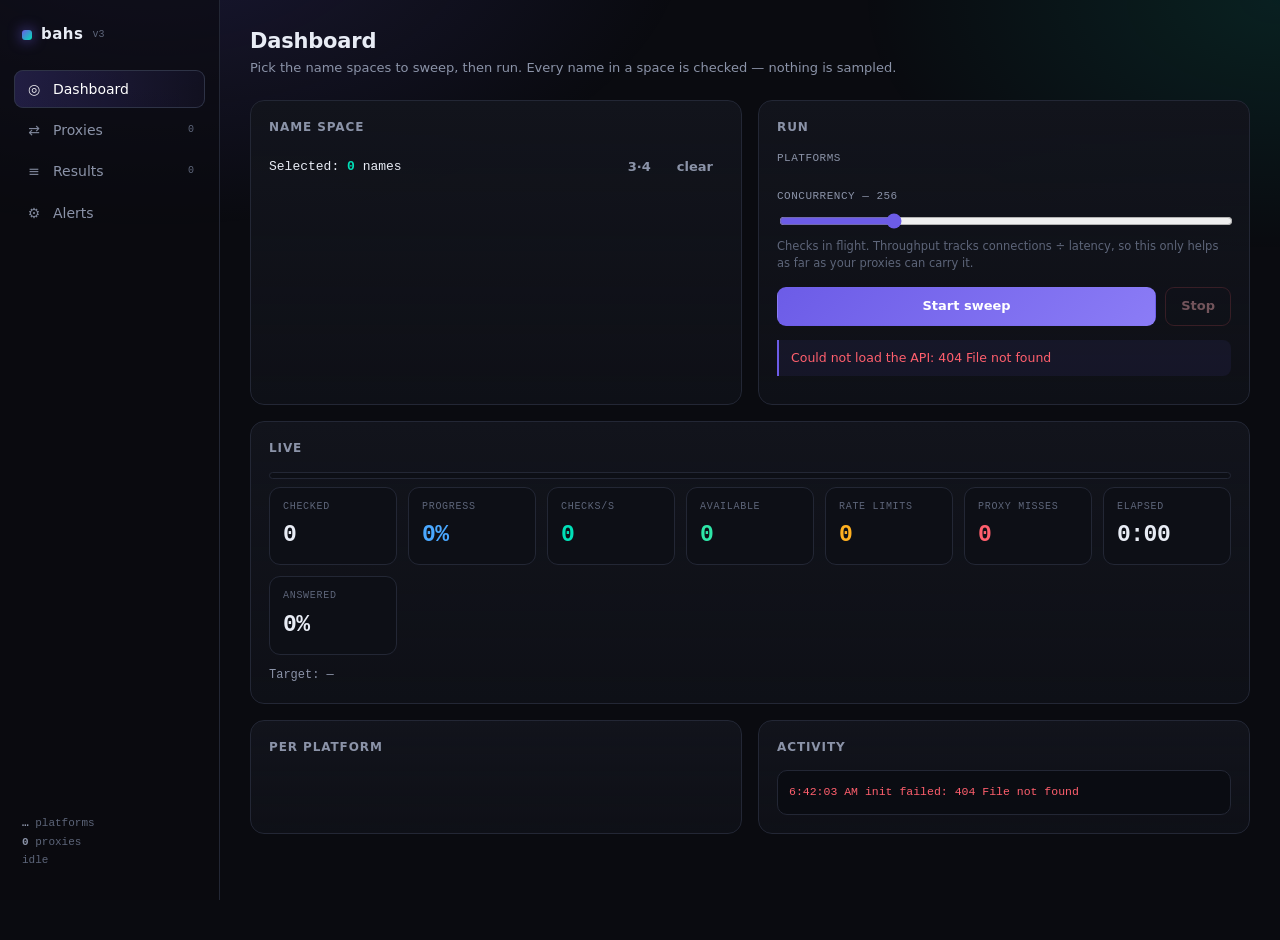
==== static/index.html @ 4db9567c "Ten platforms, a name-space picker, and per-platform rate-limit handling Platforms 4 -> 10: roblox, " ====
<!doctype html>
<html lang="en">
<head>
<meta charset="utf-8">
<meta name="viewport" content="width=device-width, initial-scale=1">
<title>bahs — username availability</title>
<style>
:root{
  --bg:#0a0b10; --panel:#12141c; --panel2:#171a24; --line:#232735; --line2:#2e3346;
  --text:#e8ecf5; --dim:#8b93a8; --dim2:#5d6579;
  --acc:#6c5ce7; --acc2:#00e0b8; --ok:#2ee6a8; --warn:#ffb020; --bad:#ff5f6d; --info:#4aa8ff;
  --mono:ui-monospace,SFMono-Regular,"JetBrains Mono",Menlo,monospace;
  --sans:system-ui,-apple-system,"Segoe UI",Roboto,sans-serif;
}
*{box-sizing:border-box}
html,body{height:100%}
body{margin:0;background:var(--bg);color:var(--text);font-family:var(--sans);font-size:14px;line-height:1.45}
body::before{content:"";position:fixed;inset:0;pointer-events:none;z-index:0;
  background:
   radial-gradient(900px 500px at 12% -8%,rgba(108,92,231,.16),transparent 60%),
   radial-gradient(700px 420px at 100% 0%,rgba(0,224,184,.10),transparent 60%)}
.shell{position:relative;z-index:1;display:grid;grid-template-columns:220px 1fr;min-height:100%}
/* ---------- sidebar ---------- */
.side{border-right:1px solid var(--line);padding:20px 14px;position:sticky;top:0;height:100vh;display:flex;flex-direction:column;gap:6px;background:rgba(10,11,16,.6)}
.brand{display:flex;align-items:center;gap:9px;padding:4px 8px 18px}
.brand .dot{width:10px;height:10px;border-radius:3px;background:linear-gradient(135deg,var(--acc),var(--acc2));box-shadow:0 0 14px rgba(108,92,231,.8)}
.brand b{font-size:15px;letter-spacing:.5px}
.brand span{font-size:10px;color:var(--dim2);font-family:var(--mono)}
.nav{display:flex;flex-direction:column;gap:3px}
.nav button{all:unset;cursor:pointer;display:flex;align-items:center;gap:10px;padding:9px 11px;border-radius:9px;color:var(--dim);font-weight:500;transition:.12s}
.nav button:hover{background:var(--panel);color:var(--text)}
.nav button.on{background:linear-gradient(90deg,rgba(108,92,231,.22),rgba(108,92,231,.05));color:#fff;box-shadow:inset 0 0 0 1px var(--line2)}
.nav .ico{width:18px;text-align:center;opacity:.9}
.nav .tag{margin-left:auto;font-family:var(--mono);font-size:10px;color:var(--dim2)}
.side .foot{margin-top:auto;font-size:11px;color:var(--dim2);font-family:var(--mono);padding:10px 8px;line-height:1.7}
.side .foot b{color:var(--dim)}
/* ---------- main ---------- */
main{padding:26px 30px 90px;max-width:1500px}
.view{display:none}.view.on{display:block;animation:fade .18s ease}
@keyframes fade{from{opacity:0;transform:translateY(4px)}to{opacity:1}}
h1{font-size:21px;margin:0 0 3px;letter-spacing:-.2px}
.sub{color:var(--dim);font-size:13px;margin-bottom:22px}
.card{background:linear-gradient(180deg,var(--panel),rgba(18,20,28,.6));border:1px solid var(--line);border-radius:14px;padding:18px;margin-bottom:16px}
.card h2{font-size:12px;text-transform:uppercase;letter-spacing:.9px;color:var(--dim);margin:0 0 14px;font-weight:600}
.row{display:flex;gap:12px;flex-wrap:wrap;align-items:center}
.grid2{display:grid;grid-template-columns:1fr 1fr;gap:16px}
@media(max-width:1100px){.grid2{grid-template-columns:1fr}.shell{grid-template-columns:64px 1fr}.brand b,.brand span,.nav .tag{display:none}.nav button{justify-content:center}}
/* ---------- controls ---------- */
button.btn{all:unset;cursor:pointer;padding:9px 15px;border-radius:9px;font-weight:600;font-size:13px;text-align:center;transition:.12s;border:1px solid var(--line2);color:var(--text)}
button.btn:hover{border-color:var(--acc);background:rgba(108,92,231,.12)}
button.btn.primary{background:linear-gradient(135deg,var(--acc),#8b7cf6);border-color:transparent;color:#fff}
button.btn.primary:hover{filter:brightness(1.13)}
button.btn.danger{border-color:rgba(255,95,109,.4);color:#ffb4ba}
button.btn.danger:hover{background:rgba(255,95,109,.14);border-color:var(--bad)}
button.btn.ghost{border-color:transparent;color:var(--dim);padding:6px 9px}
button.btn.ghost:hover{color:var(--text);background:var(--panel2)}
button.btn:disabled{opacity:.42;cursor:not-allowed;filter:none}
input[type=text],input[type=number],textarea,select{width:100%;background:#0d0f16;border:1px solid var(--line2);color:var(--text);border-radius:9px;padding:9px 11px;font-family:var(--mono);font-size:12.5px;outline:none;transition:.12s}
input:focus,textarea:focus,select:focus{border-color:var(--acc);box-shadow:0 0 0 3px rgba(108,92,231,.14)}
textarea{min-height:110px;resize:vertical;line-height:1.5}
label.fld{display:block;font-size:11px;color:var(--dim);margin:0 0 6px;font-family:var(--mono);text-transform:uppercase;letter-spacing:.5px}
input[type=range]{width:100%;accent-color:var(--acc)}
.sw{display:inline-flex;align-items:center;gap:7px;cursor:pointer;user-select:none;font-size:12.5px;color:var(--dim)}
.sw input{display:none}
.sw i{width:34px;height:19px;border-radius:20px;background:var(--line2);position:relative;transition:.16s;flex:none}
.sw i::after{content:"";position:absolute;top:2px;left:2px;width:15px;height:15px;border-radius:50%;background:#7c8299;transition:.16s}
.sw input:checked + i{background:rgba(46,230,168,.35)}
.sw input:checked + i::after{left:17px;background:var(--ok)}
.chips{display:flex;gap:7px;flex-wrap:wrap}
.chip{cursor:pointer;user-select:none;padding:6px 11px;border-radius:8px;border:1px solid var(--line2);font-family:var(--mono);font-size:12px;color:var(--dim);transition:.12s}
.chip:hover{border-color:var(--acc);color:var(--text)}
.chip.on{background:rgba(108,92,231,.2);border-color:var(--acc);color:#fff}
/* ---------- buckets ---------- */
.bucketrow{display:grid;grid-template-columns:52px repeat(4,1fr);gap:9px;align-items:center;margin-bottom:9px}
.bhead{font-size:10.5px;color:var(--dim2);font-family:var(--mono);text-transform:uppercase;letter-spacing:.6px}
.bucketrow .len{font-family:var(--mono);font-size:15px;font-weight:700;color:var(--dim)}
.bucket{cursor:pointer;border:1px solid var(--line2);border-radius:10px;padding:8px 10px;background:#0d0f16;transition:.12s;position:relative;overflow:hidden}
.bucket:hover{border-color:var(--acc)}
.bucket.on{border-color:var(--acc);background:linear-gradient(135deg,rgba(108,92,231,.25),rgba(0,224,184,.09))}
.bucket .k{font-family:var(--mono);font-size:12.5px;font-weight:700;color:var(--text)}
.bucket .n{font-family:var(--mono);font-size:11px;color:var(--dim);margin-top:2px}
.bucket .d{font-size:10px;color:var(--dim2);margin-top:3px}
.bucket.redun{opacity:.4}
.bucket .x{position:absolute;top:5px;right:7px;font-size:9px;color:var(--warn);font-family:var(--mono)}
/* ---------- stats ---------- */
.tiles{display:grid;grid-template-columns:repeat(auto-fit,minmax(126px,1fr));gap:11px}
.tile{background:#0d0f16;border:1px solid var(--line);border-radius:11px;padding:12px 13px}
.tile .l{font-size:10px;color:var(--dim2);text-transform:uppercase;letter-spacing:.7px;font-family:var(--mono)}
.tile .v{font-family:var(--mono);font-size:23px;font-weight:700;margin-top:5px;letter-spacing:-.5px}
.tile.ok .v{color:var(--ok)}.tile.bad .v{color:var(--bad)}.tile.warn .v{color:var(--warn)}
.tile.info .v{color:var(--info)}.tile.acc .v{color:var(--acc2)}
.bar{height:7px;border-radius:6px;background:#0d0f16;border:1px solid var(--line);overflow:hidden;margin:14px 0 8px}
.bar i{display:block;height:100%;width:0;background:linear-gradient(90deg,var(--acc),var(--acc2));transition:width .25s}
.mono{font-family:var(--mono)}
.dim{color:var(--dim)}.dim2{color:var(--dim2)}
/* ---------- tables ---------- */
table{width:100%;border-collapse:collapse;font-size:12.5px}
th{text-align:left;font-size:10px;text-transform:uppercase;letter-spacing:.7px;color:var(--dim2);padding:0 10px 8px;font-weight:600;font-family:var(--mono)}
td{padding:7px 10px;border-top:1px solid var(--line);font-family:var(--mono);white-space:nowrap;overflow:hidden;text-overflow:ellipsis;max-width:260px}
tbody tr:hover{background:rgba(108,92,231,.07)}
.pill{display:inline-block;padding:2px 8px;border-radius:6px;font-size:10.5px;font-weight:700;text-transform:uppercase;letter-spacing:.4px}
.s-available{background:rgba(46,230,168,.16);color:var(--ok)}
.s-taken{background:rgba(139,147,168,.13);color:var(--dim)}
.s-invalid{background:rgba(255,176,32,.14);color:var(--warn)}
.s-blocked{background:rgba(108,92,231,.2);color:#a99bff}
.s-error{background:rgba(255,95,109,.15);color:var(--bad)}
.scroll{max-height:390px;overflow:auto}
.scroll::-webkit-scrollbar{width:9px;height:9px}
.scroll::-webkit-scrollbar-thumb{background:var(--line2);border-radius:9px}
.note{border-left:2px solid var(--acc);background:rgba(108,92,231,.08);padding:9px 12px;border-radius:0 8px 8px 0;font-size:12.5px;color:var(--dim);margin:10px 0}
.note.warn{border-color:var(--warn);background:rgba(255,176,32,.08)}
.note.bad{border-color:var(--bad);background:rgba(255,95,109,.08)}
.empty{text-align:center;color:var(--dim2);padding:34px;font-size:13px}
.kv{display:flex;justify-content:space-between;gap:10px;padding:6px 0;border-bottom:1px solid var(--line);font-family:var(--mono);font-size:12px}
.kv:last-child{border:0}
.kv span:first-child{color:var(--dim)}
/* ---------- log ---------- */
.log{font-family:var(--mono);font-size:11.5px;max-height:190px;overflow:auto;background:#0a0c12;border:1px solid var(--line);border-radius:10px;padding:11px}
.log div{padding:2px 0;color:var(--dim)}
.log .ok{color:var(--ok)}.log .bad{color:var(--bad)}.log .warn{color:var(--warn)}
.sticky{position:fixed;left:220px;right:0;bottom:0;z-index:5;background:rgba(10,11,16,.9);backdrop-filter:blur(9px);border-top:1px solid var(--line);padding:11px 30px;display:none;gap:22px;align-items:center;font-family:var(--mono);font-size:12px}
.sticky.on{display:flex}
.sticky b{color:var(--acc2)}
.toast{position:fixed;right:20px;bottom:20px;z-index:20;display:flex;flex-direction:column;gap:8px;align-items:flex-end}
.toast div{background:var(--panel2);border:1px solid var(--line2);border-left:3px solid var(--acc);padding:10px 14px;border-radius:9px;font-size:12.5px;animation:fade .18s}
.toast div.bad{border-left-color:var(--bad)}
.toast div.ok{border-left-color:var(--ok)}
</style>
</head>
<body>
<div class="shell">
  <aside class="side">
    <div class="brand"><span class="dot"></span><b>bahs</b><span>v3</span></div>
    <nav class="nav" id="nav">
      <button data-view="dash" class="on"><span class="ico">◎</span>Dashboard</button>
      <button data-view="proxies"><span class="ico">⇄</span>Proxies<span class="tag" id="navProxies">0</span></button>
      <button data-view="results"><span class="ico">≡</span>Results<span class="tag" id="navResults">0</span></button>
      <button data-view="settings"><span class="ico">⚙</span>Alerts</button>
    </nav>
    <div class="foot">
      <div><b id="footPlat">…</b> platforms</div>
      <div><b id="footProx">0</b> proxies</div>
      <div id="footRuns">idle</div>
    </div>
  </aside>
  <main>
    <!-- ================= DASHBOARD ================= -->
    <section class="view on" id="v-dash">
      <h1>Dashboard</h1>
      <div class="sub">Pick the name spaces to sweep, then run. Every name in a space is checked — nothing is sampled.</div>

      <div class="grid2">
        <div class="card">
          <h2>Name space</h2>
          <div id="buckets"></div>
          <div class="row" style="margin-top:14px;justify-content:space-between">
            <div class="mono" style="font-size:13px">Selected: <b id="selCount" style="color:var(--acc2)">0</b> names</div>
            <div class="row" style="gap:6px">
              <button class="btn ghost" id="pickShort">3·4</button>
              <button class="btn ghost" id="pickNil">clear</button>
            </div>
          </div>
          <div id="redundant"></div>
        </div>

        <div class="card">
          <h2>Run</h2>
          <label class="fld">Platforms</label>
          <div class="chips" id="plats" style="margin-bottom:16px"></div>
          <label class="fld">Concurrency — <span id="concVal" class="mono">256</span></label>
          <input type="range" id="conc" min="8" max="1024" step="8" value="256">
          <div class="dim2" style="font-size:11.5px;margin:4px 0 16px">Checks in flight. Throughput tracks connections ÷ latency, so this only helps as far as your proxies can carry it.</div>
          <div class="row" style="gap:9px">
            <button class="btn primary" id="start" style="flex:1">Start sweep</button>
            <button class="btn danger" id="stop" disabled>Stop</button>
          </div>
          <div id="est" class="note" style="margin-top:14px"></div>
        </div>
      </div>

      <div class="card">
        <h2>Live</h2>
        <div class="bar"><i id="pbar"></i></div>
        <div class="tiles">
          <div class="tile"><div class="l">Checked</div><div class="v" id="tChecked">0</div></div>
          <div class="tile info"><div class="l">Progress</div><div class="v" id="tProg">0%</div></div>
          <div class="tile acc"><div class="l">Checks/s</div><div class="v" id="tRate">0</div></div>
          <div class="tile ok"><div class="l">Available</div><div class="v" id="tAvail">0</div></div>
          <div class="tile warn"><div class="l">Rate limits</div><div class="v" id="tLimit">0</div></div>
          <div class="tile bad"><div class="l">Proxy misses</div><div class="v" id="tMiss">0</div></div>
          <div class="tile"><div class="l">Elapsed</div><div class="v" id="tTime">0:00</div></div>
          <div class="tile"><div class="l">Answered</div><div class="v" id="tAns">0%</div></div>
        </div>
        <div class="mono dim" style="margin-top:12px;font-size:12px">Target: <span id="target">—</span></div>
      </div>

      <div class="grid2">
        <div class="card">
          <h2>Per platform</h2>
          <div class="scroll"><table id="platTable"><tbody></tbody></table></div>
        </div>
        <div class="card">
          <h2>Activity</h2>
          <div class="log" id="log"></div>
        </div>
      </div>
    </section>

    <!-- ================= PROXIES ================= -->
    <section class="view" id="v-proxies">
      <h1>Proxies</h1>
      <div class="sub">Your list is the pool. Nothing is scraped, nothing is validated ahead of time — what you paste is what a run rotates over.</div>
      <div class="card">
        <h2>Add</h2>
        <textarea id="pPaste" placeholder="host:port&#10;user:pass@host:port&#10;socks5://host:port&#10;# comments and blank lines are ignored"></textarea>
        <div class="row" style="margin-top:11px">
          <button class="btn primary" id="pAppend">Add to list</button>
          <button class="btn" id="pReplace">Replace list</button>
          <button class="btn" id="pUpload">Upload .txt</button>
          <input type="file" id="pFile" accept=".txt,text/plain" style="display:none">
          <span class="dim2 mono" id="pInfo" style="font-size:11.5px"></span>
        </div>
        <div id="pReport"></div>
      </div>
      <div class="card">
        <h2>Stored <span class="dim2 mono" id="pCount"></span></h2>
        <div class="row" style="margin-bottom:11px">
          <button class="btn ghost" id="pDownload">Download .txt</button>
          <button class="btn ghost" id="pCopyAll">Copy all</button>
          <button class="btn ghost" id="pClear" style="color:var(--bad)">Clear list</button>
        </div>
        <div class="scroll"><table id="pTable"><tbody></tbody></table></div>
      </div>
    </section>

    <!-- ================= RESULTS ================= -->
    <section class="view" id="v-results">
      <h1>Results</h1>
      <div class="sub">Held in this tab only — nothing is stored server-side.</div>
      <div class="card">
        <div class="row" style="justify-content:space-between;margin-bottom:12px">
          <div class="chips" id="filters"></div>
          <div class="row" style="gap:7px">
            <button class="btn ghost" id="rCopy">Copy available</button>
            <button class="btn ghost" id="rCsv">CSV</button>
            <button class="btn ghost" id="rWipe" style="color:var(--bad)">Clear</button>
          </div>
        </div>
        <div class="scroll"><table id="rTable"><tbody></tbody></table></div>
        <div class="dim2 mono" style="font-size:11.5px;margin-top:10px" id="rNote"></div>
      </div>
    </section>

    <!-- ================= SETTINGS ================= -->
    <section class="view" id="v-settings">
      <h1>Alerts</h1>
      <div class="sub">Post the names that come back free to a Discord webhook, digested into batches.</div>
      <div class="card">
        <h2>Discord webhook</h2>
        <label class="fld">Webhook URL</label>
        <input type="text" id="sHook" placeholder="https://discord.com/api/webhooks/…">
        <div class="row" style="margin:13px 0">
          <label class="sw"><input type="checkbox" id="sOn"><i></i>Enabled</label>
          <span class="dim2" style="font-size:11.5px">A URL with enabled off stores the webhook but stays quiet.</span>
        </div>
        <div class="grid2">
          <div><label class="fld">Message template</label><input type="text" id="sTpl"></div>
          <div><label class="fld">Ping (first message only)</label><input type="text" id="sPing" placeholder="@here or &lt;@&amp;roleid&gt;"></div>
          <div><label class="fld">Webhook name</label><input type="text" id="sUser"></div>
          <div><label class="fld">Avatar URL</label><input type="text" id="sAvatar"></div>
        </div>
        <div class="row" style="margin-top:16px">
          <button class="btn primary" id="sSave">Save</button>
          <button class="btn" id="sTest">Send test</button>
          <span class="dim2 mono" style="font-size:11.5px">Placeholders: {username} {platform} {detail}</span>
        </div>
        <div id="sNote"></div>
      </div>
      <div class="card">
        <h2>How a run behaves</h2>
        <div class="kv"><span>Enumeration</span><span id="kMax">—</span></div>
        <div class="kv"><span>Platform pause on blanket 429</span><span>that platform sits out, the rest continue</span></div>
        <div class="kv"><span>Account creation</span><span>never — you claim it yourself</span></div>
      </div>
    </section>
  </main>
</div>

<div class="sticky" id="sticky">
  <span>checked <b id="sbChecked">0</b></span>
  <span><b id="sbRate">0</b>/s</span>
  <span>available <b id="sbAvail">0</b></span>
  <span>blocked <b id="sbLimit">0</b></span>
  <span>pool <b id="sbPool">0</b></span>
  <span id="sbTarget" class="dim2"></span>
</div>
<div class="toast" id="toast"></div>
<script>
/* ============================ state ============================ */
const $ = (id) => document.getElementById(id);
const S = {
  info: null, menu: [], kinds: {}, buckets: [], plats: [], sel: new Set(),
  results: [], filter: 'all', held: 0, running: false, ac: null,
  rate: Number(localStorage.getItem('bahs.rate') || 0), last: null, avail: [],
};
const MAXROWS = 20000, SHOWROWS = 400;
const fmt = (n) => (n === null || n === undefined) ? '—' : Number(n).toLocaleString();
const clock = (s) => `${Math.floor(s/60)}:${String(Math.floor(s%60)).padStart(2,'0')}`;
const kb = (b) => b < 1024 ? b+' B' : b < 1048576 ? (b/1024).toFixed(1)+' KB' : (b/1048576).toFixed(1)+' MB';

function toast(msg, kind='') {
  const el = document.createElement('div');
  el.className = kind; el.textContent = msg;
  $('toast').appendChild(el);
  setTimeout(() => el.remove(), 4200);
}
function logline(text, kind='') {
  const box = $('log');
  const el = document.createElement('div');
  el.className = kind;
  el.textContent = new Date().toLocaleTimeString() + '  ' + text;
  box.appendChild(el);
  while (box.children.length > 220) box.removeChild(box.firstChild);
  box.scrollTop = box.scrollHeight;
}
async function api(path, opts) {
  const res = await fetch(path, opts);
  if (!res.ok) {
    let detail = res.status + ' ' + res.statusText;
    try { const j = await res.json(); if (j.detail) detail = j.detail; } catch (e) {}
    throw new Error(detail);
  }
  return res.headers.get('content-type')?.includes('json') ? res.json() : res.text();
}
/* ============================ buckets ============================ */
/* The same rule the server applies before it counts: a name space inside another
   selected space is not extra coverage, it is the same names twice. */
function isRedundant(b) {
  const has = (k, l) => S.sel.has(k + l);
  const l = b.length;
  if (b.kind === 'og') return has('c', l) || has('l', l) ? (has('c',l) ? 'c'+l : 'l'+l) : null;
  if (b.kind === 'l' || b.kind === 'n') return has('c', l) ? 'c'+l : null;
  return null;
}
function selectedTotal() {
  let total = 0;
  for (const b of S.menu) {
    if (!S.sel.has(b.label)) continue;
    if (isRedundant(b)) continue;
    total += b.size;
  }
  return total;
}
function renderBuckets() {
  const lengths = [...new Set(S.menu.map(b => b.length))].sort((a, b) => a - b);
  const order = ['l', 'n', 'c', 'og'];
  let html = '<div class="bucketrow"><div class="bhead"></div>' +
    order.map(k => `<div class="bhead">${S.kinds[k] || k}</div>`).join('') + '</div>';
  for (const len of lengths) {
    html += `<div class="bucketrow"><div class="len">${len}</div>`;
    for (const kind of order) {
      const b = S.menu.find(x => x.kind === kind && x.length === len);
      if (!b) { html += '<div></div>'; continue; }
      const on = S.sel.has(b.label);
      const red = on ? isRedundant(b) : null;
      html += `<div class="bucket ${on ? 'on' : ''} ${red ? 'redun' : ''}" data-label="${b.label}">
        ${red ? `<span class="x">in ${red}</span>` : ''}
        <div class="k">${b.label}</div>
        <div class="n">${fmt(b.size)}</div>
        <div class="d">${red ? 'already covered' : b.detail}</div></div>`;
    }
    html += '</div>';
  }
  $('buckets').innerHTML = html;
  for (const el of $('buckets').querySelectorAll('.bucket')) {
    el.onclick = () => {
      const label = el.dataset.label;
      S.sel.has(label) ? S.sel.delete(label) : S.sel.add(label);
      renderBuckets(); updateEstimate();
    };
  }
  const total = selectedTotal();
  $('selCount').textContent = fmt(total);
  const red = S.menu.filter(b => S.sel.has(b.label) && isRedundant(b));
  $('redundant').innerHTML = red.length
    ? `<div class="note warn">${red.length} selected space${red.length>1?'s are':' is'} already inside another selection, so ${red.length>1?'they are':'it is'} dropped — the run checks each name once, not twice.</div>`
    : '';
  return total;
}
/* The run costs names x platforms, not names. Quoting the name count alone is
   how a "17,576 name" sweep turns into 175,760 checks on ten platforms. */
function updateEstimate() {
  const names = selectedTotal();
  const plats = S.plats.filter(p => p.on).length || 1;
  const checks = names * plats;
  const rate = S.rate || 60;
  const src = S.rate ? `last measured ${Math.round(S.rate)}/s` : `an assumed 60/s`;
  if (!names) { $('est').innerHTML = 'Nothing selected yet.'; return; }
  const secs = checks / rate;
  const span = secs < 90 ? secs.toFixed(1) + 's'
    : secs < 5400 ? (secs / 60).toFixed(1) + ' min'
    : secs < 172800 ? (secs / 3600).toFixed(1) + ' hours'
    : (secs / 86400).toFixed(1) + ' days';
  const over = names > (S.info?.generation?.max_enumeration || 1e8);
  $('est').innerHTML = `<b>${names.toLocaleString()}</b> names × <b>${plats}</b> platform${plats > 1 ? 's' : ''} = `
    + `≈ <b>${checks.toLocaleString()}</b> checks, at ${src} ≈ <b>${span}</b>. `
    + `Throughput tracks your connections ÷ platform latency, so that is the honest number rather than a promise.`
    + (over ? `<br><span style="color:var(--bad)">Over the ${fmt(S.info.generation.max_enumeration)} ceiling — the server will refuse it.</span>` : '');
}
/* ============================ platforms ============================ */
function renderPlats() {
  $('plats').innerHTML = S.plats.map(p =>
    `<span class="chip ${p.on ? 'on' : ''}" data-p="${p.name}">${p.name}</span>`).join('');
  for (const el of $('plats').querySelectorAll('.chip')) {
    el.onclick = () => {
      const p = S.plats.find(x => x.name === el.dataset.p);
      if (S.plats.filter(x => x.on).length === 1 && p.on) { toast('Keep at least one platform', 'bad'); return; }
      p.on = !p.on; renderPlats(); updateEstimate();
    };
  }
}
/* ============================ run ============================ */
function setRunning(on) {
  S.running = on;
  $('start').disabled = on; $('start').textContent = on ? 'Running…' : 'Start sweep';
  $('stop').disabled = !on;
  $('sticky').classList.toggle('on', on);
  ['conc','pickShort','pickNil'].forEach(id => $(id).disabled = on);
}
function tiles(p) {
  $('tChecked').textContent = fmt(p.checked);
  $('tProg').textContent = Math.round((p.progress || 0) * 100) + '%';
  $('tRate').textContent = Math.round(p.per_second || 0);
  $('tAvail').textContent = fmt(p.available_count || 0);
  $('tLimit').textContent = fmt(p.rate_limits || 0);
  $('tMiss').textContent = fmt(p.proxy_misses || 0);
  $('tTime').textContent = clock(p.elapsed_s || 0);
  $('tAns').textContent = Math.round((p.answer_rate || 0) * 100) + '%';
  $('pbar').style.width = Math.min(100, (p.progress || 0) * 100) + '%';
  $('sbChecked').textContent = fmt(p.checked);
  $('sbRate').textContent = Math.round(p.per_second || 0);
  $('sbAvail').textContent = fmt(p.available_count || 0);
  $('sbLimit').textContent = fmt(p.rate_limits || 0);
  $('sbPool').textContent = fmt(p.pool_alive ?? S.proxies?.count ?? 0);
  if (p.current_target) $('sbTarget').textContent = '→ ' + p.current_target;
  renderPlatTable(p.by_platform);
}
function renderPlatTable(by) {
  if (!by) return;
  const keys = Object.keys(by);
  $('platTable').innerHTML = '<thead><tr><th>platform</th><th>checked</th><th>free</th><th>taken</th><th>blocked</th><th>errors</th></tr></thead><tbody>'
    + keys.map(k => {
        const r = by[k];
        return `<tr><td>${k}</td><td>${fmt(r.checked)}</td><td style="color:var(--ok)">${fmt(r.available)}</td>
          <td class="dim">${fmt(r.taken)}</td><td style="color:#a99bff">${fmt(r.blocked)}</td>
          <td style="color:${r.error ? 'var(--bad)' : 'inherit'}">${fmt(r.error)}</td></tr>`;
      }).join('') + '</tbody>';
}
async function start() {
  const total = selectedTotal();
  if (!total) return toast('Pick at least one name space', 'bad');
  if (!S.proxies || !S.proxies.count) return toast('No proxies stored — add some on the Proxies tab', 'bad');
  const buckets = S.menu.filter(b => S.sel.has(b.label) && !isRedundant(b))
                        .map(b => ({ kind: b.kind, length: b.length }));
  const platforms = S.plats.filter(p => p.on).map(p => p.name);
  const concurrency = Number($('conc').value);
  S.results = []; S.held = 0; S.avail = []; S.counts = {};
  renderResults(); renderFilters();
  tiles({ checked: 0, progress: 0, elapsed_s: 0, available_count: 0 });
  setRunning(true);
  logline(`start — ${fmt(total)} names × ${platforms.length} platforms, ${concurrency} concurrent`, 'ok');
  S.ac = new AbortController();
  let res;
  try {
    res = await fetch('/scan', {
      method: 'POST', headers: { 'Content-Type': 'application/json' }, signal: S.ac.signal,
      body: JSON.stringify({ buckets, platforms, concurrency, stream: true }),
    });
  } catch (e) { setRunning(false); return logline('could not reach the server: ' + e.message, 'bad'); }
  if (!res.ok) {
    let msg = res.status + ' ' + res.statusText;
    try { const j = await res.json(); if (j.detail) msg = j.detail; } catch (e) {}
    setRunning(false); toast(msg, 'bad'); return logline('refused: ' + msg, 'bad');
  }
  const reader = res.body.getReader(), dec = new TextDecoder();
  let buf = '', lastPaint = 0;
  try {
    while (true) {
      const { done, value } = await reader.read();
      if (done) break;
      buf += dec.decode(value, { stream: true });
      const lines = buf.split('\n');
      buf = lines.pop();
      for (const line of lines) {
        if (!line.trim()) continue;
        let ev; try { ev = JSON.parse(line); } catch (e) { continue; }
        if (ev.type === 'result') {
          S.counts[ev.status] = (S.counts[ev.status] || 0) + 1;
          if (ev.status === 'available') S.avail.push(ev);
          if (S.held < MAXROWS || ev.status === 'available') { S.results.push(ev); S.held++; }
          const now = performance.now();
          if (now - lastPaint > 240) { lastPaint = now; renderResults(); renderFilters(); }
        } else if (ev.type === 'progress') {
          tiles(ev); renderFilters();
        } else if (ev.type === 'start') {
          $('target').textContent = `${fmt(ev.names)} names · ${ev.platforms.length} platforms`;
          if (ev.pool_note) logline(ev.pool_note, 'warn');
        } else if (ev.type === 'note') {
          if (ev.pool_note) logline(ev.pool_note, 'warn');
        } else if (ev.type === 'done') {
          finish(ev);
        }
      }
    }
  } catch (e) {
    if (e.name !== 'AbortError') logline('stream error: ' + e.message, 'bad');
  }
  renderResults(); renderFilters();
  setRunning(false);
}
function finish(d) {
  tiles(d);
  if (d.per_second) { S.rate = d.per_second; localStorage.setItem('bahs.rate', String(d.per_second)); }
  const paused = Object.keys(d.platforms_paused || {});
  logline(`done — ${fmt(d.checked)} checked, ${fmt(d.available_count)} available, ${fmt(d.rate_limits)} rate-limited`
    + (d.skipped ? `, ${fmt(d.skipped)} skipped` : '') + ` in ${clock(d.elapsed_s)} (${Math.round(d.per_second || 0)}/s)`,
    d.available_count ? 'ok' : '');
  for (const p of paused) logline(`${p} sat out: ${d.platforms_paused[p].reason}`, 'warn');
  if (d.stop_reason) logline(d.stop_reason, 'bad');
  if (d.alerts?.enabled) logline(`alerts — ${d.alerts.sent} sent, ${d.alerts.failed} failed`);
  updateEstimate();
}
async function stopRun() {
  try { await api('/scan/stop', { method: 'POST' }); } catch (e) {}
  if (S.ac) S.ac.abort();
  setRunning(false);
  logline('stop requested', 'warn');
}
/* ============================ results ============================ */
const FILTERS = ['all','available','taken','invalid','blocked','error'];
function renderFilters() {
  const c = S.counts || {};
  const total = Object.values(c).reduce((a, b) => a + b, 0);
  $('filters').innerHTML = FILTERS.map(f =>
    `<span class="chip ${S.filter === f ? 'on' : ''}" data-f="${f}">${f}${f === 'all' ? ' ' + fmt(total) : ' ' + fmt(c[f] || 0)}</span>`
  ).join('');
  for (const el of $('filters').querySelectorAll('.chip')) {
    el.onclick = () => { S.filter = el.dataset.f; renderFilters(); renderResults(); };
  }
  $('navResults').textContent = fmt(total);
}
function renderResults() {
  const rows = (S.filter === 'all' ? S.results : S.results.filter(r => r.status === S.filter));
  const view = rows.slice(-SHOWROWS).reverse();
  if (!view.length) {
    $('rTable').innerHTML = '<tbody><tr><td class="empty">Nothing yet — start a sweep.</td></tr></tbody>';
  } else {
    $('rTable').innerHTML = '<thead><tr><th>name</th><th>platform</th><th>status</th><th>detail</th><th>latency</th><th></th></tr></thead><tbody>'
      + view.map(r => `<tr>
          <td style="color:${r.status === 'available' ? 'var(--ok)' : 'inherit'}">${esc(r.username)}</td>
          <td class="dim">${esc(r.platform)}</td>
          <td><span class="pill s-${r.status}">${r.status}</span></td>
          <td class="dim2">${esc(r.detail || '')}</td>
          <td class="dim2">${r.latency_ms ? Math.round(r.latency_ms) + 'ms' : '—'}</td>
          <td>${r.status === 'available' ? `<button class="btn ghost" data-claim="${esc(r.platform)}|${esc(r.username)}">claim ↗</button>` : ''}</td>
        </tr>`).join('') + '</tbody>';
  }
  for (const el of $('rTable').querySelectorAll('[data-claim]')) {
    el.onclick = async () => {
      const [platform, username] = el.dataset.claim.split('|');
      try {
        const info = await api(`/claim?platform=${encodeURIComponent(platform)}&username=${encodeURIComponent(username)}`);
        window.open(info.url, '_blank', 'noopener');
        logline(`claim ${platform}/${username} — opening ${info.url}`, 'ok');
      } catch (e) { toast('claim failed: ' + e.message, 'bad'); }
    };
  }
  $('rNote').textContent = S.held > MAXROWS
    ? `Holding the first ${fmt(MAXROWS)} rows plus every available name (${fmt(S.avail.length)}); the counters above are the real totals.`
    : `Showing the latest ${Math.min(SHOWROWS, rows.length)} of ${fmt(rows.length)} rows held in this tab.`;
}
const esc = (s) => String(s ?? '').replace(/[&<>"]/g, c => ({'&':'&amp;','<':'&lt;','>':'&gt;','"':'&quot;'}[c]));
/* ============================ proxies ============================ */
async function loadProxies() {
  const data = await api('/proxies');
  S.proxies = data;
  const st = data.stats || {};
  $('pCount').textContent = `— ${fmt(data.count)} · ${Object.entries(st.by_scheme || {}).map(([k, v]) => k + '\u00d7' + v).join(' ') || 'no schemes yet'}`;
  $('navProxies').textContent = fmt(data.count);
  $('footProx').textContent = fmt(data.count);
  const list = data.proxies || [];
  $('pTable').innerHTML = list.length
    ? '<tbody>' + list.slice(0, 500).map(p =>
        `<tr><td>${esc(p)}</td><td style="width:60px"><button class="btn ghost" data-drop="${esc(p)}">drop</button></td></tr>`).join('')
      + '</tbody>'
    : '<tbody><tr><td class="empty">No proxies stored. Paste a list above.</td></tr></tbody>';
  for (const el of $('pTable').querySelectorAll('[data-drop]')) {
    el.onclick = async () => {
      await api('/proxies?proxy=' + encodeURIComponent(el.dataset.drop), { method: 'DELETE' });
      loadProxies();
    };
  }
  $('pInfo').textContent = st.updated ? 'updated ' + new Date(st.updated * 1000).toLocaleString() : '';
}
/* The server answers with `stored` as a stats object and `rejected` as a sample
   list plus `rejected_count` for the total -- so read the fields that exist
   rather than stringifying an object into the message. */
function report(r) {
  const bits = [];
  if (r.added !== undefined) bits.push(`${fmt(r.added)} ${r.mode === 'replace' ? 'stored' : 'added'}`);
  if (r.stored && typeof r.stored === 'object') bits.push(`${fmt(r.stored.count)} in the list now`);
  if (r.duplicates) bits.push(`${fmt(r.duplicates)} already there`);
  if (r.rejected_count) bits.push(`${fmt(r.rejected_count)} rejected`);
  if (r.rejected?.length) bits.push('e.g. ' + r.rejected.slice(0, 3).join(', '));
  $('pReport').innerHTML = bits.length ? `<div class="note">${esc(bits.join(' · '))}</div>` : '';
}
async function saveProxies(mode) {
  const text = $('pPaste').value;
  if (!text.trim()) return toast('Nothing pasted', 'bad');
  try {
    const r = await api('/proxies', { method: 'POST', headers: { 'Content-Type': 'application/json' },
      body: JSON.stringify({ text, mode }) });
    report(r); $('pPaste').value = ''; await loadProxies();
    const total = (r.stored && r.stored.count) || 0;
    toast(`${mode === 'replace' ? 'Replaced' : 'Added'} — ${fmt(total)} in the list`, 'ok');
  } catch (e) { toast(e.message, 'bad'); }
}
/* ============================ settings ============================ */
async function loadSettings() {
  const s = (await api('/settings')).alerts;
  $('sHook').value = s.webhook || ''; $('sOn').checked = !!s.enabled;
  $('sTpl').value = s.template || ''; $('sPing').value = s.ping || '';
  $('sUser').value = s.username || ''; $('sAvatar').value = s.avatar || '';
  return s;
}
async function saveSettings() {
  try {
    const body = { webhook: $('sHook').value.trim(), enabled: $('sOn').checked, template: $('sTpl').value,
      ping: $('sPing').value, username: $('sUser').value, avatar: $('sAvatar').value.trim() };
    const s = (await api('/settings', { method: 'POST', headers: { 'Content-Type': 'application/json' },
      body: JSON.stringify(body) })).alerts;
    $('sNote').innerHTML = `<div class="note">Saved. Alerts are <b>${s.enabled ? 'on' : 'off'}</b>${s.webhook_set ? '' : ' — no webhook URL set yet'}.</div>`;
    toast('Settings saved', 'ok');
  } catch (e) { toast(e.message, 'bad'); }
}
async function testHook() {
  $('sNote').innerHTML = '<div class="note">Sending…</div>';
  try {
    const r = await api('/settings/test-webhook', { method: 'POST' });
    $('sNote').innerHTML = r.ok
      ? '<div class="note">Test delivered — check the channel.</div>'
      : `<div class="note bad">Not delivered: ${esc(r.error || (r.failed + ' failed'))}</div>`;
  } catch (e) { $('sNote').innerHTML = `<div class="note bad">${esc(e.message)}</div>`; }
}
/* ============================ wiring ============================ */
for (const b of $('nav').querySelectorAll('button')) {
  b.onclick = () => {
    for (const o of $('nav').querySelectorAll('button')) o.classList.toggle('on', o === b);
    for (const v of document.querySelectorAll('.view')) v.classList.toggle('on', v.id === 'v-' + b.dataset.view);
  };
}
$('start').onclick = start;
$('stop').onclick = stopRun;
$('conc').oninput = (e) => $('concVal').textContent = e.target.value;
$('pickNil').onclick = () => { S.sel.clear(); renderBuckets(); updateEstimate(); };
$('pickShort').onclick = () => {
  S.sel.clear();
  for (const b of S.menu) if ((b.length === 3 || b.length === 4) && ['l','n','og'].includes(b.kind)) S.sel.add(b.label);
  renderBuckets(); updateEstimate();
};
$('pAppend').onclick = () => saveProxies('append');
$('pReplace').onclick = () => saveProxies('replace');
$('pUpload').onclick = () => $('pFile').click();
$('pFile').onchange = async (e) => {
  const f = e.target.files[0]; if (!f) return;
  const text = await f.text();
  try {
    const r = await api('/proxies/upload', { method: 'POST', headers: { 'Content-Type': 'text/plain' }, body: text });
    report(r); await loadProxies(); toast('Uploaded ' + f.name, 'ok');
  } catch (err) { toast(err.message, 'bad'); }
  e.target.value = '';
};
$('pDownload').onclick = async () => {
  const txt = await api('/proxies?format=txt');
  const url = URL.createObjectURL(new Blob([txt], { type: 'text/plain' }));
  const a = document.createElement('a'); a.href = url; a.download = 'proxies.txt'; a.click();
  URL.revokeObjectURL(url);
};
$('pCopyAll').onclick = async () => {
  const txt = await api('/proxies?format=txt');
  await navigator.clipboard.writeText(txt); toast('Copied ' + txt.split('\n').filter(Boolean).length + ' lines', 'ok');
};
$('pClear').onclick = async () => {
  if (!confirm('Empty the stored proxy list?')) return;
  await api('/proxies/clear', { method: 'POST' }); await loadProxies(); toast('List cleared', 'ok');
};
$('rCopy').onclick = async () => {
  if (!S.avail.length) return toast('Nothing available yet', 'bad');
  await navigator.clipboard.writeText(S.avail.map(r => r.username).join('\n'));
  toast(`Copied ${S.avail.length} available names`, 'ok');
};
$('rCsv').onclick = () => {
  const rows = [['username','platform','status','detail','proxy','latency_ms']]
    .concat(S.results.map(r => [r.username, r.platform, r.status, r.detail || '', r.proxy || '', r.latency_ms ?? '']));
  const csv = rows.map(r => r.map(v => `"${String(v).replace(/"/g, '""')}"`).join(',')).join('\n');
  const url = URL.createObjectURL(new Blob([csv], { type: 'text/csv' }));
  const a = document.createElement('a'); a.href = url; a.download = 'bahs-results.csv'; a.click();
  URL.revokeObjectURL(url);
};
$('rWipe').onclick = () => { S.results = []; S.avail = []; S.held = 0; S.counts = {}; renderResults(); renderFilters(); };
$('sSave').onclick = saveSettings;
$('sTest').onclick = testHook;

/* ============================ init ============================ */
(async function init() {
  try {
    S.info = await api('/info');
    const menu = await api('/menu');
    S.menu = menu.buckets; S.kinds = menu.kinds;
    $('kMax').textContent = fmt(menu.max_enumeration) + ' names per run';
    S.plats = S.info.platforms.map((name, i) => ({ name, on: true }));
    $('footPlat').textContent = S.plats.length;
    $('conc').value = 256; $('concVal').textContent = '256';
    for (const b of S.menu) if (['3l','3n','3og'].includes(b.label)) S.sel.add(b.label);
    renderBuckets(); renderPlats(); updateEstimate(); renderFilters(); renderResults();
    await loadProxies(); await loadSettings();
    logline('ready — ' + S.plats.length + ' platforms, ' + fmt(S.proxies.count) + ' proxies', 'ok');
    if (!S.proxies.count) logline('add proxies on the Proxies tab before starting a sweep', 'warn');
    setInterval(async () => {
      try {
        const h = await api('/health');
        $('footRuns').textContent = h.runs.active ? h.runs.active + ' run(s) live' : 'idle';
        $('footProx').textContent = fmt(h.proxies.count);
      } catch (e) {}
    }, 5000);
  } catch (e) {
    logline('init failed: ' + e.message, 'bad');
    $('est').innerHTML = '<span style="color:var(--bad)">Could not load the API: ' + esc(e.message) + '</span>';
  }
})();
</script>
</body>
</html>
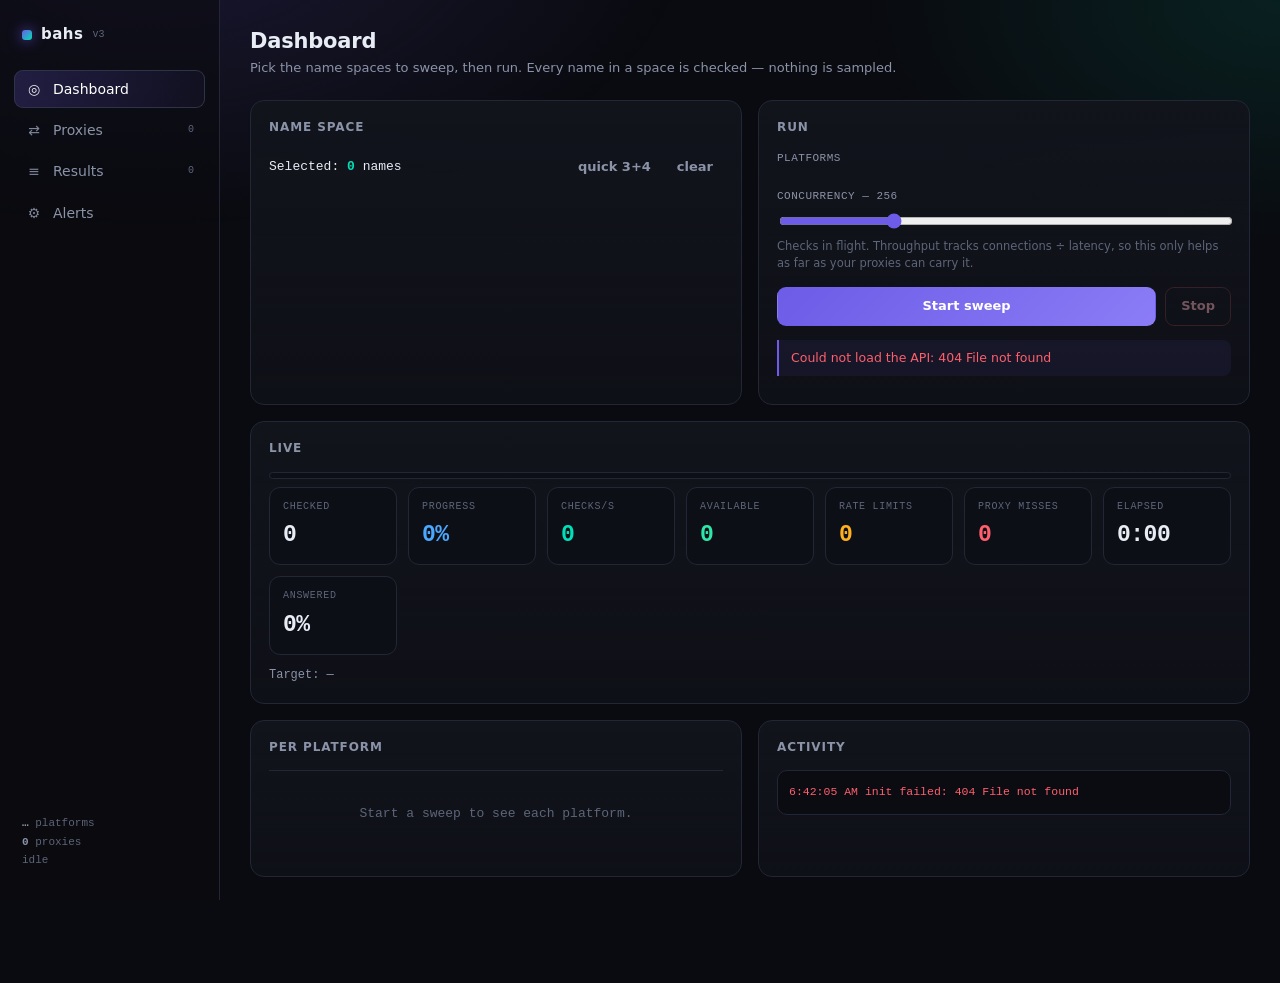
==== commit 0a536fdb: "Stop a dead pool from spraying errors, and make the run live One dead proxy turned a run into noise." ====
--- a/static/index.html
+++ b/static/index.html
@@ -4,6 +4,8 @@
 <meta charset="utf-8">
 <meta name="viewport" content="width=device-width, initial-scale=1">
 <title>bahs — username availability</title>
+<!-- Inline so the dashboard makes no request the server has no route for. -->
+<link rel="icon" href="data:image/svg+xml,%3Csvg xmlns='http://www.w3.org/2000/svg' viewBox='0 0 32 32'%3E%3Crect width='32' height='32' rx='8' fill='%230a0b10'/%3E%3Crect x='7' y='7' width='18' height='18' rx='6' fill='%236c5ce7'/%3E%3C/svg%3E">
 <style>
 :root{
   --bg:#0a0b10; --panel:#12141c; --panel2:#171a24; --line:#232735; --line2:#2e3346;
@@ -44,7 +46,57 @@
 .card h2{font-size:12px;text-transform:uppercase;letter-spacing:.9px;color:var(--dim);margin:0 0 14px;font-weight:600}
 .row{display:flex;gap:12px;flex-wrap:wrap;align-items:center}
 .grid2{display:grid;grid-template-columns:1fr 1fr;gap:16px}
-@media(max-width:1100px){.grid2{grid-template-columns:1fr}.shell{grid-template-columns:64px 1fr}.brand b,.brand span,.nav .tag{display:none}.nav button{justify-content:center}}
+/* Two layouts: a sidebar on a desktop, a sticky top bar on a phone. The old
+   rule collapsed the column to 64px and hid the brand but kept the nav labels,
+   so on a phone the labels spilled over the content. */
+@media(max-width:900px){
+  .shell{grid-template-columns:1fr}
+  .grid2{grid-template-columns:1fr}
+  .side{position:sticky;top:0;height:auto;flex-direction:row;align-items:center;gap:6px;
+        padding:8px 10px;border-right:0;border-bottom:1px solid var(--line);
+        background:rgba(10,11,16,.95);backdrop-filter:blur(10px);z-index:6;overflow-x:auto}
+  .side::-webkit-scrollbar{display:none}
+  .brand{padding:0 4px 0 0;flex:none}
+  .brand b,.brand span{display:none}
+  .nav{display:grid;grid-template-columns:repeat(4,1fr);gap:2px;flex:1}
+  .nav button{padding:9px 2px;font-size:12px;white-space:nowrap;justify-content:center;gap:0}
+  .nav .ico{display:none}
+  .nav .tag{display:none}
+  .side .foot{display:none}
+  main{padding:15px 12px 104px}
+  h1{font-size:18px}
+  .sub{font-size:12.5px;margin-bottom:15px}
+  .card{padding:13px;border-radius:12px;margin-bottom:12px}
+  .tiles{grid-template-columns:repeat(auto-fit,minmax(94px,1fr));gap:7px}
+  .tile{padding:9px 10px}
+  .tile .v{font-size:18px}
+  .bucketrow{grid-template-columns:24px repeat(4,1fr);gap:4px;margin-bottom:6px}
+  .bucket{padding:6px 5px;border-radius:8px}
+  .bucket .k{font-size:11px}
+  .bucket .n{font-size:8.4px;letter-spacing:-.3px}
+  .bucket .d{display:none}
+  .bucket .x{display:none}
+  .bhead{font-size:8.5px;letter-spacing:0}
+  .bucketrow .len{font-size:13px}
+  .sticky{left:0;padding:8px 12px;gap:11px;flex-wrap:wrap;font-size:11px}
+  .toast{right:10px;left:10px;bottom:78px;align-items:stretch}
+  table{font-size:11.5px}
+  td,th{padding:6px 7px}
+  .scroll{max-height:none}
+  .log{max-height:230px}
+  button.btn{padding:8px 12px;font-size:12.5px}
+  .row{gap:8px}
+}
+@media(min-width:901px){
+  .sticky{left:220px}
+}
+/* A wide table scrolls sideways rather than squashing its columns into nothing. */
+.scroll{overflow:auto;-webkit-overflow-scrolling:touch}
+table{min-width:520px}
+#platTable{min-width:0}
+.reswrap{position:relative}
+.reswrap::after{content:"";position:absolute;top:0;right:0;bottom:0;width:26px;pointer-events:none;
+  background:linear-gradient(90deg,transparent,rgba(10,11,16,.85))}
 /* ---------- controls ---------- */
 button.btn{all:unset;cursor:pointer;padding:9px 15px;border-radius:9px;font-weight:600;font-size:13px;text-align:center;transition:.12s;border:1px solid var(--line2);color:var(--text)}
 button.btn:hover{border-color:var(--acc);background:rgba(108,92,231,.12)}
@@ -78,7 +130,7 @@
 .bucket:hover{border-color:var(--acc)}
 .bucket.on{border-color:var(--acc);background:linear-gradient(135deg,rgba(108,92,231,.25),rgba(0,224,184,.09))}
 .bucket .k{font-family:var(--mono);font-size:12.5px;font-weight:700;color:var(--text)}
-.bucket .n{font-family:var(--mono);font-size:11px;color:var(--dim);margin-top:2px}
+.bucket .n{font-family:var(--mono);font-size:11px;color:var(--dim);margin-top:2px;overflow:hidden;white-space:nowrap}
 .bucket .d{font-size:10px;color:var(--dim2);margin-top:3px}
 .bucket.redun{opacity:.4}
 .bucket .x{position:absolute;top:5px;right:7px;font-size:9px;color:var(--warn);font-family:var(--mono)}
@@ -118,7 +170,7 @@
 .log{font-family:var(--mono);font-size:11.5px;max-height:190px;overflow:auto;background:#0a0c12;border:1px solid var(--line);border-radius:10px;padding:11px}
 .log div{padding:2px 0;color:var(--dim)}
 .log .ok{color:var(--ok)}.log .bad{color:var(--bad)}.log .warn{color:var(--warn)}
-.sticky{position:fixed;left:220px;right:0;bottom:0;z-index:5;background:rgba(10,11,16,.9);backdrop-filter:blur(9px);border-top:1px solid var(--line);padding:11px 30px;display:none;gap:22px;align-items:center;font-family:var(--mono);font-size:12px}
+.sticky{position:fixed;right:0;bottom:0;z-index:5;background:rgba(10,11,16,.9);backdrop-filter:blur(9px);border-top:1px solid var(--line);padding:11px 30px;display:none;gap:22px;align-items:center;font-family:var(--mono);font-size:12px}
 .sticky.on{display:flex}
 .sticky b{color:var(--acc2)}
 .toast{position:fixed;right:20px;bottom:20px;z-index:20;display:flex;flex-direction:column;gap:8px;align-items:flex-end}
@@ -156,8 +208,8 @@
           <div class="row" style="margin-top:14px;justify-content:space-between">
             <div class="mono" style="font-size:13px">Selected: <b id="selCount" style="color:var(--acc2)">0</b> names</div>
             <div class="row" style="gap:6px">
-              <button class="btn ghost" id="pickShort">3·4</button>
-              <button class="btn ghost" id="pickNil">clear</button>
+              <button class="btn ghost" id="pickShort" title="Select letters, digits and words at lengths 3 and 4">quick 3+4</button>
+              <button class="btn ghost" id="pickNil" title="Deselect everything">clear</button>
             </div>
           </div>
           <div id="redundant"></div>
@@ -197,7 +249,7 @@
       <div class="grid2">
         <div class="card">
           <h2>Per platform</h2>
-          <div class="scroll"><table id="platTable"><tbody></tbody></table></div>
+          <div class="scroll"><table id="platTable"><tbody><tr><td class="empty">Start a sweep to see each platform.</td></tr></tbody></table></div>
         </div>
         <div class="card">
           <h2>Activity</h2>
@@ -246,7 +298,7 @@
             <button class="btn ghost" id="rWipe" style="color:var(--bad)">Clear</button>
           </div>
         </div>
-        <div class="scroll"><table id="rTable"><tbody></tbody></table></div>
+        <div class="reswrap"><div class="scroll"><table id="rTable"><tbody></tbody></table></div></div>
         <div class="dim2 mono" style="font-size:11.5px;margin-top:10px" id="rNote"></div>
       </div>
     </section>
@@ -306,6 +358,7 @@
 const MAXROWS = 20000, SHOWROWS = 400;
 const fmt = (n) => (n === null || n === undefined) ? '—' : Number(n).toLocaleString();
 const clock = (s) => `${Math.floor(s/60)}:${String(Math.floor(s%60)).padStart(2,'0')}`;
+const plat = (n) => `${n} platform${n === 1 ? '' : 's'}`;
 const kb = (b) => b < 1024 ? b+' B' : b < 1048576 ? (b/1024).toFixed(1)+' KB' : (b/1048576).toFixed(1)+' MB';
 
 function toast(msg, kind='') {
@@ -366,7 +419,7 @@
       html += `<div class="bucket ${on ? 'on' : ''} ${red ? 'redun' : ''}" data-label="${b.label}">
         ${red ? `<span class="x">in ${red}</span>` : ''}
         <div class="k">${b.label}</div>
-        <div class="n">${fmt(b.size)}</div>
+        <div class="n" title="${b.size.toLocaleString()} names">${fmt(b.size)}</div>
         <div class="d">${red ? 'already covered' : b.detail}</div></div>`;
     }
     html += '</div>';
@@ -420,30 +473,83 @@
   }
 }
 /* ============================ run ============================ */
+let clockTimer = null;
 function setRunning(on) {
   S.running = on;
+  if (on && !clockTimer) clockTimer = setInterval(() => { if (S.live) { S.live.elapsed = (performance.now() - S.live.startedAt) / 1000; paintLive(); } }, 1000);
+  if (!on && clockTimer) { clearInterval(clockTimer); clockTimer = null; }
   $('start').disabled = on; $('start').textContent = on ? 'Running…' : 'Start sweep';
   $('stop').disabled = !on;
   $('sticky').classList.toggle('on', on);
   ['conc','pickShort','pickNil'].forEach(id => $(id).disabled = on);
 }
-function tiles(p) {
-  $('tChecked').textContent = fmt(p.checked);
-  $('tProg').textContent = Math.round((p.progress || 0) * 100) + '%';
-  $('tRate').textContent = Math.round(p.per_second || 0);
-  $('tAvail').textContent = fmt(p.available_count || 0);
-  $('tLimit').textContent = fmt(p.rate_limits || 0);
-  $('tMiss').textContent = fmt(p.proxy_misses || 0);
-  $('tTime').textContent = clock(p.elapsed_s || 0);
-  $('tAns').textContent = Math.round((p.answer_rate || 0) * 100) + '%';
-  $('pbar').style.width = Math.min(100, (p.progress || 0) * 100) + '%';
-  $('sbChecked').textContent = fmt(p.checked);
-  $('sbRate').textContent = Math.round(p.per_second || 0);
-  $('sbAvail').textContent = fmt(p.available_count || 0);
-  $('sbLimit').textContent = fmt(p.rate_limits || 0);
-  $('sbPool').textContent = fmt(p.pool_alive ?? S.proxies?.count ?? 0);
-  if (p.current_target) $('sbTarget').textContent = '→ ' + p.current_target;
-  renderPlatTable(p.by_platform);
+/* The dashboard is counted in the browser, from the result lines themselves, so
+   a number moves the moment a check lands rather than on some server tick. The
+   server's progress line is still used for the rate and the clock, which the
+   browser cannot know. */
+const POOL_MISS = new Set(['proxies exhausted this run', 'no proxies saved']);
+const FINAL = new Set(['available', 'taken', 'invalid']);
+const zeroRow = () => ({ checked: 0, available: 0, taken: 0, invalid: 0, blocked: 0, error: 0 });
+
+function liveReset(total, plats) {
+  S.live = {
+    checked: 0, avail: 0, limits: 0, misses: 0, answered: 0, total, plats,
+    byStatus: {}, byPlat: {}, stamps: [], rate: 0, elapsed: 0, startedAt: performance.now(),
+  };
+}
+function liveAdd(ev) {
+  const L = S.live;
+  L.checked++;
+  if (ev.status === 'available') L.avail++;
+  if (ev.status === 'blocked') L.limits++;
+  if (POOL_MISS.has(ev.detail)) L.misses++;
+  if (FINAL.has(ev.status)) L.answered++;
+  L.byStatus[ev.status] = (L.byStatus[ev.status] || 0) + 1;
+  const row = L.byPlat[ev.platform] || (L.byPlat[ev.platform] = zeroRow());
+  row.checked++;
+  if (ev.status in row) row[ev.status]++;
+  const now = performance.now();
+  L.stamps.push(now);
+  // Results inside the last second *are* checks per second. Dividing by a span
+  // needed a floor to avoid nonsense on a burst, and that floor read a fast run
+  // as zero: 73 checks in 0.15s reported 0/s.
+  while (L.stamps.length && now - L.stamps[0] > 1000) L.stamps.shift();
+  L.rate = L.stamps.length;
+  L.elapsed = (now - L.startedAt) / 1000;
+}
+function paintLive() {
+  const L = S.live; if (!L) return;
+  const pct = L.total ? Math.min(100, (L.checked / L.total) * 100) : 0;
+  $('tChecked').textContent = fmt(L.checked);
+  $('tProg').textContent = pct < 1 && L.checked ? '<1%' : Math.round(pct) + '%';
+  $('tRate').textContent = Math.round(L.rate);
+  $('tAvail').textContent = fmt(L.avail);
+  $('tLimit').textContent = fmt(L.limits);
+  $('tMiss').textContent = fmt(L.misses);
+  $('tTime').textContent = clock(L.elapsed);
+  $('tAns').textContent = Math.round((L.answered / Math.max(1, L.checked)) * 100) + '%';
+  $('pbar').style.width = pct + '%';
+  $('sbChecked').textContent = `${fmt(L.checked)}/${fmt(L.total || 0)}`;
+  $('sbRate').textContent = Math.round(L.rate);
+  $('sbAvail').textContent = fmt(L.avail);
+  $('sbLimit').textContent = fmt(L.limits);
+  $('sbPool').textContent = fmt(S.proxies?.count ?? 0);
+  renderPlatTable(L.byPlat);
+}
+/* A server line refines the model rather than replacing it: its counters are
+   authoritative but arrive after the browser already counted those results, and
+   a counter that ticks backwards looks broken. */
+function serverTick(p) {
+  const L = S.live; if (!L) return;
+  const bump = (k, v) => { if (typeof v === 'number') L[k] = Math.max(L[k], v); };
+  bump('checked', p.checked); bump('avail', p.available_count);
+  bump('limits', p.rate_limits); bump('misses', p.proxy_misses);
+  if (p.total_checks) L.total = p.total_checks;
+  if (typeof p.elapsed_s === 'number') L.elapsed = p.elapsed_s;
+  if (p.per_second) L.rate = p.per_second;
+  if (p.current_target) $('sbTarget').textContent = '\u2192 ' + p.current_target;
+  if (p.by_platform && p.checked === L.checked) L.byPlat = p.by_platform;
+  paintLive();
 }
 function renderPlatTable(by) {
   if (!by) return;
@@ -451,7 +557,7 @@
   $('platTable').innerHTML = '<thead><tr><th>platform</th><th>checked</th><th>free</th><th>taken</th><th>blocked</th><th>errors</th></tr></thead><tbody>'
     + keys.map(k => {
         const r = by[k];
-        return `<tr><td>${k}</td><td>${fmt(r.checked)}</td><td style="color:var(--ok)">${fmt(r.available)}</td>
+        return `<tr><td>${esc(k)}</td><td>${fmt(r.checked)}</td><td style="color:var(--ok)">${fmt(r.available)}</td>
           <td class="dim">${fmt(r.taken)}</td><td style="color:#a99bff">${fmt(r.blocked)}</td>
           <td style="color:${r.error ? 'var(--bad)' : 'inherit'}">${fmt(r.error)}</td></tr>`;
       }).join('') + '</tbody>';
@@ -465,10 +571,12 @@
   const platforms = S.plats.filter(p => p.on).map(p => p.name);
   const concurrency = Number($('conc').value);
   S.results = []; S.held = 0; S.avail = []; S.counts = {};
-  renderResults(); renderFilters();
-  tiles({ checked: 0, progress: 0, elapsed_s: 0, available_count: 0 });
+  liveReset(total * platforms.length, platforms.length);
+  S.waitingOn = false;
+  paintLive(); renderResults(); renderFilters();
   setRunning(true);
-  logline(`start — ${fmt(total)} names × ${platforms.length} platforms, ${concurrency} concurrent`, 'ok');
+  $('target').textContent = `${fmt(total)} names \u00d7 ${plat(platforms.length)} = ${fmt(total * platforms.length)} checks`;
+  logline(`start — ${fmt(total)} names \u00d7 ${plat(platforms.length)}, ${concurrency} concurrent`, 'ok');
   S.ac = new AbortController();
   let res;
   try {
@@ -483,7 +591,7 @@
     setRunning(false); toast(msg, 'bad'); return logline('refused: ' + msg, 'bad');
   }
   const reader = res.body.getReader(), dec = new TextDecoder();
-  let buf = '', lastPaint = 0;
+  let buf = '', lastPaint = 0, lastTile = 0;
   try {
     while (true) {
       const { done, value } = await reader.read();
@@ -498,12 +606,27 @@
           S.counts[ev.status] = (S.counts[ev.status] || 0) + 1;
           if (ev.status === 'available') S.avail.push(ev);
           if (S.held < MAXROWS || ev.status === 'available') { S.results.push(ev); S.held++; }
+          if (S.waitingOn) { S.waitingOn = false; logline('a proxy came back \u2014 resuming', 'ok'); }
+          liveAdd(ev);
           const now = performance.now();
-          if (now - lastPaint > 240) { lastPaint = now; renderResults(); renderFilters(); }
+          // Tiles are ~20 text writes, cheap enough to keep current; the table
+          // is up to 400 rows, so it repaints on its own slower clock.
+          if (now - lastTile > 90) { lastTile = now; paintLive(); }
+          if (now - lastPaint > 320) { lastPaint = now; renderResults(); renderFilters(); }
+        } else if (ev.type === 'waiting') {
+          // The run has nothing to dispatch: every proxy is resting. Say so once
+          // per episode and keep the counters painted, because silence here is
+          // what made a waiting run look like a broken one.
+          serverTick(ev);
+          if (!S.waitingOn) {
+            S.waitingOn = true;
+            logline(ev.detail, 'warn');
+          }
+          $('sbTarget').textContent = '\u23f3 ' + ev.detail;
         } else if (ev.type === 'progress') {
-          tiles(ev); renderFilters();
+          serverTick(ev);
         } else if (ev.type === 'start') {
-          $('target').textContent = `${fmt(ev.names)} names · ${ev.platforms.length} platforms`;
+          $('target').textContent = `${fmt(ev.names)} names \u00d7 ${plat(ev.platforms.length)} = ${fmt(ev.names * ev.platforms.length)} checks`;
           if (ev.pool_note) logline(ev.pool_note, 'warn');
         } else if (ev.type === 'note') {
           if (ev.pool_note) logline(ev.pool_note, 'warn');
@@ -519,7 +642,14 @@
   setRunning(false);
 }
 function finish(d) {
-  tiles(d);
+  serverTick(d);
+  const L = S.live;
+  if (L && typeof d.checked === 'number') { L.checked = Math.max(L.checked, d.checked); }
+  if (L && d.by_platform) L.byPlat = d.by_platform;
+  if (L && d.elapsed_s) L.elapsed = d.elapsed_s;
+  if (L && typeof d.total_checks === 'number' && d.total_checks) L.total = d.total_checks;
+  if (L && d.answer_rate !== undefined) L.answerRate = d.answer_rate;
+  paintLive();
   if (d.per_second) { S.rate = d.per_second; localStorage.setItem('bahs.rate', String(d.per_second)); }
   const paused = Object.keys(d.platforms_paused || {});
   logline(`done — ${fmt(d.checked)} checked, ${fmt(d.available_count)} available, ${fmt(d.rate_limits)} rate-limited`
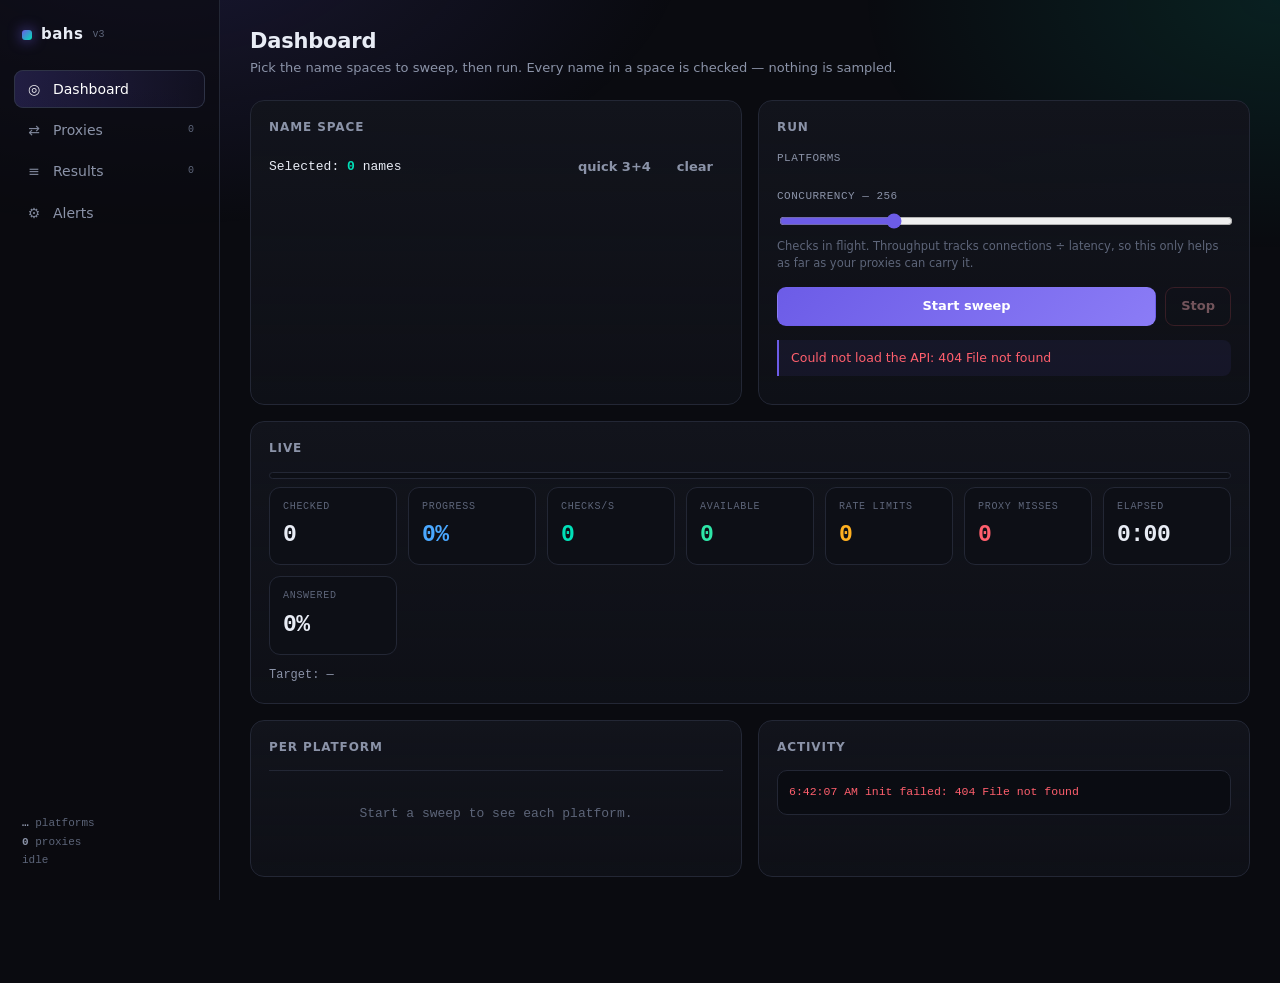
==== commit 5d0147f4: "Stop a flaky proxy ending the sweep, and tell errors apart from no answer A proxy in a cooldown coun" ====
--- a/static/index.html
+++ b/static/index.html
@@ -156,6 +156,7 @@
 .s-invalid{background:rgba(255,176,32,.14);color:var(--warn)}
 .s-blocked{background:rgba(108,92,231,.2);color:#a99bff}
 .s-error{background:rgba(255,95,109,.15);color:var(--bad)}
+.s-unanswered{background:rgba(255,255,255,.07);color:var(--dim2)}
 .scroll{max-height:390px;overflow:auto}
 .scroll::-webkit-scrollbar{width:9px;height:9px}
 .scroll::-webkit-scrollbar-thumb{background:var(--line2);border-radius:9px}
@@ -489,7 +490,7 @@
    browser cannot know. */
 const POOL_MISS = new Set(['proxies exhausted this run', 'no proxies saved']);
 const FINAL = new Set(['available', 'taken', 'invalid']);
-const zeroRow = () => ({ checked: 0, available: 0, taken: 0, invalid: 0, blocked: 0, error: 0 });
+const zeroRow = () => ({ checked: 0, available: 0, taken: 0, invalid: 0, blocked: 0, error: 0, unanswered: 0 });
 
 function liveReset(total, plats) {
   S.live = {
@@ -554,12 +555,21 @@
 function renderPlatTable(by) {
   if (!by) return;
   const keys = Object.keys(by);
-  $('platTable').innerHTML = '<thead><tr><th>platform</th><th>checked</th><th>free</th><th>taken</th><th>blocked</th><th>errors</th></tr></thead><tbody>'
+  /* Two failure columns, because they mean opposite things: `errors` is the
+     transport failing -- evidence about the proxy list -- while `no answer` is
+     the platform handing back something unreadable, which is not the list's
+     fault. One merged column is how a run on a flaky host read as "proxies
+     exhausted". */
+  $('platTable').innerHTML = '<thead><tr><th>platform</th><th>checked</th><th>free</th><th>taken</th>'
+    + '<th title="the platform refused this exit IP">blocked</th>'
+    + '<th title="the proxy could not carry the request -- this is the list">errors</th>'
+    + '<th title="the platform answered something unreadable -- not the list">no answer</th></tr></thead><tbody>'
     + keys.map(k => {
         const r = by[k];
         return `<tr><td>${esc(k)}</td><td>${fmt(r.checked)}</td><td style="color:var(--ok)">${fmt(r.available)}</td>
           <td class="dim">${fmt(r.taken)}</td><td style="color:#a99bff">${fmt(r.blocked)}</td>
-          <td style="color:${r.error ? 'var(--bad)' : 'inherit'}">${fmt(r.error)}</td></tr>`;
+          <td style="color:${r.error ? 'var(--bad)' : 'inherit'}">${fmt(r.error)}</td>
+          <td class="dim2">${fmt(r.unanswered || 0)}</td></tr>`;
       }).join('') + '</tbody>';
 }
 async function start() {
@@ -657,6 +667,15 @@
     d.available_count ? 'ok' : '');
   for (const p of paused) logline(`${p} sat out: ${d.platforms_paused[p].reason}`, 'warn');
   if (d.stop_reason) logline(d.stop_reason, 'bad');
+  /* The two failure kinds get told apart here, because this is the line
+     everybody reads and "911 errors" is useless without knowing whose. */
+  const unans = (L && L.byStatus.unanswered) || 0;
+  if (unans) logline(`${fmt(unans)} checks got no readable answer from the platform — not the proxies' doing`, 'warn');
+  const att = d.proxy_attempts || 0, fl = d.proxy_failures || 0;
+  if (att >= 20 && fl / att >= 0.1) {
+    logline(`the proxies failed ${Math.round(fl / att * 100)}% of ${fmt(att)} requests at the transport level — that is the list, not the names`, 'bad');
+  }
+  if (d.pool_retired) logline(`${fmt(d.pool_retired)} of ${fmt(d.pool_size)} proxies were written off for this run`, 'warn');
   if (d.alerts?.enabled) logline(`alerts — ${d.alerts.sent} sent, ${d.alerts.failed} failed`);
   updateEstimate();
 }
@@ -667,7 +686,7 @@
   logline('stop requested', 'warn');
 }
 /* ============================ results ============================ */
-const FILTERS = ['all','available','taken','invalid','blocked','error'];
+const FILTERS = ['all','available','taken','invalid','blocked','error','unanswered'];
 function renderFilters() {
   const c = S.counts || {};
   const total = Object.values(c).reduce((a, b) => a + b, 0);
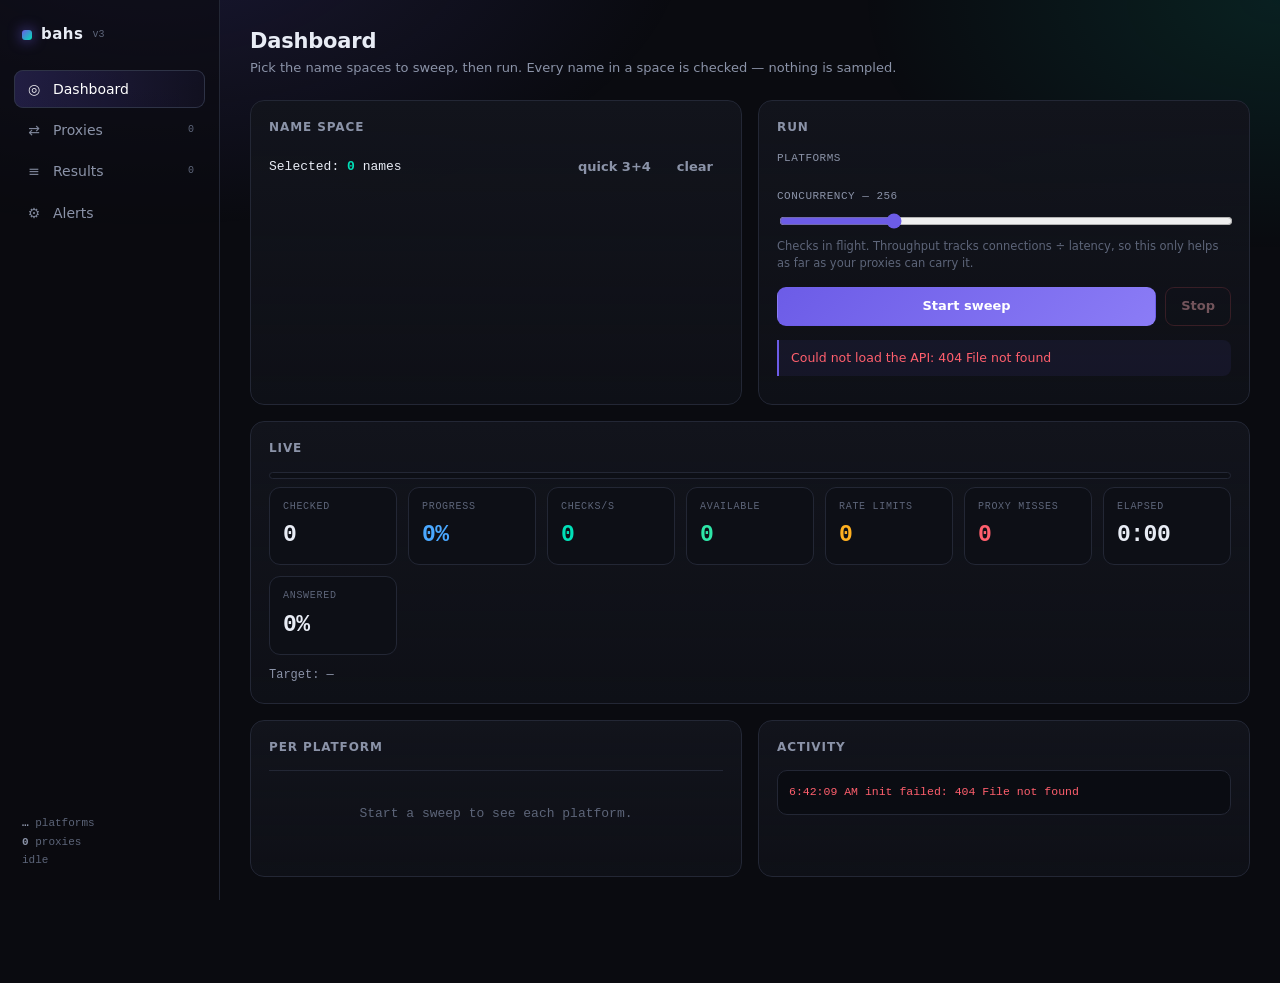
==== commit 9597c9d9: "Put the phone layout back under the phone, and take the pool off the per-check path Two classes of b" ====
--- a/static/index.html
+++ b/static/index.html
@@ -21,9 +21,9 @@
   background:
    radial-gradient(900px 500px at 12% -8%,rgba(108,92,231,.16),transparent 60%),
    radial-gradient(700px 420px at 100% 0%,rgba(0,224,184,.10),transparent 60%)}
-.shell{position:relative;z-index:1;display:grid;grid-template-columns:220px 1fr;min-height:100%}
+.shell{position:relative;z-index:1;display:grid;grid-template-columns:220px minmax(0,1fr);min-height:100%}
 /* ---------- sidebar ---------- */
-.side{border-right:1px solid var(--line);padding:20px 14px;position:sticky;top:0;height:100vh;display:flex;flex-direction:column;gap:6px;background:rgba(10,11,16,.6)}
+.side{min-width:0;border-right:1px solid var(--line);padding:20px 14px;position:sticky;top:0;height:100vh;display:flex;flex-direction:column;gap:6px;background:rgba(10,11,16,.6)}
 .brand{display:flex;align-items:center;gap:9px;padding:4px 8px 18px}
 .brand .dot{width:10px;height:10px;border-radius:3px;background:linear-gradient(135deg,var(--acc),var(--acc2));box-shadow:0 0 14px rgba(108,92,231,.8)}
 .brand b{font-size:15px;letter-spacing:.5px}
@@ -37,62 +37,21 @@
 .side .foot{margin-top:auto;font-size:11px;color:var(--dim2);font-family:var(--mono);padding:10px 8px;line-height:1.7}
 .side .foot b{color:var(--dim)}
 /* ---------- main ---------- */
-main{padding:26px 30px 90px;max-width:1500px}
+main{min-width:0;padding:26px 30px 90px;max-width:1500px}
 .view{display:none}.view.on{display:block;animation:fade .18s ease}
 @keyframes fade{from{opacity:0;transform:translateY(4px)}to{opacity:1}}
 h1{font-size:21px;margin:0 0 3px;letter-spacing:-.2px}
 .sub{color:var(--dim);font-size:13px;margin-bottom:22px}
-.card{background:linear-gradient(180deg,var(--panel),rgba(18,20,28,.6));border:1px solid var(--line);border-radius:14px;padding:18px;margin-bottom:16px}
+.card{min-width:0;background:linear-gradient(180deg,var(--panel),rgba(18,20,28,.6));border:1px solid var(--line);border-radius:14px;padding:18px;margin-bottom:16px}
 .card h2{font-size:12px;text-transform:uppercase;letter-spacing:.9px;color:var(--dim);margin:0 0 14px;font-weight:600}
 .row{display:flex;gap:12px;flex-wrap:wrap;align-items:center}
-.grid2{display:grid;grid-template-columns:1fr 1fr;gap:16px}
-/* Two layouts: a sidebar on a desktop, a sticky top bar on a phone. The old
-   rule collapsed the column to 64px and hid the brand but kept the nav labels,
-   so on a phone the labels spilled over the content. */
-@media(max-width:900px){
-  .shell{grid-template-columns:1fr}
-  .grid2{grid-template-columns:1fr}
-  .side{position:sticky;top:0;height:auto;flex-direction:row;align-items:center;gap:6px;
-        padding:8px 10px;border-right:0;border-bottom:1px solid var(--line);
-        background:rgba(10,11,16,.95);backdrop-filter:blur(10px);z-index:6;overflow-x:auto}
-  .side::-webkit-scrollbar{display:none}
-  .brand{padding:0 4px 0 0;flex:none}
-  .brand b,.brand span{display:none}
-  .nav{display:grid;grid-template-columns:repeat(4,1fr);gap:2px;flex:1}
-  .nav button{padding:9px 2px;font-size:12px;white-space:nowrap;justify-content:center;gap:0}
-  .nav .ico{display:none}
-  .nav .tag{display:none}
-  .side .foot{display:none}
-  main{padding:15px 12px 104px}
-  h1{font-size:18px}
-  .sub{font-size:12.5px;margin-bottom:15px}
-  .card{padding:13px;border-radius:12px;margin-bottom:12px}
-  .tiles{grid-template-columns:repeat(auto-fit,minmax(94px,1fr));gap:7px}
-  .tile{padding:9px 10px}
-  .tile .v{font-size:18px}
-  .bucketrow{grid-template-columns:24px repeat(4,1fr);gap:4px;margin-bottom:6px}
-  .bucket{padding:6px 5px;border-radius:8px}
-  .bucket .k{font-size:11px}
-  .bucket .n{font-size:8.4px;letter-spacing:-.3px}
-  .bucket .d{display:none}
-  .bucket .x{display:none}
-  .bhead{font-size:8.5px;letter-spacing:0}
-  .bucketrow .len{font-size:13px}
-  .sticky{left:0;padding:8px 12px;gap:11px;flex-wrap:wrap;font-size:11px}
-  .toast{right:10px;left:10px;bottom:78px;align-items:stretch}
-  table{font-size:11.5px}
-  td,th{padding:6px 7px}
-  .scroll{max-height:none}
-  .log{max-height:230px}
-  button.btn{padding:8px 12px;font-size:12.5px}
-  .row{gap:8px}
-}
-@media(min-width:901px){
-  .sticky{left:220px}
-}
-/* A wide table scrolls sideways rather than squashing its columns into nothing. */
-.scroll{overflow:auto;-webkit-overflow-scrolling:touch}
+.grid2{display:grid;grid-template-columns:minmax(0,1fr) minmax(0,1fr);gap:16px}
+/* A wide table scrolls sideways *inside* this box. min-width:0 matters: without
+   it the table's intrinsic width travels up through .card and main, and the
+   whole page -- not the table -- becomes wider than the phone. */
+.scroll{min-width:0;overflow:auto;-webkit-overflow-scrolling:touch}
 table{min-width:520px}
+th{white-space:nowrap}
 #platTable{min-width:0}
 .reswrap{position:relative}
 .reswrap::after{content:"";position:absolute;top:0;right:0;bottom:0;width:26px;pointer-events:none;
@@ -178,6 +137,55 @@
 .toast div{background:var(--panel2);border:1px solid var(--line2);border-left:3px solid var(--acc);padding:10px 14px;border-radius:9px;font-size:12.5px;animation:fade .18s}
 .toast div.bad{border-left-color:var(--bad)}
 .toast div.ok{border-left-color:var(--ok)}
+/* Phone rules live at the END of the sheet on purpose. Several of these
+   override properties the base rules set further down (the bucket grid, the
+   table font, button padding); placed above them they lost on source order
+   and the phone quietly rendered the desktop metrics. */
+/* Two layouts: a sidebar on a desktop, a sticky top bar on a phone. The old
+   rule collapsed the column to 64px and hid the brand but kept the nav labels,
+   so on a phone the labels spilled over the content. */
+@media(max-width:900px){
+  .shell{grid-template-columns:minmax(0,1fr)}
+  .grid2{grid-template-columns:minmax(0,1fr)}
+  .side{position:sticky;top:0;height:auto;flex-direction:row;align-items:center;gap:6px;
+        padding:8px 10px;border-right:0;border-bottom:1px solid var(--line);
+        background:rgba(10,11,16,.95);backdrop-filter:blur(10px);z-index:6;overflow-x:auto}
+  .side::-webkit-scrollbar{display:none}
+  .brand{padding:0 4px 0 0;flex:none}
+  .brand b,.brand span{display:none}
+  .nav{display:grid;grid-template-columns:repeat(4,1fr);gap:2px;flex:1}
+  .nav button{padding:9px 2px;font-size:12px;white-space:nowrap;justify-content:center;gap:0}
+  .nav .ico{display:none}
+  .nav .tag{display:none}
+  .side .foot{display:none}
+  main{padding:15px 12px 104px}
+  h1{font-size:18px}
+  .sub{font-size:12.5px;margin-bottom:15px}
+  .card{padding:13px;border-radius:12px;margin-bottom:12px}
+  .tiles{grid-template-columns:repeat(auto-fit,minmax(94px,1fr));gap:7px}
+  .tile{padding:9px 10px}
+  .tile .v{font-size:18px}
+  .bucketrow{grid-template-columns:24px repeat(4,1fr);gap:4px;margin-bottom:6px}
+  .bucket{padding:6px 5px;border-radius:8px}
+  .bucket .k{font-size:11px}
+  .bucket .n{font-size:8.4px;letter-spacing:-.3px}
+  .bucket .d{display:none}
+  .bucket .x{display:none}
+  .bhead{font-size:8.5px;letter-spacing:0}
+  .bucketrow .len{font-size:13px}
+  .sticky{left:0;padding:8px 12px;gap:11px;flex-wrap:wrap;font-size:11px}
+  .toast{right:10px;left:10px;bottom:78px;align-items:stretch}
+  table{font-size:11.5px}
+  td,th{padding:6px 7px}
+  .scroll{max-height:none}
+  .log{max-height:230px}
+  button.btn{padding:8px 12px;font-size:12.5px}
+  .row{gap:8px}
+}
+@media(min-width:901px){
+  .sticky{left:220px}
+}
+
 </style>
 </head>
 <body>
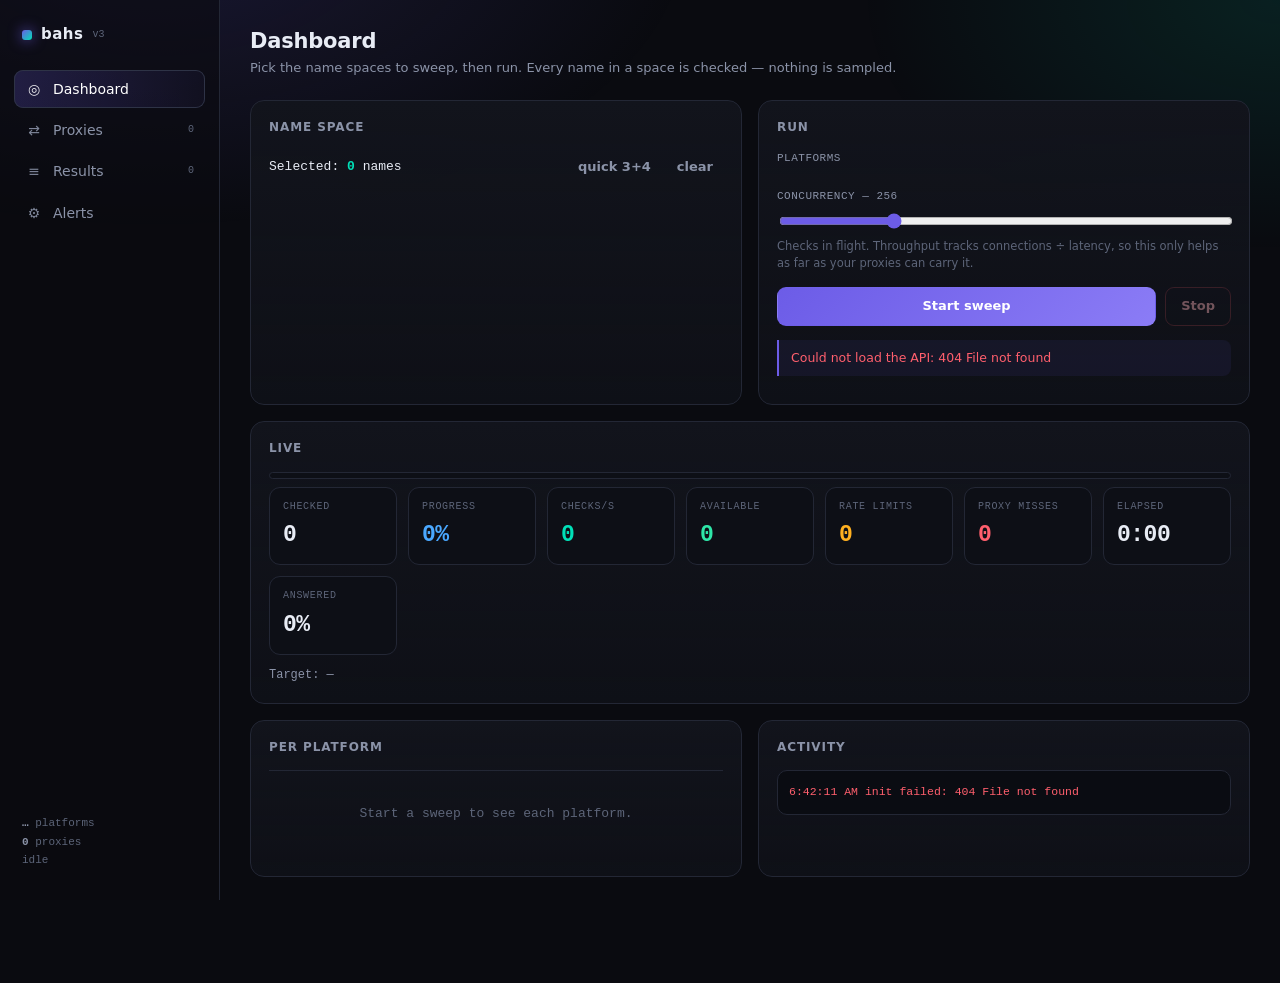
==== commit 6538cf9a: "Stop a dead pool spraying error rows, and stop writing off a flaky host Two bugs, both reproduced be" ====
--- a/static/index.html
+++ b/static/index.html
@@ -252,7 +252,7 @@
           <div class="tile"><div class="l">Elapsed</div><div class="v" id="tTime">0:00</div></div>
           <div class="tile"><div class="l">Answered</div><div class="v" id="tAns">0%</div></div>
         </div>
-        <div class="mono dim" style="margin-top:12px;font-size:12px">Target: <span id="target">—</span></div>
+        <div class="mono dim" style="margin-top:12px;font-size:12px">Target: <span id="target">—</span> <span class="dim2" id="buildTag"></span></div>
       </div>
 
       <div class="grid2">
@@ -670,11 +670,20 @@
   paintLive();
   if (d.per_second) { S.rate = d.per_second; localStorage.setItem('bahs.rate', String(d.per_second)); }
   const paused = Object.keys(d.platforms_paused || {});
-  logline(`done — ${fmt(d.checked)} checked, ${fmt(d.available_count)} available, ${fmt(d.rate_limits)} rate-limited`
+  /* "done" was a lie whenever the pool died at name 6 of 500: the line said the
+     run finished, and the only hint otherwise was in a field nobody reads. */
+  const ended = d.stopped ? 'stopped' : (d.stop_reason ? 'stopped early' : 'done');
+  logline(`${ended} — ${fmt(d.checked)} checked, ${fmt(d.available_count)} available, ${fmt(d.rate_limits)} rate-limited`
+    + (d.proxy_misses ? `, ${fmt(d.proxy_misses)} never checked` : '')
     + (d.skipped ? `, ${fmt(d.skipped)} skipped` : '') + ` in ${clock(d.elapsed_s)} (${Math.round(d.per_second || 0)}/s)`,
     d.available_count ? 'ok' : '');
   for (const p of paused) logline(`${p} sat out: ${d.platforms_paused[p].reason}`, 'warn');
   if (d.stop_reason) logline(d.stop_reason, 'bad');
+  /* A name nobody asked about is not an error, but it is not a checked name
+     either, and the results table is now free of fake rows so it cannot be
+     spotted there. Said out loud here, once. */
+  const missed = (d.unattempted || 0) + (d.proxy_misses || 0);
+  if (missed) logline(`${fmt(missed)} checks were never made — nothing left in the pool could carry them, so they are not counted as errors`, 'bad');
   /* The two failure kinds get told apart here, because this is the line
      everybody reads and "911 errors" is useless without knowing whose. */
   const unans = (L && L.byStatus.unanswered) || 0;
@@ -877,6 +886,9 @@
     $('kMax').textContent = fmt(menu.max_enumeration) + ' names per run';
     S.plats = S.info.platforms.map((name, i) => ({ name, on: true }));
     $('footPlat').textContent = S.plats.length;
+    // Which build is actually serving this page. "I still see the old
+    // bug" is unanswerable from the outside without it.
+    if (S.info.build) $('buildTag').textContent = '· build ' + S.info.build;
     $('conc').value = 256; $('concVal').textContent = '256';
     for (const b of S.menu) if (['3l','3n','3og'].includes(b.label)) S.sel.add(b.label);
     renderBuckets(); renderPlats(); updateEstimate(); renderFilters(); renderResults();
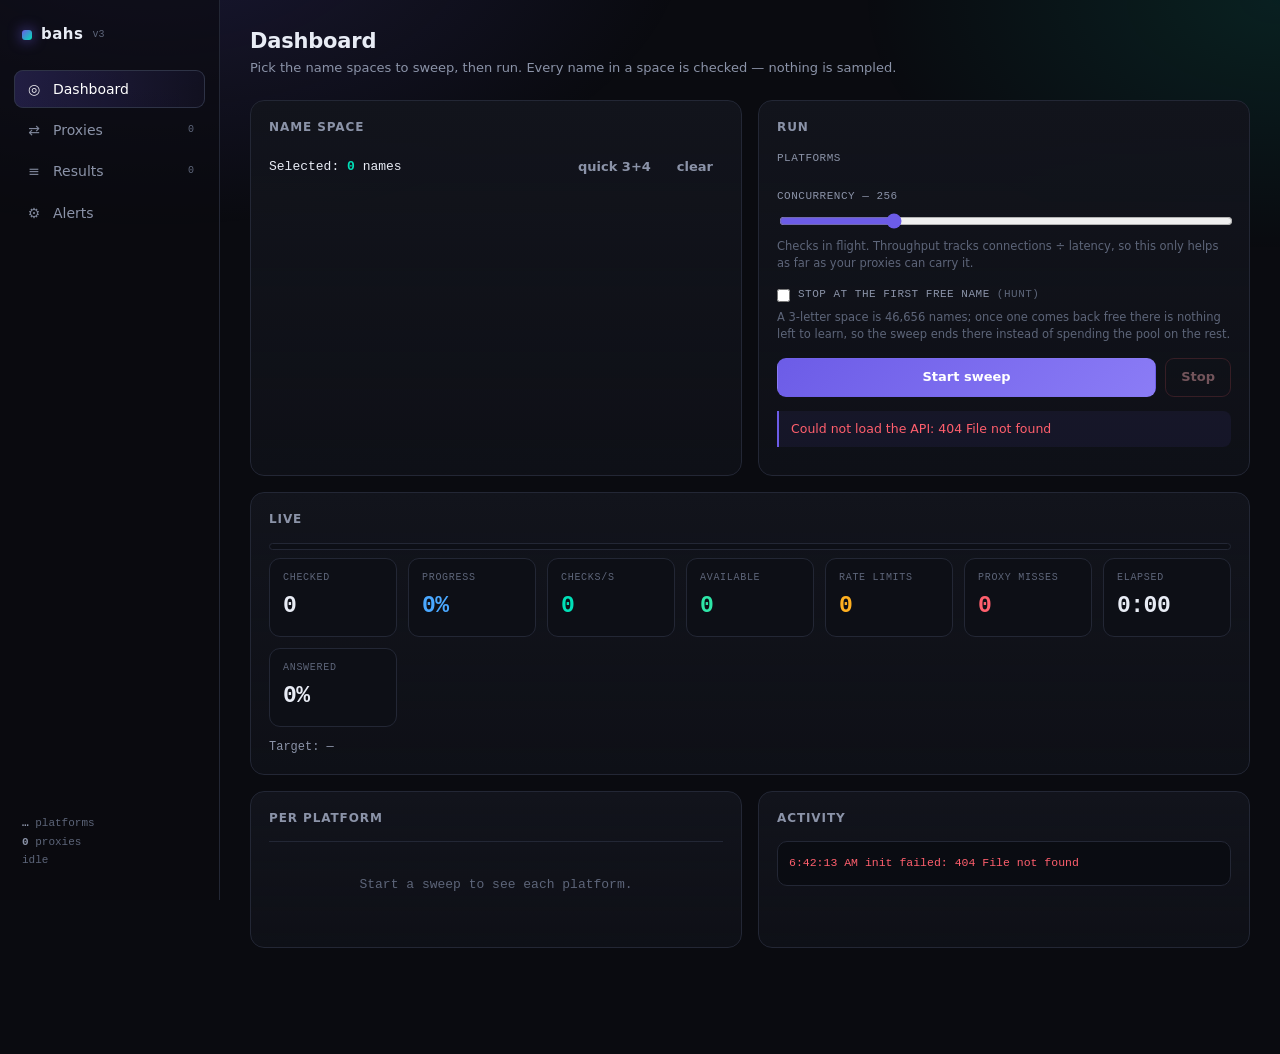
==== commit 5bdf4dcb: "Read guns.lol by its signals, keep the live stream alive, and add a hunt mode" ====
--- a/static/index.html
+++ b/static/index.html
@@ -231,6 +231,11 @@
           <label class="fld">Concurrency — <span id="concVal" class="mono">256</span></label>
           <input type="range" id="conc" min="8" max="1024" step="8" value="256">
           <div class="dim2" style="font-size:11.5px;margin:4px 0 16px">Checks in flight. Throughput tracks connections ÷ latency, so this only helps as far as your proxies can carry it.</div>
+          <label class="fld" style="display:flex;align-items:center;gap:8px;cursor:pointer">
+            <input type="checkbox" id="hunt" style="width:auto;margin:0">
+            <span>Stop at the first free name <span class="dim2">(hunt)</span></span>
+          </label>
+          <div class="dim2" style="font-size:11.5px;margin:4px 0 16px">A 3-letter space is 46,656 names; once one comes back free there is nothing left to learn, so the sweep ends there instead of spending the pool on the rest.</div>
           <div class="row" style="gap:9px">
             <button class="btn primary" id="start" style="flex:1">Start sweep</button>
             <button class="btn danger" id="stop" disabled>Stop</button>
@@ -600,7 +605,8 @@
   try {
     res = await fetch('/scan', {
       method: 'POST', headers: { 'Content-Type': 'application/json' }, signal: S.ac.signal,
-      body: JSON.stringify({ buckets, platforms, concurrency, stream: true }),
+      body: JSON.stringify({ buckets, platforms, concurrency, stream: true,
+        stop_on_available: !!($('hunt') && $('hunt').checked) }),
     });
   } catch (e) { setRunning(false); return logline('could not reach the server: ' + e.message, 'bad'); }
   if (!res.ok) {
@@ -643,6 +649,11 @@
           $('sbTarget').textContent = '\u23f3 ' + ev.detail;
         } else if (ev.type === 'progress') {
           serverTick(ev);
+        } else if (ev.type === 'heartbeat') {
+          /* Not a row: the server's keep-alive for a slow stretch. Repaint the
+             live counters so a slow run still looks alive instead of frozen. */
+          serverTick(ev);
+          if (S.waitingOn) { S.waitingOn = false; logline('a proxy came back \u2014 resuming', 'ok'); }
         } else if (ev.type === 'start') {
           $('target').textContent = `${fmt(ev.names)} names \u00d7 ${plat(ev.platforms.length)} = ${fmt(ev.names * ev.platforms.length)} checks`;
           if (ev.pool_note) logline(ev.pool_note, 'warn');
@@ -654,7 +665,13 @@
       }
     }
   } catch (e) {
-    if (e.name !== 'AbortError') logline('stream error: ' + e.message, 'bad');
+    /* `Load failed` / `Failed to fetch` is the connection dropping, not the run
+       necessarily ending: on a phone the socket can be cut while the server is
+       still working. Say which it was and let the results stand. */
+    if (e.name !== 'AbortError') {
+      logline('connection lost mid-run (' + e.message + ') \u2014 ' + fmt(S.live?.checked || 0)
+        + ' checks were seen; the rest may still be running on the server', 'bad');
+    }
   }
   renderResults(); renderFilters();
   setRunning(false);
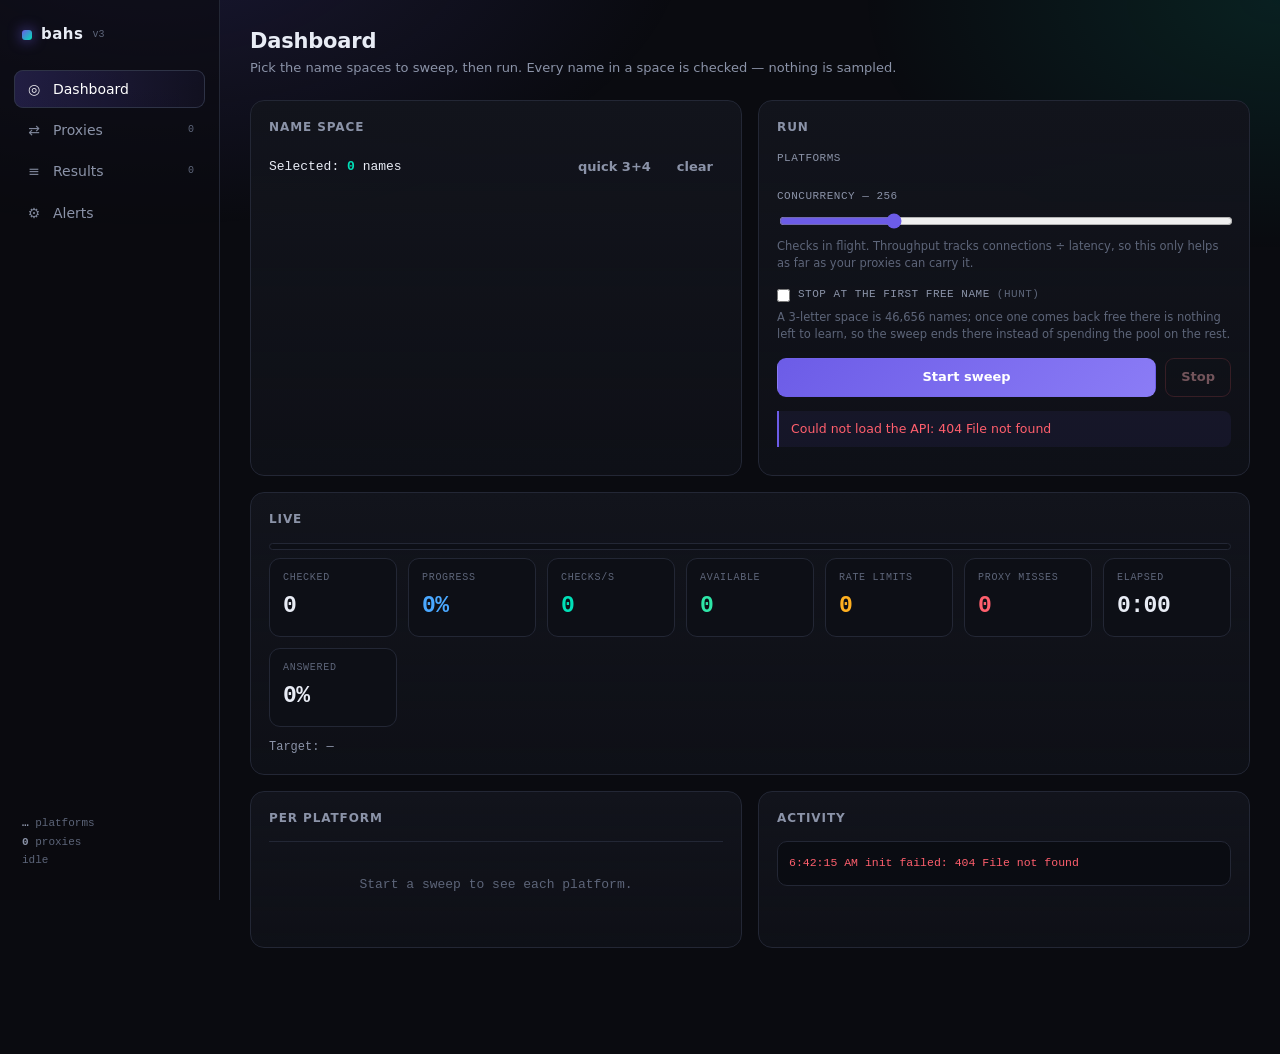
==== commit ffc257a8: "verdicts: stop calling taken TikTok names free, and banned guns.lol ones free Two checks answered "a" ====
--- a/static/index.html
+++ b/static/index.html
@@ -112,6 +112,7 @@
 .pill{display:inline-block;padding:2px 8px;border-radius:6px;font-size:10.5px;font-weight:700;text-transform:uppercase;letter-spacing:.4px}
 .s-available{background:rgba(46,230,168,.16);color:var(--ok)}
 .s-taken{background:rgba(139,147,168,.13);color:var(--dim)}
+.s-banned{background:rgba(255,95,109,.1);color:#ff8a94}
 .s-invalid{background:rgba(255,176,32,.14);color:var(--warn)}
 .s-blocked{background:rgba(108,92,231,.2);color:#a99bff}
 .s-error{background:rgba(255,95,109,.15);color:var(--bad)}
@@ -574,13 +575,15 @@
      fault. One merged column is how a run on a flaky host read as "proxies
      exhausted". */
   $('platTable').innerHTML = '<thead><tr><th>platform</th><th>checked</th><th>free</th><th>taken</th>'
+    + '<th title="the name is held by a banned account -- nobody can claim it">banned</th>'
     + '<th title="the platform refused this exit IP">blocked</th>'
     + '<th title="the proxy could not carry the request -- this is the list">errors</th>'
     + '<th title="the platform answered something unreadable -- not the list">no answer</th></tr></thead><tbody>'
     + keys.map(k => {
         const r = by[k];
         return `<tr><td>${esc(k)}</td><td>${fmt(r.checked)}</td><td style="color:var(--ok)">${fmt(r.available)}</td>
-          <td class="dim">${fmt(r.taken)}</td><td style="color:#a99bff">${fmt(r.blocked)}</td>
+          <td class="dim">${fmt(r.taken)}</td><td style="color:#ff8a94">${fmt(r.banned || 0)}</td>
+          <td style="color:#a99bff">${fmt(r.blocked)}</td>
           <td style="color:${r.error ? 'var(--bad)' : 'inherit'}">${fmt(r.error)}</td>
           <td class="dim2">${fmt(r.unanswered || 0)}</td></tr>`;
       }).join('') + '</tbody>';
@@ -720,7 +723,7 @@
   logline('stop requested', 'warn');
 }
 /* ============================ results ============================ */
-const FILTERS = ['all','available','taken','invalid','blocked','error','unanswered'];
+const FILTERS = ['all','available','taken','banned','invalid','blocked','error','unanswered'];
 function renderFilters() {
   const c = S.counts || {};
   const total = Object.values(c).reduce((a, b) => a + b, 0);
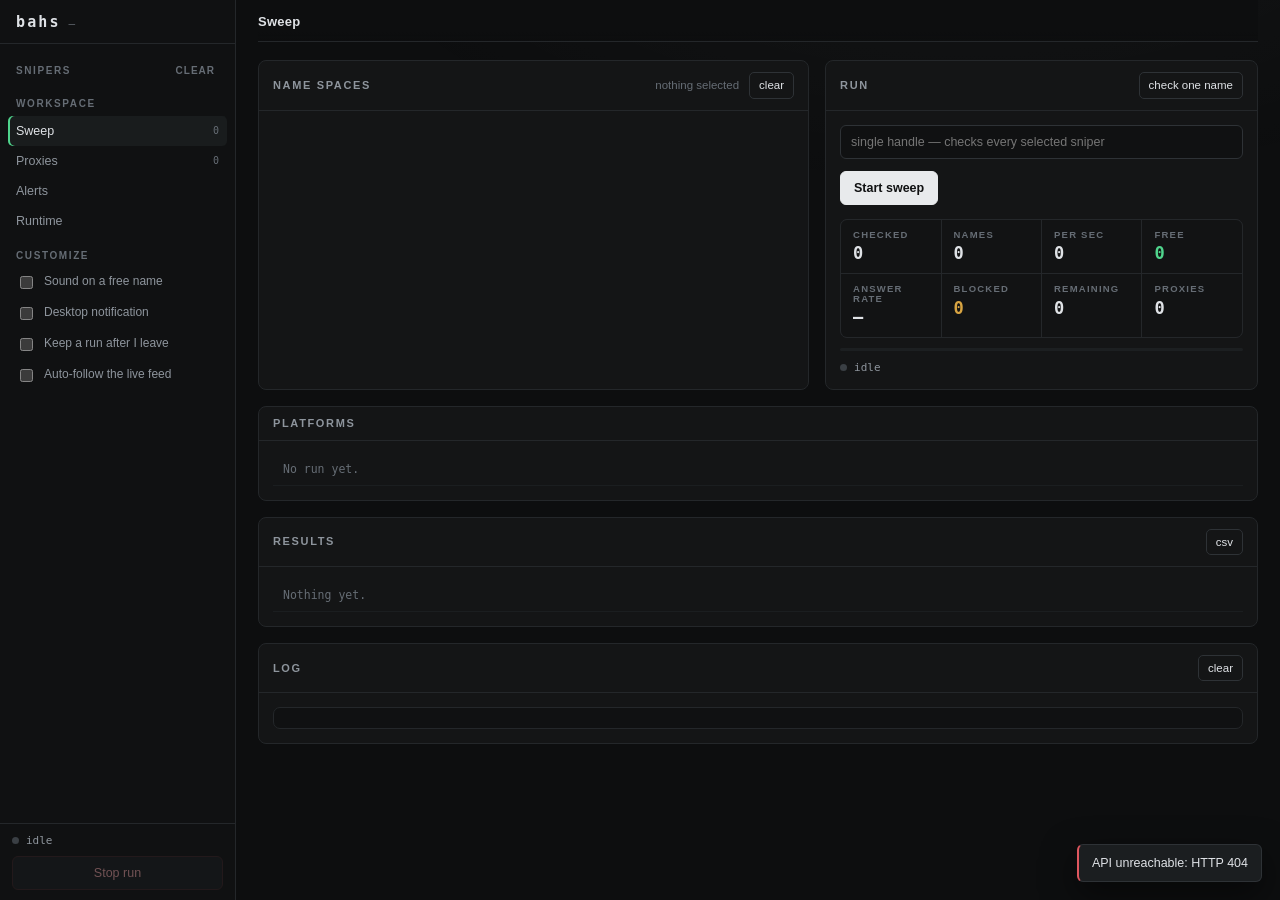
==== commit 1259133a: "snipers: ten more platforms, per-platform pacing, and a run that outlives the tab - Ten new checkers" ====
--- a/static/index.html
+++ b/static/index.html
@@ -2,931 +2,919 @@
 <html lang="en">
 <head>
 <meta charset="utf-8">
-<meta name="viewport" content="width=device-width, initial-scale=1">
-<title>bahs — username availability</title>
-<!-- Inline so the dashboard makes no request the server has no route for. -->
-<link rel="icon" href="data:image/svg+xml,%3Csvg xmlns='http://www.w3.org/2000/svg' viewBox='0 0 32 32'%3E%3Crect width='32' height='32' rx='8' fill='%230a0b10'/%3E%3Crect x='7' y='7' width='18' height='18' rx='6' fill='%236c5ce7'/%3E%3C/svg%3E">
+<meta name="viewport" content="width=device-width,initial-scale=1">
+<meta name="color-scheme" content="dark">
+<title>bahs</title>
 <style>
 :root{
-  --bg:#0a0b10; --panel:#12141c; --panel2:#171a24; --line:#232735; --line2:#2e3346;
-  --text:#e8ecf5; --dim:#8b93a8; --dim2:#5d6579;
-  --acc:#6c5ce7; --acc2:#00e0b8; --ok:#2ee6a8; --warn:#ffb020; --bad:#ff5f6d; --info:#4aa8ff;
-  --mono:ui-monospace,SFMono-Regular,"JetBrains Mono",Menlo,monospace;
-  --sans:system-ui,-apple-system,"Segoe UI",Roboto,sans-serif;
+  --bg:#0d0e0f; --panel:#141516; --raise:#1a1c1e; --line:#24272a; --line2:#2e3236;
+  --ink:#dfe2e6; --dim:#8e959d; --dim2:#666d75;
+  --ok:#4fd48c; --warn:#d8a442; --bad:#e0575f; --pace:#6fa8dc; --hold:#a99bff;
+  --mono:ui-monospace,SFMono-Regular,"SF Mono",Menlo,Consolas,monospace;
+  --sans:-apple-system,BlinkMacSystemFont,"Segoe UI",Inter,Roboto,sans-serif;
 }
 *{box-sizing:border-box}
 html,body{height:100%}
-body{margin:0;background:var(--bg);color:var(--text);font-family:var(--sans);font-size:14px;line-height:1.45}
+body{margin:0;background:var(--bg);color:var(--ink);font:13px/1.45 var(--sans);
+  -webkit-font-smoothing:antialiased}
 body::before{content:"";position:fixed;inset:0;pointer-events:none;z-index:0;
-  background:
-   radial-gradient(900px 500px at 12% -8%,rgba(108,92,231,.16),transparent 60%),
-   radial-gradient(700px 420px at 100% 0%,rgba(0,224,184,.10),transparent 60%)}
-.shell{position:relative;z-index:1;display:grid;grid-template-columns:220px minmax(0,1fr);min-height:100%}
-/* ---------- sidebar ---------- */
-.side{min-width:0;border-right:1px solid var(--line);padding:20px 14px;position:sticky;top:0;height:100vh;display:flex;flex-direction:column;gap:6px;background:rgba(10,11,16,.6)}
-.brand{display:flex;align-items:center;gap:9px;padding:4px 8px 18px}
-.brand .dot{width:10px;height:10px;border-radius:3px;background:linear-gradient(135deg,var(--acc),var(--acc2));box-shadow:0 0 14px rgba(108,92,231,.8)}
-.brand b{font-size:15px;letter-spacing:.5px}
-.brand span{font-size:10px;color:var(--dim2);font-family:var(--mono)}
-.nav{display:flex;flex-direction:column;gap:3px}
-.nav button{all:unset;cursor:pointer;display:flex;align-items:center;gap:10px;padding:9px 11px;border-radius:9px;color:var(--dim);font-weight:500;transition:.12s}
-.nav button:hover{background:var(--panel);color:var(--text)}
-.nav button.on{background:linear-gradient(90deg,rgba(108,92,231,.22),rgba(108,92,231,.05));color:#fff;box-shadow:inset 0 0 0 1px var(--line2)}
-.nav .ico{width:18px;text-align:center;opacity:.9}
-.nav .tag{margin-left:auto;font-family:var(--mono);font-size:10px;color:var(--dim2)}
-.side .foot{margin-top:auto;font-size:11px;color:var(--dim2);font-family:var(--mono);padding:10px 8px;line-height:1.7}
-.side .foot b{color:var(--dim)}
-/* ---------- main ---------- */
-main{min-width:0;padding:26px 30px 90px;max-width:1500px}
-.view{display:none}.view.on{display:block;animation:fade .18s ease}
-@keyframes fade{from{opacity:0;transform:translateY(4px)}to{opacity:1}}
-h1{font-size:21px;margin:0 0 3px;letter-spacing:-.2px}
-.sub{color:var(--dim);font-size:13px;margin-bottom:22px}
-.card{min-width:0;background:linear-gradient(180deg,var(--panel),rgba(18,20,28,.6));border:1px solid var(--line);border-radius:14px;padding:18px;margin-bottom:16px}
-.card h2{font-size:12px;text-transform:uppercase;letter-spacing:.9px;color:var(--dim);margin:0 0 14px;font-weight:600}
-.row{display:flex;gap:12px;flex-wrap:wrap;align-items:center}
-.grid2{display:grid;grid-template-columns:minmax(0,1fr) minmax(0,1fr);gap:16px}
-/* A wide table scrolls sideways *inside* this box. min-width:0 matters: without
-   it the table's intrinsic width travels up through .card and main, and the
-   whole page -- not the table -- becomes wider than the phone. */
-.scroll{min-width:0;overflow:auto;-webkit-overflow-scrolling:touch}
-table{min-width:520px}
-th{white-space:nowrap}
-#platTable{min-width:0}
-.reswrap{position:relative}
-.reswrap::after{content:"";position:absolute;top:0;right:0;bottom:0;width:26px;pointer-events:none;
-  background:linear-gradient(90deg,transparent,rgba(10,11,16,.85))}
-/* ---------- controls ---------- */
-button.btn{all:unset;cursor:pointer;padding:9px 15px;border-radius:9px;font-weight:600;font-size:13px;text-align:center;transition:.12s;border:1px solid var(--line2);color:var(--text)}
-button.btn:hover{border-color:var(--acc);background:rgba(108,92,231,.12)}
-button.btn.primary{background:linear-gradient(135deg,var(--acc),#8b7cf6);border-color:transparent;color:#fff}
-button.btn.primary:hover{filter:brightness(1.13)}
-button.btn.danger{border-color:rgba(255,95,109,.4);color:#ffb4ba}
-button.btn.danger:hover{background:rgba(255,95,109,.14);border-color:var(--bad)}
-button.btn.ghost{border-color:transparent;color:var(--dim);padding:6px 9px}
-button.btn.ghost:hover{color:var(--text);background:var(--panel2)}
-button.btn:disabled{opacity:.42;cursor:not-allowed;filter:none}
-input[type=text],input[type=number],textarea,select{width:100%;background:#0d0f16;border:1px solid var(--line2);color:var(--text);border-radius:9px;padding:9px 11px;font-family:var(--mono);font-size:12.5px;outline:none;transition:.12s}
-input:focus,textarea:focus,select:focus{border-color:var(--acc);box-shadow:0 0 0 3px rgba(108,92,231,.14)}
-textarea{min-height:110px;resize:vertical;line-height:1.5}
-label.fld{display:block;font-size:11px;color:var(--dim);margin:0 0 6px;font-family:var(--mono);text-transform:uppercase;letter-spacing:.5px}
-input[type=range]{width:100%;accent-color:var(--acc)}
-.sw{display:inline-flex;align-items:center;gap:7px;cursor:pointer;user-select:none;font-size:12.5px;color:var(--dim)}
-.sw input{display:none}
-.sw i{width:34px;height:19px;border-radius:20px;background:var(--line2);position:relative;transition:.16s;flex:none}
-.sw i::after{content:"";position:absolute;top:2px;left:2px;width:15px;height:15px;border-radius:50%;background:#7c8299;transition:.16s}
-.sw input:checked + i{background:rgba(46,230,168,.35)}
-.sw input:checked + i::after{left:17px;background:var(--ok)}
-.chips{display:flex;gap:7px;flex-wrap:wrap}
-.chip{cursor:pointer;user-select:none;padding:6px 11px;border-radius:8px;border:1px solid var(--line2);font-family:var(--mono);font-size:12px;color:var(--dim);transition:.12s}
-.chip:hover{border-color:var(--acc);color:var(--text)}
-.chip.on{background:rgba(108,92,231,.2);border-color:var(--acc);color:#fff}
-/* ---------- buckets ---------- */
-.bucketrow{display:grid;grid-template-columns:52px repeat(4,1fr);gap:9px;align-items:center;margin-bottom:9px}
-.bhead{font-size:10.5px;color:var(--dim2);font-family:var(--mono);text-transform:uppercase;letter-spacing:.6px}
-.bucketrow .len{font-family:var(--mono);font-size:15px;font-weight:700;color:var(--dim)}
-.bucket{cursor:pointer;border:1px solid var(--line2);border-radius:10px;padding:8px 10px;background:#0d0f16;transition:.12s;position:relative;overflow:hidden}
-.bucket:hover{border-color:var(--acc)}
-.bucket.on{border-color:var(--acc);background:linear-gradient(135deg,rgba(108,92,231,.25),rgba(0,224,184,.09))}
-.bucket .k{font-family:var(--mono);font-size:12.5px;font-weight:700;color:var(--text)}
-.bucket .n{font-family:var(--mono);font-size:11px;color:var(--dim);margin-top:2px;overflow:hidden;white-space:nowrap}
-.bucket .d{font-size:10px;color:var(--dim2);margin-top:3px}
-.bucket.redun{opacity:.4}
-.bucket .x{position:absolute;top:5px;right:7px;font-size:9px;color:var(--warn);font-family:var(--mono)}
-/* ---------- stats ---------- */
-.tiles{display:grid;grid-template-columns:repeat(auto-fit,minmax(126px,1fr));gap:11px}
-.tile{background:#0d0f16;border:1px solid var(--line);border-radius:11px;padding:12px 13px}
-.tile .l{font-size:10px;color:var(--dim2);text-transform:uppercase;letter-spacing:.7px;font-family:var(--mono)}
-.tile .v{font-family:var(--mono);font-size:23px;font-weight:700;margin-top:5px;letter-spacing:-.5px}
-.tile.ok .v{color:var(--ok)}.tile.bad .v{color:var(--bad)}.tile.warn .v{color:var(--warn)}
-.tile.info .v{color:var(--info)}.tile.acc .v{color:var(--acc2)}
-.bar{height:7px;border-radius:6px;background:#0d0f16;border:1px solid var(--line);overflow:hidden;margin:14px 0 8px}
-.bar i{display:block;height:100%;width:0;background:linear-gradient(90deg,var(--acc),var(--acc2));transition:width .25s}
-.mono{font-family:var(--mono)}
-.dim{color:var(--dim)}.dim2{color:var(--dim2)}
-/* ---------- tables ---------- */
-table{width:100%;border-collapse:collapse;font-size:12.5px}
-th{text-align:left;font-size:10px;text-transform:uppercase;letter-spacing:.7px;color:var(--dim2);padding:0 10px 8px;font-weight:600;font-family:var(--mono)}
-td{padding:7px 10px;border-top:1px solid var(--line);font-family:var(--mono);white-space:nowrap;overflow:hidden;text-overflow:ellipsis;max-width:260px}
-tbody tr:hover{background:rgba(108,92,231,.07)}
-.pill{display:inline-block;padding:2px 8px;border-radius:6px;font-size:10.5px;font-weight:700;text-transform:uppercase;letter-spacing:.4px}
-.s-available{background:rgba(46,230,168,.16);color:var(--ok)}
-.s-taken{background:rgba(139,147,168,.13);color:var(--dim)}
-.s-banned{background:rgba(255,95,109,.1);color:#ff8a94}
-.s-invalid{background:rgba(255,176,32,.14);color:var(--warn)}
-.s-blocked{background:rgba(108,92,231,.2);color:#a99bff}
-.s-error{background:rgba(255,95,109,.15);color:var(--bad)}
-.s-unanswered{background:rgba(255,255,255,.07);color:var(--dim2)}
-.scroll{max-height:390px;overflow:auto}
-.scroll::-webkit-scrollbar{width:9px;height:9px}
-.scroll::-webkit-scrollbar-thumb{background:var(--line2);border-radius:9px}
-.note{border-left:2px solid var(--acc);background:rgba(108,92,231,.08);padding:9px 12px;border-radius:0 8px 8px 0;font-size:12.5px;color:var(--dim);margin:10px 0}
-.note.warn{border-color:var(--warn);background:rgba(255,176,32,.08)}
-.note.bad{border-color:var(--bad);background:rgba(255,95,109,.08)}
-.empty{text-align:center;color:var(--dim2);padding:34px;font-size:13px}
-.kv{display:flex;justify-content:space-between;gap:10px;padding:6px 0;border-bottom:1px solid var(--line);font-family:var(--mono);font-size:12px}
-.kv:last-child{border:0}
-.kv span:first-child{color:var(--dim)}
-/* ---------- log ---------- */
-.log{font-family:var(--mono);font-size:11.5px;max-height:190px;overflow:auto;background:#0a0c12;border:1px solid var(--line);border-radius:10px;padding:11px}
-.log div{padding:2px 0;color:var(--dim)}
-.log .ok{color:var(--ok)}.log .bad{color:var(--bad)}.log .warn{color:var(--warn)}
-.sticky{position:fixed;right:0;bottom:0;z-index:5;background:rgba(10,11,16,.9);backdrop-filter:blur(9px);border-top:1px solid var(--line);padding:11px 30px;display:none;gap:22px;align-items:center;font-family:var(--mono);font-size:12px}
-.sticky.on{display:flex}
-.sticky b{color:var(--acc2)}
-.toast{position:fixed;right:20px;bottom:20px;z-index:20;display:flex;flex-direction:column;gap:8px;align-items:flex-end}
-.toast div{background:var(--panel2);border:1px solid var(--line2);border-left:3px solid var(--acc);padding:10px 14px;border-radius:9px;font-size:12.5px;animation:fade .18s}
+  background:radial-gradient(1100px 520px at 76% -14%,rgba(255,255,255,.035),transparent 62%)}
+a{color:inherit}
+button,input,select,textarea{font:inherit;color:inherit}
+::selection{background:#2b3036}
+.wrap{display:flex;min-height:100vh;position:relative;z-index:1}
+.side{width:236px;flex:0 0 236px;background:#101112;border-right:1px solid var(--line);
+  display:flex;flex-direction:column;position:sticky;top:0;height:100vh}
+.brand{display:flex;align-items:baseline;gap:8px;padding:15px 16px 13px;border-bottom:1px solid var(--line)}
+.brand b{font:600 15px/1 var(--mono);letter-spacing:.14em;text-transform:lowercase}
+.brand span{font:11px/1 var(--mono);color:var(--dim2)}
+.side-scroll{flex:1;overflow:auto;padding:6px 0 12px}
+.side h2{display:flex;align-items:center;justify-content:space-between;margin:14px 16px 7px;
+  font:600 10px/1 var(--sans);letter-spacing:.16em;text-transform:uppercase;color:var(--dim2)}
+.side h2 button{background:none;border:0;padding:2px 4px;color:var(--dim2);font:600 10px/1 var(--sans);
+  letter-spacing:.1em;cursor:pointer;text-transform:uppercase}
+.side h2 button:hover{color:var(--ink)}
+.plats{display:flex;flex-direction:column;padding:0 8px}
+.plat{display:flex;align-items:center;gap:9px;padding:5px 8px;border-radius:5px;cursor:pointer;
+  border:1px solid transparent;font:12px/1.2 var(--sans);color:var(--dim)}
+.plat:hover{background:#17191b;color:var(--ink)}
+.plat.on{background:#191c1d;border-color:var(--line2);color:var(--ink)}
+.plat i{width:6px;height:6px;border-radius:2px;background:#33383d;flex:0 0 auto}
+.plat.on i{background:var(--ok)}
+.plat small{margin-left:auto;font:10px/1 var(--mono);color:var(--dim2)}
+.plat.paced small{color:var(--pace)}
+nav.menu{display:flex;flex-direction:column;padding:0 8px}
+nav.menu button{display:flex;align-items:center;gap:9px;background:none;border:0;border-radius:5px;
+  padding:6px 8px;text-align:left;color:var(--dim);cursor:pointer;font-size:12.5px}
+nav.menu button:hover{background:#17191b;color:var(--ink)}
+nav.menu button.on{background:#191c1d;color:var(--ink);box-shadow:inset 2px 0 0 var(--ok)}
+nav.menu b{margin-left:auto;font:10px/1 var(--mono);color:var(--dim2)}
+.tune{display:flex;flex-direction:column;gap:2px;padding:0 8px}
+.tune label{display:flex;align-items:center;gap:8px;padding:5px 8px;border-radius:5px;cursor:pointer;
+  font-size:12px;color:var(--dim)}
+.tune label:hover{background:#17191b;color:var(--ink)}
+.tune input{accent-color:var(--ok);width:13px;height:13px}
+.side-foot{border-top:1px solid var(--line);padding:10px 12px;display:flex;flex-direction:column;gap:8px}
+.runline{display:flex;align-items:center;gap:7px;font:11px/1.3 var(--mono);color:var(--dim)}
+.runline .dot{width:7px;height:7px;border-radius:50%;background:#3a3f44;flex:0 0 auto}
+.runline.live .dot{background:var(--ok);box-shadow:0 0 0 3px rgba(79,212,140,.14)}
+.runline.halted .dot{background:var(--bad)}
+main{flex:1;min-width:0;padding:0 22px 60px}
+.topbar{display:flex;align-items:center;gap:14px;padding:15px 0 13px;border-bottom:1px solid var(--line);
+  position:sticky;top:0;background:linear-gradient(#0d0e0f 78%,rgba(13,14,15,.86));z-index:5}
+.topbar h1{margin:0;font:600 13px/1 var(--sans);letter-spacing:.02em}
+.topbar .sep{flex:1}
+.chips{display:flex;gap:6px;flex-wrap:wrap}
+.chip{display:inline-flex;align-items:center;gap:6px;border:1px solid var(--line);border-radius:999px;
+  padding:3px 9px;font:11px/1 var(--mono);color:var(--dim);background:#121314;cursor:pointer}
+.chip b{color:var(--ink);font-weight:600}
+.chip:hover{border-color:var(--line2)}
+.chip.on{border-color:#33413a;background:#141a17;color:var(--ink)}
+.chip.s-available b{color:var(--ok)} .chip.s-taken b{color:var(--dim)} .chip.s-banned b{color:var(--bad)}
+.chip.s-blocked b{color:var(--hold)} .chip.s-error b{color:var(--bad)} .chip.s-unanswered b{color:var(--dim2)}
+.view{padding-top:18px}
+.grid{display:grid;gap:16px}
+@media(min-width:1150px){.grid.two{grid-template-columns:minmax(0,1.12fr) minmax(0,.88fr)}}
+.card{background:var(--panel);border:1px solid var(--line);border-radius:8px}
+.card>header{display:flex;align-items:center;gap:10px;padding:11px 14px;border-bottom:1px solid var(--line)}
+.card>header h3{margin:0;font:600 11px/1 var(--sans);letter-spacing:.15em;text-transform:uppercase;color:var(--dim)}
+.card>header .sep{flex:1}
+.card .body{padding:14px}
+.note{font:11.5px/1.5 var(--sans);color:var(--dim2)}
+.note.warn{color:var(--warn)} .note.bad{color:var(--bad)} .note.ok{color:var(--ok)}
+.btn{background:#1b1e20;border:1px solid var(--line2);border-radius:6px;padding:7px 13px;cursor:pointer;
+  font-size:12.5px;color:var(--ink)}
+.btn:hover{background:#22262a}
+.btn:disabled{opacity:.45;cursor:not-allowed}
+.btn.primary{background:#e8eaec;color:#101112;border-color:#e8eaec;font-weight:600}
+.btn.primary:hover{background:#fff}
+.btn.danger{border-color:#3a2426;color:#e8a0a4}
+.btn.danger:hover{background:#241517}
+.btn.ghost{background:none}
+.btn.sm{padding:4px 9px;font-size:11.5px;border-radius:5px}
+input[type=text],input[type=password],textarea,select{background:#101112;border:1px solid var(--line2);
+  border-radius:6px;padding:7px 10px;width:100%;outline:none;font-size:12.5px}
+input:focus,textarea:focus,select:focus{border-color:#3d444b}
+textarea{font-family:var(--mono);font-size:11.5px;min-height:112px;resize:vertical}
+label.f{display:block;margin-bottom:11px}
+label.f>span{display:block;margin-bottom:5px;font:600 10px/1 var(--sans);letter-spacing:.13em;
+  text-transform:uppercase;color:var(--dim2)}
+.row{display:flex;gap:8px;align-items:center;flex-wrap:wrap}
+.space{border:1px solid var(--line);border-radius:7px;overflow:hidden;background:#111213}
+.space .lens{display:grid;grid-template-columns:44px repeat(4,1fr);border-bottom:1px solid var(--line)}
+.space .lens b{padding:7px 9px;font:600 10px/1 var(--sans);letter-spacing:.12em;text-transform:uppercase;
+  color:var(--dim2);background:#141617;border-right:1px solid var(--line)}
+.space .lens b:last-child{border-right:0}
+.space .cells{display:grid;grid-template-columns:44px repeat(4,1fr)}
+.space .cells>i{display:flex;align-items:center;padding:7px 9px;font:600 11px/1 var(--mono);color:var(--dim2);
+  border-right:1px solid var(--line);border-bottom:1px solid var(--line)}
+.space .cells>i:last-child{border-right:0}
+.space .cells>button{background:#121314;border:0;border-right:1px solid var(--line);border-bottom:1px solid var(--line);
+  padding:8px 9px;text-align:left;cursor:pointer;display:flex;flex-direction:column;gap:3px;min-width:0}
+.space .cells>button:hover{background:#171a1c}
+.space .cells>button.on{background:#141d18;box-shadow:inset 0 0 0 1px #2c4a3a}
+.space .cells>button span{font:600 11.5px/1 var(--mono);color:var(--ink)}
+.space .cells>button em{font:10.5px/1 var(--mono);color:var(--dim2);font-style:normal}
+.space .cells>button.on span{color:var(--ok)}
+.space .cells>button.dim{opacity:.4;cursor:not-allowed}
+.stats{display:grid;grid-template-columns:repeat(auto-fit,minmax(96px,1fr));gap:1px;background:var(--line);
+  border:1px solid var(--line);border-radius:7px;overflow:hidden}
+.stat{background:#121314;padding:10px 12px}
+.stat span{display:block;font:600 9.5px/1 var(--sans);letter-spacing:.13em;text-transform:uppercase;color:var(--dim2)}
+.stat b{display:block;margin-top:5px;font:600 17px/1.1 var(--mono);
+  font-variant-numeric:tabular-nums;color:var(--ink)}
+.stat b.ok{color:var(--ok)} .stat b.bad{color:var(--bad)} .stat b.warn{color:var(--warn)}
+.bar{height:3px;background:#1c1f21;border-radius:2px;overflow:hidden;margin-top:10px}
+.bar i{display:block;height:100%;width:0;background:var(--ok);transition:width .3s}
+table{width:100%;border-collapse:collapse;font-size:12px}
+th{text-align:left;padding:8px 10px;font:600 9.5px/1 var(--sans);letter-spacing:.13em;text-transform:uppercase;
+  color:var(--dim2);border-bottom:1px solid var(--line);white-space:nowrap}
+td{padding:7px 10px;border-bottom:1px solid #1b1e20;font:11.5px/1.35 var(--mono);color:var(--dim)}
+tbody tr:hover{background:#161819}
+td.name{color:var(--ink)}
+tr.free td.name{color:var(--ok)}
+td.dim2{color:var(--dim2)}
+.pill{display:inline-block;padding:2px 7px;border-radius:4px;font:600 9.5px/1.5 var(--sans);
+  letter-spacing:.08em;text-transform:uppercase}
+.s-available{background:rgba(79,212,140,.14);color:var(--ok)}
+.s-taken{background:rgba(142,149,157,.12);color:var(--dim)}
+.s-banned{background:rgba(224,87,95,.13);color:#f08b92}
+.s-invalid{background:rgba(216,164,66,.14);color:var(--warn)}
+.s-blocked{background:rgba(169,155,255,.14);color:var(--hold)}
+.s-error{background:rgba(224,87,95,.12);color:var(--bad)}
+.s-unanswered{background:rgba(255,255,255,.06);color:var(--dim2)}
+.scroll{max-height:420px;overflow:auto}
+.log{font:11px/1.6 var(--mono);color:var(--dim);max-height:212px;overflow:auto;background:#101112;
+  border:1px solid var(--line);border-radius:7px;padding:10px 12px}
+.log div{white-space:pre-wrap;word-break:break-word}
+.log .t{color:var(--dim2)}
+.log .ok{color:var(--ok)} .log .warn{color:var(--warn)} .log .bad{color:var(--bad)}
+.kv{display:grid;grid-template-columns:auto 1fr;gap:4px 14px;font:11.5px/1.6 var(--mono)}
+.kv span{color:var(--dim2)}
+.pace{display:flex;flex-wrap:wrap;gap:6px}
+.pace b{font:11px/1 var(--mono);color:var(--pace);border:1px solid #24333f;background:#111820;
+  border-radius:5px;padding:4px 8px}
+.toast{position:fixed;right:18px;bottom:18px;display:flex;flex-direction:column;gap:8px;z-index:60}
+.toast div{background:#1b1e20;border:1px solid var(--line2);border-left:2px solid var(--ok);border-radius:6px;
+  padding:9px 13px;font-size:12.5px;max-width:340px;box-shadow:0 12px 34px rgba(0,0,0,.5)}
 .toast div.bad{border-left-color:var(--bad)}
-.toast div.ok{border-left-color:var(--ok)}
-/* Phone rules live at the END of the sheet on purpose. Several of these
-   override properties the base rules set further down (the bucket grid, the
-   table font, button padding); placed above them they lost on source order
-   and the phone quietly rendered the desktop metrics. */
-/* Two layouts: a sidebar on a desktop, a sticky top bar on a phone. The old
-   rule collapsed the column to 64px and hid the brand but kept the nav labels,
-   so on a phone the labels spilled over the content. */
-@media(max-width:900px){
-  .shell{grid-template-columns:minmax(0,1fr)}
-  .grid2{grid-template-columns:minmax(0,1fr)}
-  .side{position:sticky;top:0;height:auto;flex-direction:row;align-items:center;gap:6px;
-        padding:8px 10px;border-right:0;border-bottom:1px solid var(--line);
-        background:rgba(10,11,16,.95);backdrop-filter:blur(10px);z-index:6;overflow-x:auto}
-  .side::-webkit-scrollbar{display:none}
-  .brand{padding:0 4px 0 0;flex:none}
-  .brand b,.brand span{display:none}
-  .nav{display:grid;grid-template-columns:repeat(4,1fr);gap:2px;flex:1}
-  .nav button{padding:9px 2px;font-size:12px;white-space:nowrap;justify-content:center;gap:0}
-  .nav .ico{display:none}
-  .nav .tag{display:none}
-  .side .foot{display:none}
-  main{padding:15px 12px 104px}
-  h1{font-size:18px}
-  .sub{font-size:12.5px;margin-bottom:15px}
-  .card{padding:13px;border-radius:12px;margin-bottom:12px}
-  .tiles{grid-template-columns:repeat(auto-fit,minmax(94px,1fr));gap:7px}
-  .tile{padding:9px 10px}
-  .tile .v{font-size:18px}
-  .bucketrow{grid-template-columns:24px repeat(4,1fr);gap:4px;margin-bottom:6px}
-  .bucket{padding:6px 5px;border-radius:8px}
-  .bucket .k{font-size:11px}
-  .bucket .n{font-size:8.4px;letter-spacing:-.3px}
-  .bucket .d{display:none}
-  .bucket .x{display:none}
-  .bhead{font-size:8.5px;letter-spacing:0}
-  .bucketrow .len{font-size:13px}
-  .sticky{left:0;padding:8px 12px;gap:11px;flex-wrap:wrap;font-size:11px}
-  .toast{right:10px;left:10px;bottom:78px;align-items:stretch}
-  table{font-size:11.5px}
-  td,th{padding:6px 7px}
-  .scroll{max-height:none}
-  .log{max-height:230px}
-  button.btn{padding:8px 12px;font-size:12.5px}
-  .row{gap:8px}
-}
-@media(min-width:901px){
-  .sticky{left:220px}
-}
-
+@media(max-width:820px){
+  .wrap{flex-direction:column}
+  .side{width:auto;flex:none;height:auto;position:static;border-right:0;border-bottom:1px solid var(--line)}
+  .side-scroll{max-height:none}
+  .plats{flex-direction:row;flex-wrap:wrap}
+  .plat{width:auto}
+  main{padding:0 14px 60px}
+}
 </style>
 </head>
 <body>
-<div class="shell">
+<div class="wrap">
   <aside class="side">
-    <div class="brand"><span class="dot"></span><b>bahs</b><span>v3</span></div>
-    <nav class="nav" id="nav">
-      <button data-view="dash" class="on"><span class="ico">◎</span>Dashboard</button>
-      <button data-view="proxies"><span class="ico">⇄</span>Proxies<span class="tag" id="navProxies">0</span></button>
-      <button data-view="results"><span class="ico">≡</span>Results<span class="tag" id="navResults">0</span></button>
-      <button data-view="settings"><span class="ico">⚙</span>Alerts</button>
-    </nav>
-    <div class="foot">
-      <div><b id="footPlat">…</b> platforms</div>
-      <div><b id="footProx">0</b> proxies</div>
-      <div id="footRuns">idle</div>
+    <div class="brand"><b>bahs</b><span id="build">—</span></div>
+    <div class="side-scroll">
+      <h2>Snipers <button id="noPlats">clear</button></h2>
+      <div class="plats" id="platList"></div>
+      <h2>Workspace</h2>
+      <nav class="menu" id="nav">
+        <button data-v="sweep" class="on">Sweep <b id="nFree">0</b></button>
+        <button data-v="proxies">Proxies <b id="nProx">0</b></button>
+        <button data-v="alerts">Alerts</button>
+        <button data-v="about">Runtime</button>
+      </nav>
+      <h2>Customize</h2>
+      <div class="tune">
+        <label><input type="checkbox" id="snd"> Sound on a free name</label>
+        <label><input type="checkbox" id="notif"> Desktop notification</label>
+        <label><input type="checkbox" id="keep"> Keep a run after I leave</label>
+        <label><input type="checkbox" id="follow"> Auto-follow the live feed</label>
+      </div>
+    </div>
+    <div class="side-foot">
+      <div class="runline" id="runLine"><i class="dot"></i><span>idle</span></div>
+      <button class="btn danger" id="stopBtn" disabled>Stop run</button>
     </div>
   </aside>
+
   <main>
-    <!-- ================= DASHBOARD ================= -->
-    <section class="view on" id="v-dash">
-      <h1>Dashboard</h1>
-      <div class="sub">Pick the name spaces to sweep, then run. Every name in a space is checked — nothing is sampled.</div>
+    <div class="topbar">
+      <h1 id="vTitle">Sweep</h1>
+      <div class="sep"></div>
+      <div class="chips" id="filters"></div>
+    </div>
 
-      <div class="grid2">
+    <section class="view" id="v-sweep">
+      <div class="grid two">
         <div class="card">
-          <h2>Name space</h2>
-          <div id="buckets"></div>
-          <div class="row" style="margin-top:14px;justify-content:space-between">
-            <div class="mono" style="font-size:13px">Selected: <b id="selCount" style="color:var(--acc2)">0</b> names</div>
-            <div class="row" style="gap:6px">
-              <button class="btn ghost" id="pickShort" title="Select letters, digits and words at lengths 3 and 4">quick 3+4</button>
-              <button class="btn ghost" id="pickNil" title="Deselect everything">clear</button>
-            </div>
-          </div>
-          <div id="redundant"></div>
+          <header><h3>Name spaces</h3><div class="sep"></div>
+            <span class="note" id="spaceSum">nothing selected</span>
+            <button class="btn sm ghost" id="spaceClear">clear</button></header>
+          <div class="body"><div id="spaces"></div>
+            <div class="note" id="spaceNote" style="margin-top:10px"></div></div>
         </div>
 
         <div class="card">
-          <h2>Run</h2>
-          <label class="fld">Platforms</label>
-          <div class="chips" id="plats" style="margin-bottom:16px"></div>
-          <label class="fld">Concurrency — <span id="concVal" class="mono">256</span></label>
-          <input type="range" id="conc" min="8" max="1024" step="8" value="256">
-          <div class="dim2" style="font-size:11.5px;margin:4px 0 16px">Checks in flight. Throughput tracks connections ÷ latency, so this only helps as far as your proxies can carry it.</div>
-          <label class="fld" style="display:flex;align-items:center;gap:8px;cursor:pointer">
-            <input type="checkbox" id="hunt" style="width:auto;margin:0">
-            <span>Stop at the first free name <span class="dim2">(hunt)</span></span>
-          </label>
-          <div class="dim2" style="font-size:11.5px;margin:4px 0 16px">A 3-letter space is 46,656 names; once one comes back free there is nothing left to learn, so the sweep ends there instead of spending the pool on the rest.</div>
-          <div class="row" style="gap:9px">
-            <button class="btn primary" id="start" style="flex:1">Start sweep</button>
-            <button class="btn danger" id="stop" disabled>Stop</button>
+          <header><h3>Run</h3><div class="sep"></div>
+            <button class="btn sm ghost" id="quickBtn">check one name</button></header>
+          <div class="body">
+            <div class="row" style="margin-bottom:12px">
+              <input type="text" id="quickName" placeholder="single handle — checks every selected sniper"
+                     style="flex:1;min-width:150px">
+            </div>
+            <div class="row">
+              <button class="btn primary" id="startBtn">Start sweep</button>
+              <button class="btn" id="resumeBtn" hidden>Resume watching</button>
+              <span class="note" id="runNote"></span>
+            </div>
+            <div class="stats" style="margin-top:14px">
+              <div class="stat"><span>checked</span><b id="sChecked">0</b></div>
+              <div class="stat"><span>names</span><b id="sNames">0</b></div>
+              <div class="stat"><span>per sec</span><b id="sRate">0</b></div>
+              <div class="stat"><span>free</span><b class="ok" id="sFree">0</b></div>
+              <div class="stat"><span>answer rate</span><b id="sAns">—</b></div>
+              <div class="stat"><span>blocked</span><b class="warn" id="sLimit">0</b></div>
+              <div class="stat"><span id="sMissLabel">remaining</span><b id="sMiss">0</b></div>
+              <div class="stat"><span>proxies</span><b id="sPool">0</b></div>
+            </div>
+            <div class="bar"><i id="bar"></i></div>
+            <div class="runline" style="margin-top:10px" id="targetLine"><i class="dot"></i><span id="target">idle</span></div>
           </div>
-          <div id="est" class="note" style="margin-top:14px"></div>
         </div>
       </div>
 
-      <div class="card">
-        <h2>Live</h2>
-        <div class="bar"><i id="pbar"></i></div>
-        <div class="tiles">
-          <div class="tile"><div class="l">Checked</div><div class="v" id="tChecked">0</div></div>
-          <div class="tile info"><div class="l">Progress</div><div class="v" id="tProg">0%</div></div>
-          <div class="tile acc"><div class="l">Checks/s</div><div class="v" id="tRate">0</div></div>
-          <div class="tile ok"><div class="l">Available</div><div class="v" id="tAvail">0</div></div>
-          <div class="tile warn"><div class="l">Rate limits</div><div class="v" id="tLimit">0</div></div>
-          <div class="tile bad"><div class="l">Proxy misses</div><div class="v" id="tMiss">0</div></div>
-          <div class="tile"><div class="l">Elapsed</div><div class="v" id="tTime">0:00</div></div>
-          <div class="tile"><div class="l">Answered</div><div class="v" id="tAns">0%</div></div>
+      <div class="card" style="margin-top:16px">
+        <header><h3>Platforms</h3><div class="sep"></div><span class="note" id="paceNote"></span></header>
+        <div class="body">
+          <div class="pace" id="paced"></div>
+          <div class="scroll"><table id="platTable"><tbody><tr><td class="dim2">No run yet.</td></tr></tbody></table></div>
         </div>
-        <div class="mono dim" style="margin-top:12px;font-size:12px">Target: <span id="target">—</span> <span class="dim2" id="buildTag"></span></div>
       </div>
 
-      <div class="grid2">
+      <div class="card" style="margin-top:16px">
+        <header><h3>Results</h3><div class="sep"></div>
+          <span class="note" id="rNote"></span>
+          <button class="btn sm ghost" id="csvBtn">csv</button></header>
+        <div class="body"><div class="scroll"><table id="rTable"><tbody><tr><td class="dim2">Nothing yet.</td></tr></tbody></table></div></div>
+      </div>
+
+      <div class="card" style="margin-top:16px">
+        <header><h3>Log</h3><div class="sep"></div><button class="btn sm ghost" id="logClear">clear</button></header>
+        <div class="body"><div class="log" id="log"></div></div>
+      </div>
+    </section>
+
+    <section class="view" id="v-proxies" hidden>
+      <div class="grid two">
         <div class="card">
-          <h2>Per platform</h2>
-          <div class="scroll"><table id="platTable"><tbody><tr><td class="empty">Start a sweep to see each platform.</td></tr></tbody></table></div>
+          <header><h3>Add proxies</h3></header>
+          <div class="body">
+            <label class="f"><span>Paste a list — one per line</span>
+              <textarea id="pText" placeholder="host:port:user:pass&#10;socks5://user:pass@host:1080&#10;http://host:8080"></textarea></label>
+            <div class="row">
+              <button class="btn primary" id="pAdd">Append</button>
+              <button class="btn" id="pReplace">Replace list</button>
+              <label class="btn" style="display:inline-block">Upload file
+                <input type="file" id="pFile" accept=".txt,.csv,text/plain" hidden></label>
+              <button class="btn danger" id="pClear">Clear all</button>
+            </div>
+            <div class="note" id="pReport" style="margin-top:12px"></div>
+          </div>
         </div>
         <div class="card">
-          <h2>Activity</h2>
-          <div class="log" id="log"></div>
+          <header><h3>Stored</h3><div class="sep"></div><span class="note" id="pCount">—</span></header>
+          <div class="body">
+            <div class="kv" id="pStats"></div>
+            <div class="scroll" style="margin-top:12px;max-height:360px">
+              <table id="pTable"><tbody></tbody></table></div>
+          </div>
+        </div>
+      </div>
+      <div class="card" style="margin-top:16px"><div class="body">
+        <p class="note">A run rotates the whole list. A proxy the platform refuses is rested and counted
+        separately from one that fails at the transport level — a blanket rate limit is not a dead list.
+        Nothing here is scraped or pre-validated: what you paste is exactly what a run uses.</p></div></div>
+    </section>
+
+    <section class="view" id="v-alerts" hidden>
+      <div class="grid two">
+        <div class="card">
+          <header><h3>Discord webhook</h3><div class="sep"></div>
+            <label class="tune" style="padding:0"><input type="checkbox" id="aOn"> enabled</label></header>
+          <div class="body">
+            <label class="f"><span>Webhook url</span><input type="text" id="aHook" placeholder="https://discord.com/api/webhooks/…"></label>
+            <label class="f"><span>Message template</span>
+              <input type="text" id="aTpl" placeholder="{platform} username available: `{username}`"></label>
+            <div class="row" style="align-items:flex-end">
+              <label class="f" style="flex:1;min-width:130px"><span>Post as</span><input type="text" id="aUser" placeholder="bahs"></label>
+              <label class="f" style="flex:1;min-width:130px"><span>Ping</span><input type="text" id="aPing" placeholder="@here, <@&role>"></label>
+            </div>
+            <div class="note">Sent straight from the server, never through your proxy list — a webhook URL
+              is a capability and whoever runs a proxy would get it too. A webhook is not a dependency: a
+              run never waits on one.</div>
+            <div class="row" style="margin-top:12px">
+              <button class="btn primary" id="aSave">Save</button>
+              <button class="btn" id="aTest">Send test</button>
+            </div>
+            <div class="note" id="aNote" style="margin-top:12px"></div>
+          </div>
+        </div>
+        <div class="card">
+          <header><h3>Delivery</h3></header>
+          <div class="body">
+            <div class="kv" id="aStats"></div>
+            <p class="note" style="margin-top:12px">Free names are digested into batches so a wide sweep
+              cannot hammer the endpoint into deleting the webhook. Placeholders: <code>{username}</code>,
+              <code>{platform}</code>, <code>{detail}</code>.</p>
+          </div>
         </div>
       </div>
     </section>
 
-    <!-- ================= PROXIES ================= -->
-    <section class="view" id="v-proxies">
-      <h1>Proxies</h1>
-      <div class="sub">Your list is the pool. Nothing is scraped, nothing is validated ahead of time — what you paste is what a run rotates over.</div>
-      <div class="card">
-        <h2>Add</h2>
-        <textarea id="pPaste" placeholder="host:port&#10;user:pass@host:port&#10;socks5://host:port&#10;# comments and blank lines are ignored"></textarea>
-        <div class="row" style="margin-top:11px">
-          <button class="btn primary" id="pAppend">Add to list</button>
-          <button class="btn" id="pReplace">Replace list</button>
-          <button class="btn" id="pUpload">Upload .txt</button>
-          <input type="file" id="pFile" accept=".txt,text/plain" style="display:none">
-          <span class="dim2 mono" id="pInfo" style="font-size:11.5px"></span>
+    <section class="view" id="v-about" hidden>
+      <div class="grid two">
+        <div class="card">
+          <header><h3>Runtime</h3></header>
+          <div class="body"><div class="kv" id="about"></div></div>
         </div>
-        <div id="pReport"></div>
+        <div class="card">
+          <header><h3>How a verdict is reached</h3></header>
+          <div class="body"><div class="note" id="howto"></div></div>
+        </div>
       </div>
-      <div class="card">
-        <h2>Stored <span class="dim2 mono" id="pCount"></span></h2>
-        <div class="row" style="margin-bottom:11px">
-          <button class="btn ghost" id="pDownload">Download .txt</button>
-          <button class="btn ghost" id="pCopyAll">Copy all</button>
-          <button class="btn ghost" id="pClear" style="color:var(--bad)">Clear list</button>
-        </div>
-        <div class="scroll"><table id="pTable"><tbody></tbody></table></div>
-      </div>
-    </section>
-
-    <!-- ================= RESULTS ================= -->
-    <section class="view" id="v-results">
-      <h1>Results</h1>
-      <div class="sub">Held in this tab only — nothing is stored server-side.</div>
-      <div class="card">
-        <div class="row" style="justify-content:space-between;margin-bottom:12px">
-          <div class="chips" id="filters"></div>
-          <div class="row" style="gap:7px">
-            <button class="btn ghost" id="rCopy">Copy available</button>
-            <button class="btn ghost" id="rCsv">CSV</button>
-            <button class="btn ghost" id="rWipe" style="color:var(--bad)">Clear</button>
-          </div>
-        </div>
-        <div class="reswrap"><div class="scroll"><table id="rTable"><tbody></tbody></table></div></div>
-        <div class="dim2 mono" style="font-size:11.5px;margin-top:10px" id="rNote"></div>
-      </div>
-    </section>
-
-    <!-- ================= SETTINGS ================= -->
-    <section class="view" id="v-settings">
-      <h1>Alerts</h1>
-      <div class="sub">Post the names that come back free to a Discord webhook, digested into batches.</div>
-      <div class="card">
-        <h2>Discord webhook</h2>
-        <label class="fld">Webhook URL</label>
-        <input type="text" id="sHook" placeholder="https://discord.com/api/webhooks/…">
-        <div class="row" style="margin:13px 0">
-          <label class="sw"><input type="checkbox" id="sOn"><i></i>Enabled</label>
-          <span class="dim2" style="font-size:11.5px">A URL with enabled off stores the webhook but stays quiet.</span>
-        </div>
-        <div class="grid2">
-          <div><label class="fld">Message template</label><input type="text" id="sTpl"></div>
-          <div><label class="fld">Ping (first message only)</label><input type="text" id="sPing" placeholder="@here or &lt;@&amp;roleid&gt;"></div>
-          <div><label class="fld">Webhook name</label><input type="text" id="sUser"></div>
-          <div><label class="fld">Avatar URL</label><input type="text" id="sAvatar"></div>
-        </div>
-        <div class="row" style="margin-top:16px">
-          <button class="btn primary" id="sSave">Save</button>
-          <button class="btn" id="sTest">Send test</button>
-          <span class="dim2 mono" style="font-size:11.5px">Placeholders: {username} {platform} {detail}</span>
-        </div>
-        <div id="sNote"></div>
-      </div>
-      <div class="card">
-        <h2>How a run behaves</h2>
-        <div class="kv"><span>Enumeration</span><span id="kMax">—</span></div>
-        <div class="kv"><span>Platform pause on blanket 429</span><span>that platform sits out, the rest continue</span></div>
-        <div class="kv"><span>Account creation</span><span>never — you claim it yourself</span></div>
+      <div class="card" style="margin-top:16px">
+        <header><h3>Endpoints</h3></header>
+        <div class="body"><div class="kv" id="eps"></div></div>
       </div>
     </section>
   </main>
 </div>
-
-<div class="sticky" id="sticky">
-  <span>checked <b id="sbChecked">0</b></span>
-  <span><b id="sbRate">0</b>/s</span>
-  <span>available <b id="sbAvail">0</b></span>
-  <span>blocked <b id="sbLimit">0</b></span>
-  <span>pool <b id="sbPool">0</b></span>
-  <span id="sbTarget" class="dim2"></span>
-</div>
 <div class="toast" id="toast"></div>
 <script>
-/* ============================ state ============================ */
+"use strict";
 const $ = (id) => document.getElementById(id);
 const S = {
-  info: null, menu: [], kinds: {}, buckets: [], plats: [], sel: new Set(),
-  results: [], filter: 'all', held: 0, running: false, ac: null,
-  rate: Number(localStorage.getItem('bahs.rate') || 0), last: null, avail: [],
+  info:null, menu:[], kinds:{}, plats:new Set(), spaces:new Set(),
+  results:[], counts:{}, free:[], filter:'all', held:0,
+  run:null, ac:null, view:'sweep', cursor:0, lastRun:null, proxies:null, alerts:null,
+  tune:{snd:false, notif:false, keep:true, follow:true},
 };
-const MAXROWS = 20000, SHOWROWS = 400;
-const fmt = (n) => (n === null || n === undefined) ? '—' : Number(n).toLocaleString();
-const clock = (s) => `${Math.floor(s/60)}:${String(Math.floor(s%60)).padStart(2,'0')}`;
-const plat = (n) => `${n} platform${n === 1 ? '' : 's'}`;
-const kb = (b) => b < 1024 ? b+' B' : b < 1048576 ? (b/1024).toFixed(1)+' KB' : (b/1048576).toFixed(1)+' MB';
-
-function toast(msg, kind='') {
+const SHOW = 400, HOLD = 6000;
+const fmt = (n) => (n == null ? '—' : Number(n).toLocaleString('en-US'));
+const clock = (s) => { s = Math.max(0, Math.round(s||0));
+  const h = Math.floor(s/3600), m = Math.floor(s%3600/60), x = s%60;
+  return (h ? h + 'h ' : '') + (h || m ? m + 'm ' : '') + x + 's'; };
+const esc = (s) => String(s ?? '').replace(/[&<>"]/g, c => ({'&':'&amp;','<':'&lt;','>':'&gt;','"':'&quot;'}[c]));
+function toast(msg, kind){
   const el = document.createElement('div');
-  el.className = kind; el.textContent = msg;
-  $('toast').appendChild(el);
+  if (kind === 'bad') el.className = 'bad';
+  el.textContent = msg; $('toast').appendChild(el);
   setTimeout(() => el.remove(), 4200);
 }
-function logline(text, kind='') {
-  const box = $('log');
+function line(msg, kind){
+  const t = new Date().toLocaleTimeString('en-GB');
   const el = document.createElement('div');
-  el.className = kind;
-  el.textContent = new Date().toLocaleTimeString() + '  ' + text;
-  box.appendChild(el);
-  while (box.children.length > 220) box.removeChild(box.firstChild);
-  box.scrollTop = box.scrollHeight;
-}
-async function api(path, opts) {
-  const res = await fetch(path, opts);
-  if (!res.ok) {
-    let detail = res.status + ' ' + res.statusText;
-    try { const j = await res.json(); if (j.detail) detail = j.detail; } catch (e) {}
-    throw new Error(detail);
-  }
-  return res.headers.get('content-type')?.includes('json') ? res.json() : res.text();
-}
-/* ============================ buckets ============================ */
-/* The same rule the server applies before it counts: a name space inside another
-   selected space is not extra coverage, it is the same names twice. */
-function isRedundant(b) {
-  const has = (k, l) => S.sel.has(k + l);
-  const l = b.length;
-  if (b.kind === 'og') return has('c', l) || has('l', l) ? (has('c',l) ? 'c'+l : 'l'+l) : null;
-  if (b.kind === 'l' || b.kind === 'n') return has('c', l) ? 'c'+l : null;
-  return null;
-}
-function selectedTotal() {
-  let total = 0;
-  for (const b of S.menu) {
-    if (!S.sel.has(b.label)) continue;
-    if (isRedundant(b)) continue;
-    total += b.size;
-  }
-  return total;
-}
-function renderBuckets() {
-  const lengths = [...new Set(S.menu.map(b => b.length))].sort((a, b) => a - b);
-  const order = ['l', 'n', 'c', 'og'];
-  let html = '<div class="bucketrow"><div class="bhead"></div>' +
-    order.map(k => `<div class="bhead">${S.kinds[k] || k}</div>`).join('') + '</div>';
-  for (const len of lengths) {
-    html += `<div class="bucketrow"><div class="len">${len}</div>`;
-    for (const kind of order) {
-      const b = S.menu.find(x => x.kind === kind && x.length === len);
-      if (!b) { html += '<div></div>'; continue; }
-      const on = S.sel.has(b.label);
-      const red = on ? isRedundant(b) : null;
-      html += `<div class="bucket ${on ? 'on' : ''} ${red ? 'redun' : ''}" data-label="${b.label}">
-        ${red ? `<span class="x">in ${red}</span>` : ''}
-        <div class="k">${b.label}</div>
-        <div class="n" title="${b.size.toLocaleString()} names">${fmt(b.size)}</div>
-        <div class="d">${red ? 'already covered' : b.detail}</div></div>`;
+  el.innerHTML = `<span class="t">${t}</span> <span class="${kind||''}">${esc(msg)}</span>`;
+  const log = $('log'); log.appendChild(el);
+  while (log.childNodes.length > 400) log.removeChild(log.firstChild);
+  log.scrollTop = log.scrollHeight;
+}
+async function api(path, opts){
+  const r = await fetch(path, opts);
+  const text = await r.text();
+  let data = null;
+  try { data = text ? JSON.parse(text) : null; } catch (e) { data = { raw:text }; }
+  if (!r.ok) throw new Error((data && (data.detail || data.error)) || ('HTTP ' + r.status));
+  return data;
+}
+async function boot(){
+  try { S.info = await api('/info'); } catch (e) { toast('API unreachable: ' + e.message, 'bad'); return; }
+  $('build').textContent = S.info.build;
+  document.title = 'bahs ' + S.info.build;
+  const menu = await api('/menu');
+  S.menu = menu.buckets; S.kinds = menu.kinds;
+  restore();
+  renderPlats(); renderSpaces(); renderFilters(); renderResults();
+  await loadProxies(); await loadAlerts(); renderAbout();
+  await checkLive();
+  setInterval(pollProxies, 20000);
+  setInterval(checkLive, 8000);
+}
+function restore(){
+  const t = JSON.parse(localStorage.getItem('bahs.tune') || '{}');
+  Object.assign(S.tune, t);
+  $('snd').checked = !!S.tune.snd; $('notif').checked = !!S.tune.notif;
+  $('keep').checked = !!S.tune.keep; $('follow').checked = !!S.tune.follow;
+  const p = JSON.parse(localStorage.getItem('bahs.plats') || '[]');
+  if (Array.isArray(p)) S.plats = new Set(p);
+  const s = JSON.parse(localStorage.getItem('bahs.spaces') || '["3l"]');
+  if (Array.isArray(s) && s.length) S.spaces = new Set(s);
+}
+function persist(){
+  localStorage.setItem('bahs.tune', JSON.stringify(S.tune));
+  localStorage.setItem('bahs.plats', JSON.stringify([...S.plats]));
+  localStorage.setItem('bahs.spaces', JSON.stringify([...S.spaces]));
+}
+let lastByPlatform = {}, lastPaced = {};
+function renderPlats(by){
+  by = by || lastByPlatform;
+  $('platList').innerHTML = (S.info.platforms || []).map(p => {
+    const on = S.plats.has(p);
+    const st = by[p] || {};
+    const tail = st.available ? `<small>${fmt(st.available)}</small>` : '';
+    return `<div class="plat ${on?'on':''} ${st.parallel?'paced':''}" data-p="${esc(p)}" title="${esc(p)}">
+      <i></i><span>${esc(p)}</span>${tail}</div>`;
+  }).join('');
+  for (const el of $('platList').querySelectorAll('.plat')){
+    el.onclick = () => {
+      const p = el.dataset.p;
+      if (S.plats.has(p)) S.plats.delete(p); else S.plats.add(p);
+      persist(); renderPlats(); renderSpaces();
+    };
+  }
+}
+function renderSpaces(){
+  const kinds = ['l','n','c','og'];
+  const lens = [...new Set(S.menu.map(b => b.length))].sort((a,b) => a-b);
+  let html = '<div class="space"><div class="lens"><b>len</b>' +
+    kinds.map(k => `<b>${esc(S.kinds[k] || k)}</b>`).join('') + '</div>';
+  for (const len of lens){
+    html += '<div class="cells"><i>' + len + '</i>';
+    for (const k of kinds){
+      const b = S.menu.find(x => x.length === len && x.kind === k);
+      if (!b){ html += '<button class="dim" disabled></button>'; continue; }
+      const on = S.spaces.has(b.label);
+      const off = b.size === 0 || b.size > (S.info.generation.max_enumeration || 1e12);
+      html += `<button class="${on?'on':''} ${off?'dim':''}" data-b="${b.label}" ${off?'disabled':''}
+        title="${esc(b.detail)}"><span>${b.label}</span><em>${fmt(b.size)}</em></button>`;
     }
     html += '</div>';
   }
-  $('buckets').innerHTML = html;
-  for (const el of $('buckets').querySelectorAll('.bucket')) {
+  $('spaces').innerHTML = html + '</div>';
+  for (const el of $('spaces').querySelectorAll('button[data-b]')){
     el.onclick = () => {
-      const label = el.dataset.label;
-      S.sel.has(label) ? S.sel.delete(label) : S.sel.add(label);
-      renderBuckets(); updateEstimate();
+      const l = el.dataset.b;
+      if (S.spaces.has(l)) S.spaces.delete(l); else S.spaces.add(l);
+      persist(); renderSpaces();
     };
   }
-  const total = selectedTotal();
-  $('selCount').textContent = fmt(total);
-  const red = S.menu.filter(b => S.sel.has(b.label) && isRedundant(b));
-  $('redundant').innerHTML = red.length
-    ? `<div class="note warn">${red.length} selected space${red.length>1?'s are':' is'} already inside another selection, so ${red.length>1?'they are':'it is'} dropped — the run checks each name once, not twice.</div>`
+  const sel = S.menu.filter(b => S.spaces.has(b.label));
+  const eff = effective(sel);
+  const total = eff.reduce((a, b) => a + b.size, 0);
+  const dropped = sel.length - eff.length;
+  $('spaceSum').textContent = sel.length
+    ? `${sel.map(s => s.label).join(' · ')} = ${fmt(total)} names`
+    : 'nothing selected';
+  const p = S.plats.size || 1;
+  const est = S.lastRun && S.lastRun.rate ? total * p / S.lastRun.rate : null;
+  $('spaceNote').innerHTML = sel.length
+    ? `${fmt(total)} names across ${fmt(p)} sniper${p>1?'s':''} = <b>${fmt(total*p)}</b> checks`
+      + (est ? ` · at ${Math.round(S.lastRun.rate)}/s that is about <b>${clock(est)}</b>` : '')
+      + (dropped ? ` · ${dropped} selection${dropped>1?'s':''} already inside a wider one, so it will not be asked twice` : '')
     : '';
-  return total;
-}
-/* The run costs names x platforms, not names. Quoting the name count alone is
-   how a "17,576 name" sweep turns into 175,760 checks on ten platforms. */
-function updateEstimate() {
-  const names = selectedTotal();
-  const plats = S.plats.filter(p => p.on).length || 1;
-  const checks = names * plats;
-  const rate = S.rate || 60;
-  const src = S.rate ? `last measured ${Math.round(S.rate)}/s` : `an assumed 60/s`;
-  if (!names) { $('est').innerHTML = 'Nothing selected yet.'; return; }
-  const secs = checks / rate;
-  const span = secs < 90 ? secs.toFixed(1) + 's'
-    : secs < 5400 ? (secs / 60).toFixed(1) + ' min'
-    : secs < 172800 ? (secs / 3600).toFixed(1) + ' hours'
-    : (secs / 86400).toFixed(1) + ' days';
-  const over = names > (S.info?.generation?.max_enumeration || 1e8);
-  $('est').innerHTML = `<b>${names.toLocaleString()}</b> names × <b>${plats}</b> platform${plats > 1 ? 's' : ''} = `
-    + `≈ <b>${checks.toLocaleString()}</b> checks, at ${src} ≈ <b>${span}</b>. `
-    + `Throughput tracks your connections ÷ platform latency, so that is the honest number rather than a promise.`
-    + (over ? `<br><span style="color:var(--bad)">Over the ${fmt(S.info.generation.max_enumeration)} ceiling — the server will refuse it.</span>` : '');
-}
-/* ============================ platforms ============================ */
-function renderPlats() {
-  $('plats').innerHTML = S.plats.map(p =>
-    `<span class="chip ${p.on ? 'on' : ''}" data-p="${p.name}">${p.name}</span>`).join('');
-  for (const el of $('plats').querySelectorAll('.chip')) {
-    el.onclick = () => {
-      const p = S.plats.find(x => x.name === el.dataset.p);
-      if (S.plats.filter(x => x.on).length === 1 && p.on) { toast('Keep at least one platform', 'bad'); return; }
-      p.on = !p.on; renderPlats(); updateEstimate();
-    };
-  }
-}
-/* ============================ run ============================ */
-let clockTimer = null;
-function setRunning(on) {
-  S.running = on;
-  if (on && !clockTimer) clockTimer = setInterval(() => { if (S.live) { S.live.elapsed = (performance.now() - S.live.startedAt) / 1000; paintLive(); } }, 1000);
-  if (!on && clockTimer) { clearInterval(clockTimer); clockTimer = null; }
-  $('start').disabled = on; $('start').textContent = on ? 'Running…' : 'Start sweep';
-  $('stop').disabled = !on;
-  $('sticky').classList.toggle('on', on);
-  ['conc','pickShort','pickNil'].forEach(id => $(id).disabled = on);
-}
-/* The dashboard is counted in the browser, from the result lines themselves, so
-   a number moves the moment a check lands rather than on some server tick. The
-   server's progress line is still used for the rate and the clock, which the
-   browser cannot know. */
-const POOL_MISS = new Set(['proxies exhausted this run', 'no proxies saved']);
-const FINAL = new Set(['available', 'taken', 'invalid']);
-const zeroRow = () => ({ checked: 0, available: 0, taken: 0, invalid: 0, blocked: 0, error: 0, unanswered: 0 });
-
-function liveReset(total, plats) {
-  S.live = {
-    checked: 0, avail: 0, limits: 0, misses: 0, answered: 0, total, plats,
-    byStatus: {}, byPlat: {}, stamps: [], rate: 0, elapsed: 0, startedAt: performance.now(),
-  };
-}
-function liveAdd(ev) {
-  const L = S.live;
-  L.checked++;
-  if (ev.status === 'available') L.avail++;
-  if (ev.status === 'blocked') L.limits++;
-  if (POOL_MISS.has(ev.detail)) L.misses++;
-  if (FINAL.has(ev.status)) L.answered++;
-  L.byStatus[ev.status] = (L.byStatus[ev.status] || 0) + 1;
-  const row = L.byPlat[ev.platform] || (L.byPlat[ev.platform] = zeroRow());
-  row.checked++;
-  if (ev.status in row) row[ev.status]++;
-  const now = performance.now();
-  L.stamps.push(now);
-  // Results inside the last second *are* checks per second. Dividing by a span
-  // needed a floor to avoid nonsense on a burst, and that floor read a fast run
-  // as zero: 73 checks in 0.15s reported 0/s.
-  while (L.stamps.length && now - L.stamps[0] > 1000) L.stamps.shift();
-  L.rate = L.stamps.length;
-  L.elapsed = (now - L.startedAt) / 1000;
-}
-function paintLive() {
-  const L = S.live; if (!L) return;
-  const pct = L.total ? Math.min(100, (L.checked / L.total) * 100) : 0;
-  $('tChecked').textContent = fmt(L.checked);
-  $('tProg').textContent = pct < 1 && L.checked ? '<1%' : Math.round(pct) + '%';
-  $('tRate').textContent = Math.round(L.rate);
-  $('tAvail').textContent = fmt(L.avail);
-  $('tLimit').textContent = fmt(L.limits);
-  $('tMiss').textContent = fmt(L.misses);
-  $('tTime').textContent = clock(L.elapsed);
-  $('tAns').textContent = Math.round((L.answered / Math.max(1, L.checked)) * 100) + '%';
-  $('pbar').style.width = pct + '%';
-  $('sbChecked').textContent = `${fmt(L.checked)}/${fmt(L.total || 0)}`;
-  $('sbRate').textContent = Math.round(L.rate);
-  $('sbAvail').textContent = fmt(L.avail);
-  $('sbLimit').textContent = fmt(L.limits);
-  $('sbPool').textContent = fmt(S.proxies?.count ?? 0);
-  renderPlatTable(L.byPlat);
-}
-/* A server line refines the model rather than replacing it: its counters are
-   authoritative but arrive after the browser already counted those results, and
-   a counter that ticks backwards looks broken. */
-function serverTick(p) {
-  const L = S.live; if (!L) return;
-  const bump = (k, v) => { if (typeof v === 'number') L[k] = Math.max(L[k], v); };
-  bump('checked', p.checked); bump('avail', p.available_count);
-  bump('limits', p.rate_limits); bump('misses', p.proxy_misses);
-  if (p.total_checks) L.total = p.total_checks;
-  if (typeof p.elapsed_s === 'number') L.elapsed = p.elapsed_s;
-  if (p.per_second) L.rate = p.per_second;
-  if (p.current_target) $('sbTarget').textContent = '\u2192 ' + p.current_target;
-  if (p.by_platform && p.checked === L.checked) L.byPlat = p.by_platform;
-  paintLive();
-}
-function renderPlatTable(by) {
-  if (!by) return;
-  const keys = Object.keys(by);
-  /* Two failure columns, because they mean opposite things: `errors` is the
-     transport failing -- evidence about the proxy list -- while `no answer` is
-     the platform handing back something unreadable, which is not the list's
-     fault. One merged column is how a run on a flaky host read as "proxies
-     exhausted". */
-  $('platTable').innerHTML = '<thead><tr><th>platform</th><th>checked</th><th>free</th><th>taken</th>'
-    + '<th title="the name is held by a banned account -- nobody can claim it">banned</th>'
-    + '<th title="the platform refused this exit IP">blocked</th>'
-    + '<th title="the proxy could not carry the request -- this is the list">errors</th>'
-    + '<th title="the platform answered something unreadable -- not the list">no answer</th></tr></thead><tbody>'
-    + keys.map(k => {
-        const r = by[k];
-        return `<tr><td>${esc(k)}</td><td>${fmt(r.checked)}</td><td style="color:var(--ok)">${fmt(r.available)}</td>
-          <td class="dim">${fmt(r.taken)}</td><td style="color:#ff8a94">${fmt(r.banned || 0)}</td>
-          <td style="color:#a99bff">${fmt(r.blocked)}</td>
-          <td style="color:${r.error ? 'var(--bad)' : 'inherit'}">${fmt(r.error)}</td>
-          <td class="dim2">${fmt(r.unanswered || 0)}</td></tr>`;
-      }).join('') + '</tbody>';
-}
-async function start() {
-  const total = selectedTotal();
-  if (!total) return toast('Pick at least one name space', 'bad');
-  if (!S.proxies || !S.proxies.count) return toast('No proxies stored — add some on the Proxies tab', 'bad');
-  const buckets = S.menu.filter(b => S.sel.has(b.label) && !isRedundant(b))
-                        .map(b => ({ kind: b.kind, length: b.length }));
-  const platforms = S.plats.filter(p => p.on).map(p => p.name);
-  const concurrency = Number($('conc').value);
-  S.results = []; S.held = 0; S.avail = []; S.counts = {};
-  liveReset(total * platforms.length, platforms.length);
-  S.waitingOn = false;
-  paintLive(); renderResults(); renderFilters();
-  setRunning(true);
-  $('target').textContent = `${fmt(total)} names \u00d7 ${plat(platforms.length)} = ${fmt(total * platforms.length)} checks`;
-  logline(`start — ${fmt(total)} names \u00d7 ${plat(platforms.length)}, ${concurrency} concurrent`, 'ok');
+  $('startBtn').disabled = !sel.length || !S.plats.size;
+}
+function effective(sel){
+  const has = (k, len) => sel.some(s => s.kind === k && s.length === len);
+  return sel.filter(s => {
+    if (s.kind === 'og' && (has('c', s.length) || has('l', s.length))) return false;
+    if ((s.kind === 'l' || s.kind === 'n') && has('c', s.length)) return false;
+    return true;
+  });
+}
+function view(v){
+  S.view = v;
+  for (const s of ['sweep','proxies','alerts','about']) $('v-' + s).hidden = (s !== v);
+  for (const b of $('nav').querySelectorAll('button')) b.classList.toggle('on', b.dataset.v === v);
+  $('vTitle').textContent = {sweep:'Sweep', proxies:'Proxies', alerts:'Alerts', about:'Runtime'}[v];
+}
+$('nav').onclick = (e) => { const b = e.target.closest('button'); if (b) view(b.dataset.v); };
+$('noPlats').onclick = () => { S.plats.clear(); persist(); renderPlats(); renderSpaces(); };
+$('spaceClear').onclick = () => { S.spaces.clear(); persist(); renderSpaces(); };
+for (const id of ['snd','notif','keep','follow']){
+  $(id).onchange = () => { S.tune[id] = $(id).checked; persist(); };
+}
+function spaces(){ return S.menu.filter(b => S.spaces.has(b.label)).map(b => ({kind:b.kind, length:b.length})); }
+function setMiss(label, value, cls){
+  $('sMissLabel').textContent = label;
+  const b = $('sMiss');
+  b.textContent = fmt(value);
+  b.className = cls || '';
+}
+function setRunState(text, cls){
+  const l = $('runLine');
+  l.className = 'runline ' + (cls || '');
+  l.querySelector('span').textContent = text;
+  $('stopBtn').disabled = cls !== 'live';
+}
+function paintFromStatus(r){
+  const p = r.progress || {};
+  $('sChecked').textContent = fmt(r.checked);
+  $('sNames').textContent = fmt(r.names);
+  $('sRate').textContent = Math.round(p.per_second || 0);
+  $('sFree').textContent = fmt(p.available_count || 0);
+  $('sLimit').textContent = fmt(p.rate_limits || 0);
+  setMiss(r.active ? 'remaining' : 'never asked',
+          r.active ? (p.unattempted || 0) : (p.unattempted || 0) + (p.proxy_misses || 0),
+          r.active ? '' : 'bad');
+  $('sAns').textContent = p.answer_rate != null ? Math.round(p.answer_rate * 100) + '%' : '—';
+  $('sPool').textContent = fmt(S.proxies ? S.proxies.count : 0);
+  $('bar').style.width = Math.min(100, (p.progress || 0) * 100) + '%';
+  lastPaced = p.platforms_paced || lastPaced;
+  if (p.by_platform) { lastByPlatform = p.by_platform; renderPlatTable(p.by_platform); }
+}
+async function checkLive(){
+  let data;
+  try { data = await api('/runs'); } catch (e) { return; }
+  const runs = data.runs || [];
+  const active = runs.find(r => r.active);
+  if (active){
+    if (S.run !== active.id){
+      S.run = active.id; S.cursor = 0; S.watching = true;
+      $('resumeBtn').hidden = false;
+      paintFromStatus(active);
+      setRunState(`${active.kind} run ${active.id} watching`, 'live');
+      line(`a ${active.kind} run is still going — ${fmt(active.checked)} checks so far. Watching it.`, 'warn');
+      if (S.tune.follow) follow(active.id);
+    } else {
+      paintFromStatus(active);
+    }
+    return;
+  }
+  if (S.watching){
+    S.watching = false;
+    setRunState('finished', '');
+  }
+  const last = runs[0];
+  if (last && !S.watching && !S.held){
+    $('resumeBtn').hidden = false;
+    $('runNote').textContent = `last run ${last.id} · ${fmt(last.checked)} checks · ${last.kind}`;
+  }
+}
+async function start(){
+  if (!S.plats.size) return toast('pick at least one sniper', 'bad');
+  if (!S.spaces.size) return toast('pick at least one name space', 'bad');
+  if (!S.proxies || !S.proxies.count) { view('proxies'); return toast('no proxies stored — add some first', 'bad'); }
+  resetRun();
+  line(`sweep — ${$('spaceSum').textContent.replace(/^.*= /, '')} × ${S.plats.size} sniper(s)`, 'ok');
   S.ac = new AbortController();
-  let res;
   try {
-    res = await fetch('/scan', {
-      method: 'POST', headers: { 'Content-Type': 'application/json' }, signal: S.ac.signal,
-      body: JSON.stringify({ buckets, platforms, concurrency, stream: true,
-        stop_on_available: !!($('hunt') && $('hunt').checked) }),
+    const r = await fetch('/scan', {
+      method:'POST', headers:{'content-type':'application/json'},
+      body: JSON.stringify({buckets: spaces(), platforms: [...S.plats], stream: true}),
+      signal: S.ac.signal,
     });
-  } catch (e) { setRunning(false); return logline('could not reach the server: ' + e.message, 'bad'); }
-  if (!res.ok) {
-    let msg = res.status + ' ' + res.statusText;
-    try { const j = await res.json(); if (j.detail) msg = j.detail; } catch (e) {}
-    setRunning(false); toast(msg, 'bad'); return logline('refused: ' + msg, 'bad');
-  }
-  const reader = res.body.getReader(), dec = new TextDecoder();
-  let buf = '', lastPaint = 0, lastTile = 0;
+    if (!r.ok){
+      let d = {}; try { d = await r.json(); } catch (e) {}
+      throw new Error(d.detail || ('HTTP ' + r.status));
+    }
+    await read(r);
+  } catch (e){
+    if (e.name !== 'AbortError'){ line('stream error: ' + e.message, 'bad'); toast(e.message, 'bad'); }
+  }
+  S.watching = false;
+  setRunState(S.held ? 'finished' : 'reader closed — run continues', S.held ? '' : 'halted');
+  renderResults();
+}
+async function follow(runId){
+  S.watching = true;
+  S.ac = new AbortController();
   try {
-    while (true) {
-      const { done, value } = await reader.read();
-      if (done) break;
-      buf += dec.decode(value, { stream: true });
-      const lines = buf.split('\n');
-      buf = lines.pop();
-      for (const line of lines) {
-        if (!line.trim()) continue;
-        let ev; try { ev = JSON.parse(line); } catch (e) { continue; }
-        if (ev.type === 'result') {
-          S.counts[ev.status] = (S.counts[ev.status] || 0) + 1;
-          if (ev.status === 'available') S.avail.push(ev);
-          if (S.held < MAXROWS || ev.status === 'available') { S.results.push(ev); S.held++; }
-          if (S.waitingOn) { S.waitingOn = false; logline('a proxy came back \u2014 resuming', 'ok'); }
-          liveAdd(ev);
-          const now = performance.now();
-          // Tiles are ~20 text writes, cheap enough to keep current; the table
-          // is up to 400 rows, so it repaints on its own slower clock.
-          if (now - lastTile > 90) { lastTile = now; paintLive(); }
-          if (now - lastPaint > 320) { lastPaint = now; renderResults(); renderFilters(); }
-        } else if (ev.type === 'waiting') {
-          // The run has nothing to dispatch: every proxy is resting. Say so once
-          // per episode and keep the counters painted, because silence here is
-          // what made a waiting run look like a broken one.
-          serverTick(ev);
-          if (!S.waitingOn) {
-            S.waitingOn = true;
-            logline(ev.detail, 'warn');
-          }
-          $('sbTarget').textContent = '\u23f3 ' + ev.detail;
-        } else if (ev.type === 'progress') {
-          serverTick(ev);
-        } else if (ev.type === 'heartbeat') {
-          /* Not a row: the server's keep-alive for a slow stretch. Repaint the
-             live counters so a slow run still looks alive instead of frozen. */
-          serverTick(ev);
-          if (S.waitingOn) { S.waitingOn = false; logline('a proxy came back \u2014 resuming', 'ok'); }
-        } else if (ev.type === 'start') {
-          $('target').textContent = `${fmt(ev.names)} names \u00d7 ${plat(ev.platforms.length)} = ${fmt(ev.names * ev.platforms.length)} checks`;
-          if (ev.pool_note) logline(ev.pool_note, 'warn');
-        } else if (ev.type === 'note') {
-          if (ev.pool_note) logline(ev.pool_note, 'warn');
-        } else if (ev.type === 'done') {
-          finish(ev);
-        }
-      }
+    const r = await fetch(`/runs/${runId}/stream`, { signal: S.ac.signal });
+    if (!r.ok) throw new Error('HTTP ' + r.status);
+    await read(r);
+  } catch (e){
+    if (e.name !== 'AbortError') line('reattach failed: ' + e.message, 'bad');
+  }
+  S.watching = false;
+  renderResults();
+  setRunState('finished', '');
+  checkLive();
+}
+function resetRun(){
+  S.results = []; S.counts = {}; S.free = []; S.held = 0;
+  lastByPlatform = {}; lastPaced = {};
+  renderResults(); renderFilters(); renderPlats();
+  $('sFree').textContent = '0'; $('sLimit').textContent = '0';
+  setMiss('remaining', 0, '');
+  $('sAns').textContent = '—'; $('bar').style.width = '0%';
+  $('platTable').innerHTML = '<tbody><tr><td class="dim2">Waiting for the first checks…</td></tr></tbody>';
+  $('paced').innerHTML = ''; $('paceNote').textContent = '';
+}
+async function read(res){
+  const reader = res.body.getReader();
+  const dec = new TextDecoder();
+  let buf = '';
+  setRunState('live', 'live');
+  while (true){
+    const {value, done} = await reader.read();
+    if (done) break;
+    buf += dec.decode(value, {stream:true});
+    let nl;
+    while ((nl = buf.indexOf('\n')) >= 0){
+      const raw = buf.slice(0, nl); buf = buf.slice(nl + 1);
+      if (!raw.trim()) continue;
+      try { handle(JSON.parse(raw)); } catch (e) { line('unreadable line from the server', 'bad'); }
     }
-  } catch (e) {
-    /* `Load failed` / `Failed to fetch` is the connection dropping, not the run
-       necessarily ending: on a phone the socket can be cut while the server is
-       still working. Say which it was and let the results stand. */
-    if (e.name !== 'AbortError') {
-      logline('connection lost mid-run (' + e.message + ') \u2014 ' + fmt(S.live?.checked || 0)
-        + ' checks were seen; the rest may still be running on the server', 'bad');
-    }
+  }
+}
+function handle(ev){
+  if (ev.run_id && ev.run_id !== S.run){ S.run = ev.run_id; $('resumeBtn').hidden = true; }
+  switch (ev.type){
+    case 'start':
+      $('sNames').textContent = fmt(ev.names);
+      $('runNote').textContent = `${fmt(ev.names)} names × ${(ev.platforms||[]).length} sniper(s)`;
+      if (ev.pool_note) line(ev.pool_note, 'warn');
+      break;
+    case 'note': if (ev.pool_note) line(ev.pool_note, 'warn'); break;
+    case 'waiting': line(ev.detail, 'warn'); $('target').textContent = ev.detail; break;
+    case 'heartbeat': break;
+    case 'progress': paint(ev); break;
+    case 'result': addResult(ev); break;
+    case 'done': finish(ev); break;
+  }
+}
+function paint(p){
+  $('sChecked').textContent = fmt(p.checked);
+  $('sNames').textContent = fmt(p.names || 0);
+  $('sRate').textContent = Math.round(p.per_second || 0);
+  $('sFree').textContent = fmt(p.available_count || 0);
+  $('sLimit').textContent = fmt(p.rate_limits || 0);
+  // Filing the untouched remainder as failures would make every live sweep look
+  // broken; the loss is only real once the run stops.
+  setMiss('remaining', p.unattempted || 0, '');
+  $('sAns').textContent = p.answer_rate != null ? Math.round(p.answer_rate * 100) + '%' : '—';
+  $('bar').style.width = Math.min(100, (p.progress || 0) * 100) + '%';
+  if (p.current_target) $('target').textContent = '→ ' + p.current_target;
+  lastPaced = p.platforms_paced || lastPaced;
+  if (p.by_platform){ lastByPlatform = p.by_platform; renderPlatTable(p.by_platform); renderPlats(); }
+  $('nFree').textContent = fmt(S.free.length);
+}
+function addResult(r){
+  S.results.push(r);
+  S.counts[r.status] = (S.counts[r.status] || 0) + 1;
+  if (r.status === 'available'){ S.free.push(r); ding(r); }
+  if (S.results.length > HOLD){
+    const idx = S.results.findIndex(x => x.status !== 'available');
+    if (idx >= 0) S.results.splice(idx, 1); else S.held++;
   }
   renderResults(); renderFilters();
-  setRunning(false);
-}
-function finish(d) {
-  serverTick(d);
-  const L = S.live;
-  if (L && typeof d.checked === 'number') { L.checked = Math.max(L.checked, d.checked); }
-  if (L && d.by_platform) L.byPlat = d.by_platform;
-  if (L && d.elapsed_s) L.elapsed = d.elapsed_s;
-  if (L && typeof d.total_checks === 'number' && d.total_checks) L.total = d.total_checks;
-  if (L && d.answer_rate !== undefined) L.answerRate = d.answer_rate;
-  paintLive();
-  if (d.per_second) { S.rate = d.per_second; localStorage.setItem('bahs.rate', String(d.per_second)); }
-  const paused = Object.keys(d.platforms_paused || {});
-  /* "done" was a lie whenever the pool died at name 6 of 500: the line said the
-     run finished, and the only hint otherwise was in a field nobody reads. */
-  const ended = d.stopped ? 'stopped' : (d.stop_reason ? 'stopped early' : 'done');
-  logline(`${ended} — ${fmt(d.checked)} checked, ${fmt(d.available_count)} available, ${fmt(d.rate_limits)} rate-limited`
-    + (d.proxy_misses ? `, ${fmt(d.proxy_misses)} never checked` : '')
-    + (d.skipped ? `, ${fmt(d.skipped)} skipped` : '') + ` in ${clock(d.elapsed_s)} (${Math.round(d.per_second || 0)}/s)`,
+}
+function finish(d){
+  S.held = S.results.length;
+  S.lastRun = {rate: d.per_second || 0, at: Date.now()};
+  paint(d);
+  lastPaced = d.platforms_paced || lastPaced;
+  if (d.by_platform) renderPlatTable(d.by_platform);
+  const ended = d.stopped ? 'stopped by hand' : (d.stop_reason ? 'stopped early' : 'finished');
+  line(`${ended} — ${fmt(d.checked)} of ${fmt(d.total_checks)} checks, ${fmt(d.available_count)} free, `
+    + `${fmt(d.rate_limits)} blocked, in ${clock(d.elapsed_s)} (${Math.round(d.per_second || 0)}/s)`,
     d.available_count ? 'ok' : '');
-  for (const p of paused) logline(`${p} sat out: ${d.platforms_paused[p].reason}`, 'warn');
-  if (d.stop_reason) logline(d.stop_reason, 'bad');
-  /* A name nobody asked about is not an error, but it is not a checked name
-     either, and the results table is now free of fake rows so it cannot be
-     spotted there. Said out loud here, once. */
+  for (const [p, v] of Object.entries(d.platforms_paused || {}))
+    line(`${p} sat out — ${v.reason || v}`, 'warn');
+  if (d.stop_reason) line(d.stop_reason, 'bad');
+  for (const [p, v] of Object.entries(d.platforms_paced || {}))
+    line(`${p} was asked slower — ${v.parallel} of ${v.ceiling} in flight — it was refusing, and sitting it out would lose the names`, 'warn');
   const missed = (d.unattempted || 0) + (d.proxy_misses || 0);
-  if (missed) logline(`${fmt(missed)} checks were never made — nothing left in the pool could carry them, so they are not counted as errors`, 'bad');
-  /* The two failure kinds get told apart here, because this is the line
-     everybody reads and "911 errors" is useless without knowing whose. */
-  const unans = (L && L.byStatus.unanswered) || 0;
-  if (unans) logline(`${fmt(unans)} checks got no readable answer from the platform — not the proxies' doing`, 'warn');
+  setMiss('never asked', missed, missed ? 'bad' : '');
+  if (missed) line(`${fmt(missed)} checks were never made — nothing left in the pool could carry them`, 'bad');
   const att = d.proxy_attempts || 0, fl = d.proxy_failures || 0;
-  if (att >= 20 && fl / att >= 0.1) {
-    logline(`the proxies failed ${Math.round(fl / att * 100)}% of ${fmt(att)} requests at the transport level — that is the list, not the names`, 'bad');
-  }
-  if (d.pool_retired) logline(`${fmt(d.pool_retired)} of ${fmt(d.pool_size)} proxies were written off for this run`, 'warn');
-  if (d.alerts?.enabled) logline(`alerts — ${d.alerts.sent} sent, ${d.alerts.failed} failed`);
-  updateEstimate();
-}
-async function stopRun() {
-  try { await api('/scan/stop', { method: 'POST' }); } catch (e) {}
-  if (S.ac) S.ac.abort();
-  setRunning(false);
-  logline('stop requested', 'warn');
-}
-/* ============================ results ============================ */
+  if (att >= 20 && fl / att >= 0.1)
+    line(`the proxies failed ${Math.round(fl/att*100)}% of ${fmt(att)} requests — that is the list, not the names`, 'bad');
+  if (d.alerts && d.alerts.enabled) line(`alerts — ${d.alerts.sent} sent, ${d.alerts.failed} failed`);
+  $('runNote').textContent = `${ended} · ${fmt(d.checked)} of ${fmt(d.total_checks)} checks`;
+  renderSpaces();
+  if (d.available_count) toast(`${fmt(d.available_count)} free name${d.available_count===1?'':'s'} — check the results`);
+}
+async function stopRun(){
+  try {
+    await api(S.run ? `/runs/stop?run_id=${encodeURIComponent(S.run)}` : '/runs/stop', {method:'POST'});
+    line('stop requested', 'warn');
+    setRunState('stopping…', 'live');
+  } catch (e) { toast('stop failed: ' + e.message, 'bad'); }
+}
+$('startBtn').onclick = start;
+$('stopBtn').onclick = stopRun;
+$('resumeBtn').onclick = () => { if (S.run) follow(S.run); };
+$('quickBtn').onclick = quick;
+$('quickName').onkeydown = (e) => { if (e.key === 'Enter') quick(); };
+async function quick(){
+  const name = $('quickName').value.trim().replace(/^@/, '');
+  if (!name) return toast('type a handle first', 'bad');
+  if (!S.plats.size) return toast('pick at least one sniper', 'bad');
+  const qs = [...S.plats].map(p => 'platform=' + encodeURIComponent(p)).join('&');
+  line(`single check — ${name}`, 'ok');
+  try {
+    const d = await api(`/snipe?username=${encodeURIComponent(name)}&${qs}`);
+    for (const r of d.results || []) addResult(r);
+    line(`${name}: ` + (d.results || []).map(r => `${r.platform} ${r.status}`
+      + (r.detail ? ' (' + r.detail + ')' : '')).join(' · '),
+      (d.available || []).length ? 'ok' : '');
+  } catch (e) { toast(e.message, 'bad'); }
+}
 const FILTERS = ['all','available','taken','banned','invalid','blocked','error','unanswered'];
-function renderFilters() {
-  const c = S.counts || {};
-  const total = Object.values(c).reduce((a, b) => a + b, 0);
+function renderFilters(){
+  const total = Object.values(S.counts).reduce((a,b) => a+b, 0);
   $('filters').innerHTML = FILTERS.map(f =>
-    `<span class="chip ${S.filter === f ? 'on' : ''}" data-f="${f}">${f}${f === 'all' ? ' ' + fmt(total) : ' ' + fmt(c[f] || 0)}</span>`
+    `<span class="chip s-${f} ${S.filter===f?'on':''}" data-f="${f}">${f} <b>${fmt(f==='all'?total:(S.counts[f]||0))}</b></span>`
   ).join('');
-  for (const el of $('filters').querySelectorAll('.chip')) {
+  for (const el of $('filters').querySelectorAll('.chip'))
     el.onclick = () => { S.filter = el.dataset.f; renderFilters(); renderResults(); };
-  }
-  $('navResults').textContent = fmt(total);
-}
-function renderResults() {
-  const rows = (S.filter === 'all' ? S.results : S.results.filter(r => r.status === S.filter));
-  const view = rows.slice(-SHOWROWS).reverse();
-  if (!view.length) {
-    $('rTable').innerHTML = '<tbody><tr><td class="empty">Nothing yet — start a sweep.</td></tr></tbody>';
-  } else {
-    $('rTable').innerHTML = '<thead><tr><th>name</th><th>platform</th><th>status</th><th>detail</th><th>latency</th><th></th></tr></thead><tbody>'
-      + view.map(r => `<tr>
-          <td style="color:${r.status === 'available' ? 'var(--ok)' : 'inherit'}">${esc(r.username)}</td>
-          <td class="dim">${esc(r.platform)}</td>
-          <td><span class="pill s-${r.status}">${r.status}</span></td>
-          <td class="dim2">${esc(r.detail || '')}</td>
-          <td class="dim2">${r.latency_ms ? Math.round(r.latency_ms) + 'ms' : '—'}</td>
-          <td>${r.status === 'available' ? `<button class="btn ghost" data-claim="${esc(r.platform)}|${esc(r.username)}">claim ↗</button>` : ''}</td>
-        </tr>`).join('') + '</tbody>';
-  }
-  for (const el of $('rTable').querySelectorAll('[data-claim]')) {
+  $('nFree').textContent = fmt(S.free.length);
+}
+function rows(){
+  return S.filter === 'all' ? S.results : S.results.filter(r => r.status === S.filter);
+}
+function renderResults(){
+  const all = rows();
+  const view = all.slice(-SHOW).reverse();
+  $('rNote').textContent = S.filter === 'all'
+    ? `${fmt(all.length)} held · showing the last ${Math.min(SHOW, all.length)}`
+    : `${fmt(all.length)} ${S.filter} · showing the last ${Math.min(SHOW, all.length)}`;
+  if (!view.length){ $('rTable').innerHTML = '<tbody><tr><td class="dim2">Nothing yet.</td></tr></tbody>'; return; }
+  $('rTable').innerHTML = '<thead><tr><th>name</th><th>sniper</th><th>status</th><th>detail</th><th>ms</th><th></th></tr></thead><tbody>'
+    + view.map(r => `<tr class="${r.status==='available'?'free':''}">
+        <td class="name">${esc(r.username)}</td>
+        <td class="dim2">${esc(r.platform)}</td>
+        <td><span class="pill s-${esc(r.status)}">${esc(r.status)}</span></td>
+        <td class="dim2">${esc(r.detail || '')}</td>
+        <td class="dim2">${r.latency_ms ? Math.round(r.latency_ms) : '—'}</td>
+        <td>${r.status === 'available' ? `<button class="btn sm ghost" data-claim="${esc(r.platform)}|${esc(r.username)}">claim</button>` : ''}</td>
+      </tr>`).join('') + '</tbody>';
+  for (const el of $('rTable').querySelectorAll('[data-claim]')){
     el.onclick = async () => {
       const [platform, username] = el.dataset.claim.split('|');
       try {
         const info = await api(`/claim?platform=${encodeURIComponent(platform)}&username=${encodeURIComponent(username)}`);
         window.open(info.url, '_blank', 'noopener');
-        logline(`claim ${platform}/${username} — opening ${info.url}`, 'ok');
-      } catch (e) { toast('claim failed: ' + e.message, 'bad'); }
+        line(`claim ${platform}/${username} — ${info.url}`, 'ok');
+      } catch (e) { toast(e.message, 'bad'); }
     };
   }
-  $('rNote').textContent = S.held > MAXROWS
-    ? `Holding the first ${fmt(MAXROWS)} rows plus every available name (${fmt(S.avail.length)}); the counters above are the real totals.`
-    : `Showing the latest ${Math.min(SHOWROWS, rows.length)} of ${fmt(rows.length)} rows held in this tab.`;
-}
-const esc = (s) => String(s ?? '').replace(/[&<>"]/g, c => ({'&':'&amp;','<':'&lt;','>':'&gt;','"':'&quot;'}[c]));
-/* ============================ proxies ============================ */
-async function loadProxies() {
-  const data = await api('/proxies');
+}
+function renderPlatTable(by){
+  const keys = Object.keys(by || {});
+  if (!keys.length) return;
+  $('platTable').innerHTML =
+    '<thead><tr><th>sniper</th><th>checked</th><th>free</th><th>taken</th><th>banned</th>'
+    + '<th>blocked</th><th>errors</th><th>no answer</th></tr></thead><tbody>'
+    + keys.map(k => {
+        const r = by[k];
+        return `<tr><td class="name">${esc(k)}</td><td>${fmt(r.checked)}</td>
+          <td style="color:var(--ok)">${fmt(r.available)}</td>
+          <td>${fmt(r.taken)}</td>
+          <td style="color:var(--bad)">${fmt(r.banned || 0)}</td>
+          <td style="color:var(--hold)">${fmt(r.blocked)}</td>
+          <td style="color:${r.error ? 'var(--bad)' : 'inherit'}">${fmt(r.error)}</td>
+          <td class="dim2">${fmt(r.unanswered || 0)}</td></tr>`;
+      }).join('') + '</tbody>';
+  const box = $('paced');
+  const paced = Object.entries(lastPaced || {});
+  box.innerHTML = paced.map(([k, v]) => `<b>${esc(k)} · ${v.parallel} of ${v.ceiling} in flight</b>`).join('');
+  $('paceNote').textContent = paced.length
+    ? 'a paced sniper is being asked slower because it was refusing answers — it keeps its names instead of sitting out'
+    : '';
+}
+$('logClear').onclick = () => { $('log').innerHTML = ''; };
+$('csvBtn').onclick = () => {
+  const cols = ['username','platform','status','detail','proxy','latency_ms'];
+  const csv = [cols.join(',')].concat(S.results.map(r =>
+    cols.map(c => JSON.stringify(r[c] ?? '')).join(',')));
+  const url = URL.createObjectURL(new Blob([csv.join('\n')], {type:'text/csv'}));
+  const a = document.createElement('a');
+  a.href = url; a.download = 'bahs-results.csv'; a.click();
+  URL.revokeObjectURL(url);
+};
+async function loadProxies(){ try { paintProxies(await api('/proxies')); } catch (e) {} }
+async function pollProxies(){ try { paintProxies(await api('/proxies')); } catch (e) {} }
+function paintProxies(data){
   S.proxies = data;
   const st = data.stats || {};
-  $('pCount').textContent = `— ${fmt(data.count)} · ${Object.entries(st.by_scheme || {}).map(([k, v]) => k + '\u00d7' + v).join(' ') || 'no schemes yet'}`;
-  $('navProxies').textContent = fmt(data.count);
-  $('footProx').textContent = fmt(data.count);
+  $('nProx').textContent = fmt(data.count);
+  $('sPool').textContent = fmt(data.count);
+  $('pCount').textContent = `${fmt(data.count)} stored`;
+  $('pStats').innerHTML = [
+    ['proxies', fmt(data.count)],
+    ['schemes', Object.entries(st.by_scheme || {}).map(([k,v]) => k + ' ×' + v).join('  ') || 'none'],
+    ['with credentials', fmt(st.with_auth || 0)],
+    ['updated', st.updated ? new Date(st.updated * 1000).toLocaleString() : 'never'],
+  ].map(([k,v]) => `<span>${esc(k)}</span><b>${esc(v)}</b>`).join('');
   const list = data.proxies || [];
   $('pTable').innerHTML = list.length
-    ? '<tbody>' + list.slice(0, 500).map(p =>
-        `<tr><td>${esc(p)}</td><td style="width:60px"><button class="btn ghost" data-drop="${esc(p)}">drop</button></td></tr>`).join('')
-      + '</tbody>'
-    : '<tbody><tr><td class="empty">No proxies stored. Paste a list above.</td></tr></tbody>';
-  for (const el of $('pTable').querySelectorAll('[data-drop]')) {
+    ? '<tbody>' + list.slice(0, 400).map(p =>
+        `<tr><td class="name">${esc(p)}</td><td style="width:56px;text-align:right">
+          <button class="btn sm ghost" data-drop="${esc(p)}">drop</button></td></tr>`).join('') + '</tbody>'
+    : '<tbody><tr><td class="dim2">No proxies stored yet.</td></tr></tbody>';
+  for (const el of $('pTable').querySelectorAll('[data-drop]')){
     el.onclick = async () => {
-      await api('/proxies?proxy=' + encodeURIComponent(el.dataset.drop), { method: 'DELETE' });
+      await api('/proxies?proxy=' + encodeURIComponent(el.dataset.drop), {method:'DELETE'});
       loadProxies();
     };
   }
-  $('pInfo').textContent = st.updated ? 'updated ' + new Date(st.updated * 1000).toLocaleString() : '';
-}
-/* The server answers with `stored` as a stats object and `rejected` as a sample
-   list plus `rejected_count` for the total -- so read the fields that exist
-   rather than stringifying an object into the message. */
-function report(r) {
-  const bits = [];
-  if (r.added !== undefined) bits.push(`${fmt(r.added)} ${r.mode === 'replace' ? 'stored' : 'added'}`);
-  if (r.stored && typeof r.stored === 'object') bits.push(`${fmt(r.stored.count)} in the list now`);
-  if (r.duplicates) bits.push(`${fmt(r.duplicates)} already there`);
-  if (r.rejected_count) bits.push(`${fmt(r.rejected_count)} rejected`);
-  if (r.rejected?.length) bits.push('e.g. ' + r.rejected.slice(0, 3).join(', '));
-  $('pReport').innerHTML = bits.length ? `<div class="note">${esc(bits.join(' · '))}</div>` : '';
-}
-async function saveProxies(mode) {
-  const text = $('pPaste').value;
-  if (!text.trim()) return toast('Nothing pasted', 'bad');
+}
+async function paste(mode){
+  const text = $('pText').value;
+  if (!text.trim()) return toast('paste something first', 'bad');
   try {
-    const r = await api('/proxies', { method: 'POST', headers: { 'Content-Type': 'application/json' },
-      body: JSON.stringify({ text, mode }) });
-    report(r); $('pPaste').value = ''; await loadProxies();
-    const total = (r.stored && r.stored.count) || 0;
-    toast(`${mode === 'replace' ? 'Replaced' : 'Added'} — ${fmt(total)} in the list`, 'ok');
-  } catch (e) { toast(e.message, 'bad'); }
-}
-/* ============================ settings ============================ */
-async function loadSettings() {
-  const s = (await api('/settings')).alerts;
-  $('sHook').value = s.webhook || ''; $('sOn').checked = !!s.enabled;
-  $('sTpl').value = s.template || ''; $('sPing').value = s.ping || '';
-  $('sUser').value = s.username || ''; $('sAvatar').value = s.avatar || '';
-  return s;
-}
-async function saveSettings() {
+    const d = await api('/proxies', {method:'POST', headers:{'content-type':'application/json'},
+      body: JSON.stringify({text, mode})});
+    $('pReport').innerHTML = `<span class="note ok">${d.mode === 'replace' ? 'replaced' : 'appended'} — `
+      + `${fmt(d.added)} saved, ${fmt(d.duplicates)} duplicate(s), ${fmt(d.rejected_count || 0)} line(s) rejected</span>`
+      + ((d.rejected || []).length ? `<div class="note bad">e.g. ${esc(d.rejected.slice(0,3).join(' · '))}</div>` : '');
+    $('pText').value = '';
+    loadProxies();
+  } catch (e) { $('pReport').innerHTML = `<span class="note bad">${esc(e.message)}</span>`; }
+}
+$('pAdd').onclick = () => paste('append');
+$('pReplace').onclick = () => paste('replace');
+$('pClear').onclick = async () => {
+  if (!confirm('Remove every stored proxy?')) return;
+  await api('/proxies/clear', {method:'POST'}); loadProxies();
+};
+$('pFile').onchange = async (e) => {
+  const file = e.target.files[0]; if (!file) return;
   try {
-    const body = { webhook: $('sHook').value.trim(), enabled: $('sOn').checked, template: $('sTpl').value,
-      ping: $('sPing').value, username: $('sUser').value, avatar: $('sAvatar').value.trim() };
-    const s = (await api('/settings', { method: 'POST', headers: { 'Content-Type': 'application/json' },
-      body: JSON.stringify(body) })).alerts;
-    $('sNote').innerHTML = `<div class="note">Saved. Alerts are <b>${s.enabled ? 'on' : 'off'}</b>${s.webhook_set ? '' : ' — no webhook URL set yet'}.</div>`;
-    toast('Settings saved', 'ok');
-  } catch (e) { toast(e.message, 'bad'); }
-}
-async function testHook() {
-  $('sNote').innerHTML = '<div class="note">Sending…</div>';
+    const d = await api('/proxies/upload?mode=replace', {method:'POST', body: await file.text()});
+    $('pReport').innerHTML = `<span class="note ok">uploaded — ${fmt(d.added)} saved, `
+      + `${fmt(d.rejected_count || 0)} rejected</span>`;
+    loadProxies();
+  } catch (err) { toast(err.message, 'bad'); }
+};
+async function loadAlerts(){
   try {
-    const r = await api('/settings/test-webhook', { method: 'POST' });
-    $('sNote').innerHTML = r.ok
-      ? '<div class="note">Test delivered — check the channel.</div>'
-      : `<div class="note bad">Not delivered: ${esc(r.error || (r.failed + ' failed'))}</div>`;
-  } catch (e) { $('sNote').innerHTML = `<div class="note bad">${esc(e.message)}</div>`; }
-}
-/* ============================ wiring ============================ */
-for (const b of $('nav').querySelectorAll('button')) {
-  b.onclick = () => {
-    for (const o of $('nav').querySelectorAll('button')) o.classList.toggle('on', o === b);
-    for (const v of document.querySelectorAll('.view')) v.classList.toggle('on', v.id === 'v-' + b.dataset.view);
-  };
-}
-$('start').onclick = start;
-$('stop').onclick = stopRun;
-$('conc').oninput = (e) => $('concVal').textContent = e.target.value;
-$('pickNil').onclick = () => { S.sel.clear(); renderBuckets(); updateEstimate(); };
-$('pickShort').onclick = () => {
-  S.sel.clear();
-  for (const b of S.menu) if ((b.length === 3 || b.length === 4) && ['l','n','og'].includes(b.kind)) S.sel.add(b.label);
-  renderBuckets(); updateEstimate();
+    const d = await api('/settings');
+    const a = d.alerts || {};
+    $('aOn').checked = !!a.enabled;
+    $('aHook').value = a.webhook || '';
+    $('aTpl').value = a.template || '';
+    $('aUser').value = a.username || '';
+    $('aPing').value = a.ping || '';
+    $('aStats').innerHTML = [
+      ['enabled', a.enabled ? 'yes' : 'no'],
+      ['webhook set', a.webhook_set ? 'yes' : 'no'],
+      ['batch', fmt(a.batch)],
+      ['min interval', (a.min_interval ?? '—') + 's'],
+      ['max messages', fmt(a.max_messages)],
+    ].map(([k,v]) => `<span>${esc(k)}</span><b>${esc(v)}</b>`).join('');
+    S.alerts = a;
+  } catch (e) {}
+}
+$('aSave').onclick = async () => {
+  try {
+    await api('/settings', {method:'POST', headers:{'content-type':'application/json'},
+      body: JSON.stringify({enabled: $('aOn').checked, webhook: $('aHook').value.trim(),
+        template: $('aTpl').value, username: $('aUser').value, ping: $('aPing').value})});
+    $('aNote').innerHTML = '<span class="note ok">Saved.</span>';
+    loadAlerts();
+  } catch (e) { $('aNote').innerHTML = `<span class="note bad">${esc(e.message)}</span>`; }
 };
-$('pAppend').onclick = () => saveProxies('append');
-$('pReplace').onclick = () => saveProxies('replace');
-$('pUpload').onclick = () => $('pFile').click();
-$('pFile').onchange = async (e) => {
-  const f = e.target.files[0]; if (!f) return;
-  const text = await f.text();
+$('aTest').onclick = async () => {
+  $('aNote').innerHTML = '<span class="note">Sending…</span>';
   try {
-    const r = await api('/proxies/upload', { method: 'POST', headers: { 'Content-Type': 'text/plain' }, body: text });
-    report(r); await loadProxies(); toast('Uploaded ' + f.name, 'ok');
-  } catch (err) { toast(err.message, 'bad'); }
-  e.target.value = '';
+    const r = await api('/settings/test-webhook', {method:'POST'});
+    $('aNote').innerHTML = r.ok ? '<span class="note ok">Test posted.</span>'
+      : `<span class="note bad">${esc(r.error || 'failed')}</span>`;
+  } catch (e) { $('aNote').innerHTML = `<span class="note bad">${esc(e.message)}</span>`; }
 };
-$('pDownload').onclick = async () => {
-  const txt = await api('/proxies?format=txt');
-  const url = URL.createObjectURL(new Blob([txt], { type: 'text/plain' }));
-  const a = document.createElement('a'); a.href = url; a.download = 'proxies.txt'; a.click();
-  URL.revokeObjectURL(url);
+function renderAbout(){
+  const g = S.info.generation || {};
+  $('about').innerHTML = [
+    ['build', S.info.build], ['service', S.info.service],
+    ['snipers', (S.info.platforms || []).length],
+    ['name order', g.name_order],
+    ['max enumeration', fmt(g.max_enumeration)],
+    ['alerts', S.info.alerts_enabled ? 'enabled' : 'off'],
+  ].map(([k,v]) => `<span>${esc(k)}</span><b>${esc(v)}</b>`).join('');
+  $('howto').innerHTML = `A verdict is only reported when a platform's own answer produced it:
+    <b>available</b> is a name nobody holds, <b>taken</b> one that exists, <b>banned</b> one held by a
+    banned account, <b>invalid</b> one that platform cannot accept. A refusal is <b>blocked</b> — the exit
+    is rested and retried, and that sniper is asked slower rather than sat out — a failed tunnel is
+    <b>error</b>, and an answer nobody could read is <b>unanswered</b>, which blames nobody. Names the
+    pool could never carry are counted as never asked instead of being filed as errors, and a run that
+    stopped still says why.`;
+  $('eps').innerHTML = Object.entries(S.info.endpoints || {})
+    .map(([k,v]) => `<span>${esc(k)}</span><b style="font-weight:400">${esc(v)}</b>`).join('');
+}
+let audioCtx = null;
+function ding(r){
+  if (S.tune.snd){
+    try {
+      audioCtx = audioCtx || new (window.AudioContext || window.webkitAudioContext)();
+      const o = audioCtx.createOscillator(), g = audioCtx.createGain();
+      o.type = 'triangle'; o.frequency.value = 880;
+      g.gain.value = .06; o.connect(g); g.connect(audioCtx.destination);
+      o.start(); o.stop(audioCtx.currentTime + .12);
+    } catch (e) {}
+  }
+  if (S.tune.notif && 'Notification' in window && Notification.permission === 'granted'){
+    try { new Notification(`${r.username} is free on ${r.platform}`, {body: r.detail || ''}); } catch (e) {}
+  }
+  document.title = `(${S.free.length} free) bahs`;
+}
+$('notif').onchange = () => {
+  if ($('notif').checked && 'Notification' in window && Notification.permission === 'default')
+    Notification.requestPermission();
 };
-$('pCopyAll').onclick = async () => {
-  const txt = await api('/proxies?format=txt');
-  await navigator.clipboard.writeText(txt); toast('Copied ' + txt.split('\n').filter(Boolean).length + ' lines', 'ok');
-};
-$('pClear').onclick = async () => {
-  if (!confirm('Empty the stored proxy list?')) return;
-  await api('/proxies/clear', { method: 'POST' }); await loadProxies(); toast('List cleared', 'ok');
-};
-$('rCopy').onclick = async () => {
-  if (!S.avail.length) return toast('Nothing available yet', 'bad');
-  await navigator.clipboard.writeText(S.avail.map(r => r.username).join('\n'));
-  toast(`Copied ${S.avail.length} available names`, 'ok');
-};
-$('rCsv').onclick = () => {
-  const rows = [['username','platform','status','detail','proxy','latency_ms']]
-    .concat(S.results.map(r => [r.username, r.platform, r.status, r.detail || '', r.proxy || '', r.latency_ms ?? '']));
-  const csv = rows.map(r => r.map(v => `"${String(v).replace(/"/g, '""')}"`).join(',')).join('\n');
-  const url = URL.createObjectURL(new Blob([csv], { type: 'text/csv' }));
-  const a = document.createElement('a'); a.href = url; a.download = 'bahs-results.csv'; a.click();
-  URL.revokeObjectURL(url);
-};
-$('rWipe').onclick = () => { S.results = []; S.avail = []; S.held = 0; S.counts = {}; renderResults(); renderFilters(); };
-$('sSave').onclick = saveSettings;
-$('sTest').onclick = testHook;
-
-/* ============================ init ============================ */
-(async function init() {
-  try {
-    S.info = await api('/info');
-    const menu = await api('/menu');
-    S.menu = menu.buckets; S.kinds = menu.kinds;
-    $('kMax').textContent = fmt(menu.max_enumeration) + ' names per run';
-    S.plats = S.info.platforms.map((name, i) => ({ name, on: true }));
-    $('footPlat').textContent = S.plats.length;
-    // Which build is actually serving this page. "I still see the old
-    // bug" is unanswerable from the outside without it.
-    if (S.info.build) $('buildTag').textContent = '· build ' + S.info.build;
-    $('conc').value = 256; $('concVal').textContent = '256';
-    for (const b of S.menu) if (['3l','3n','3og'].includes(b.label)) S.sel.add(b.label);
-    renderBuckets(); renderPlats(); updateEstimate(); renderFilters(); renderResults();
-    await loadProxies(); await loadSettings();
-    logline('ready — ' + S.plats.length + ' platforms, ' + fmt(S.proxies.count) + ' proxies', 'ok');
-    if (!S.proxies.count) logline('add proxies on the Proxies tab before starting a sweep', 'warn');
-    setInterval(async () => {
-      try {
-        const h = await api('/health');
-        $('footRuns').textContent = h.runs.active ? h.runs.active + ' run(s) live' : 'idle';
-        $('footProx').textContent = fmt(h.proxies.count);
-      } catch (e) {}
-    }, 5000);
-  } catch (e) {
-    logline('init failed: ' + e.message, 'bad');
-    $('est').innerHTML = '<span style="color:var(--bad)">Could not load the API: ' + esc(e.message) + '</span>';
-  }
-})();
+boot();
 </script>
 </body>
 </html>
